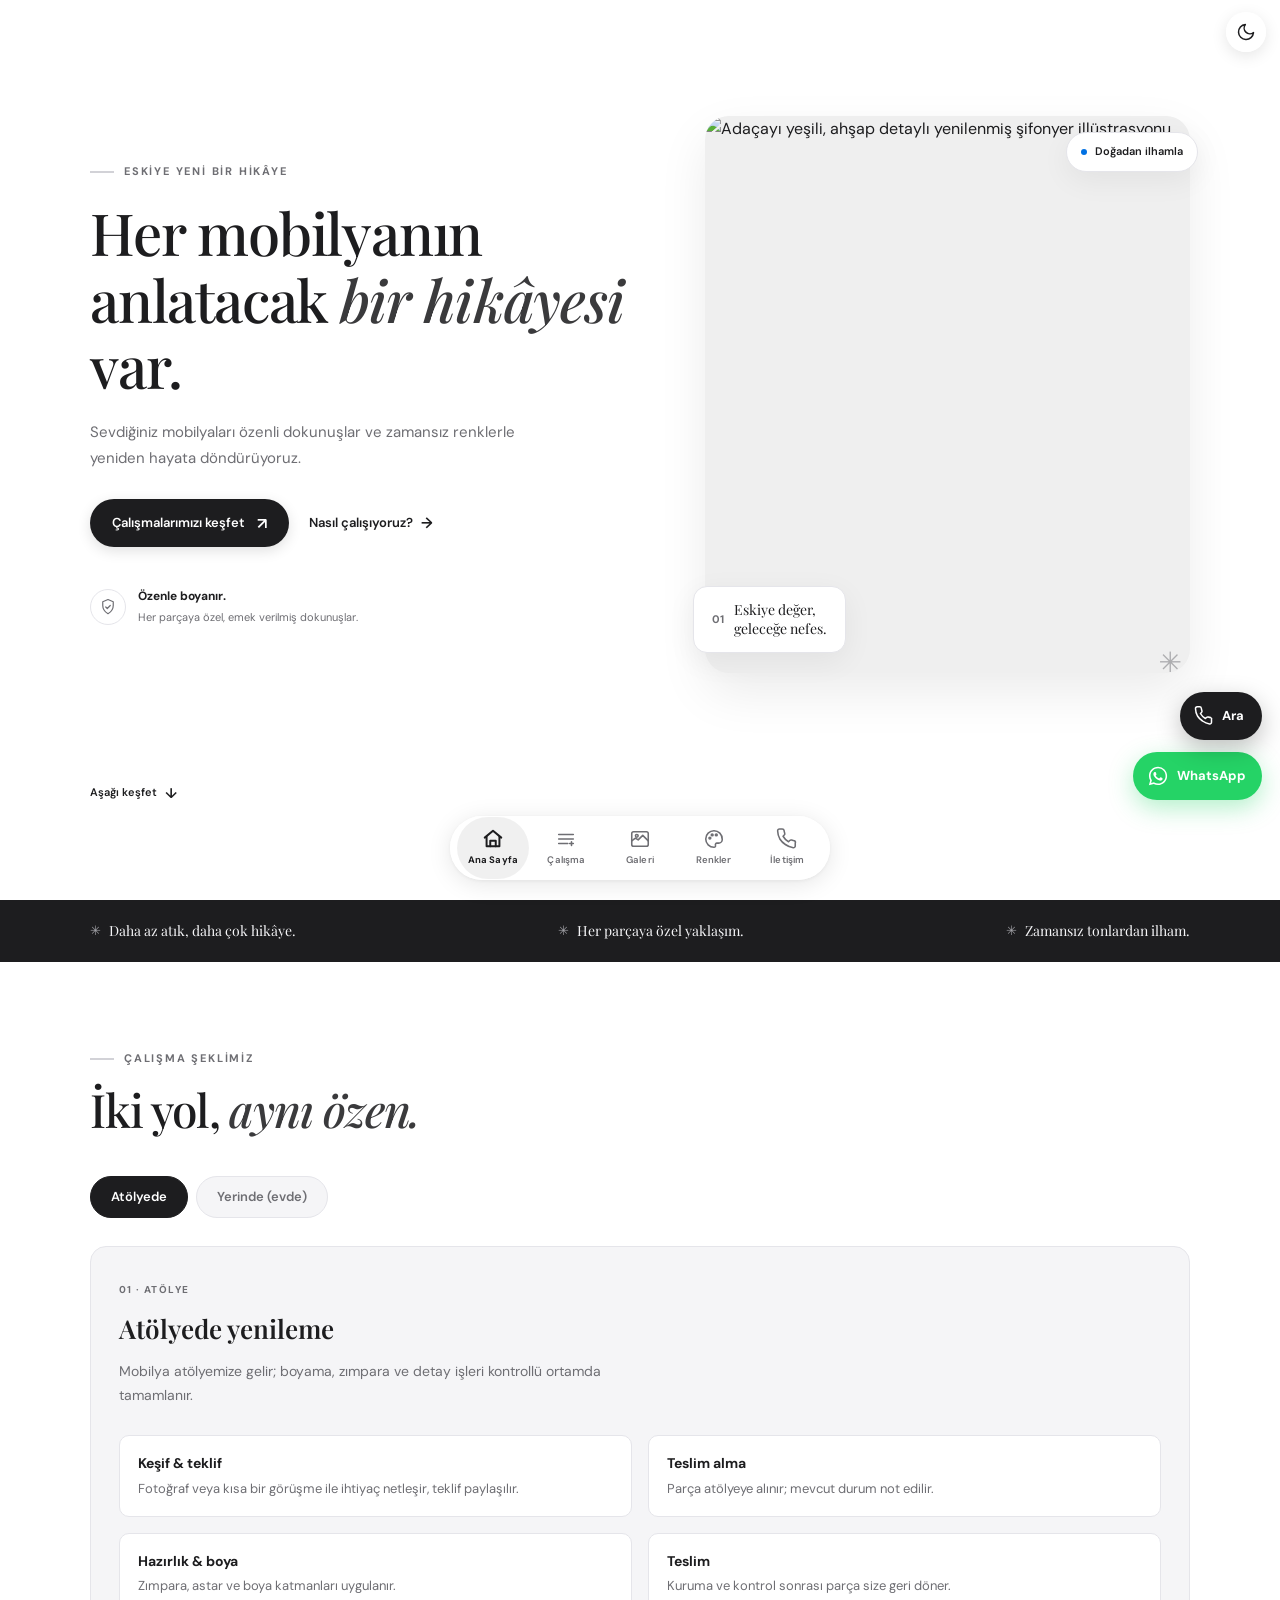
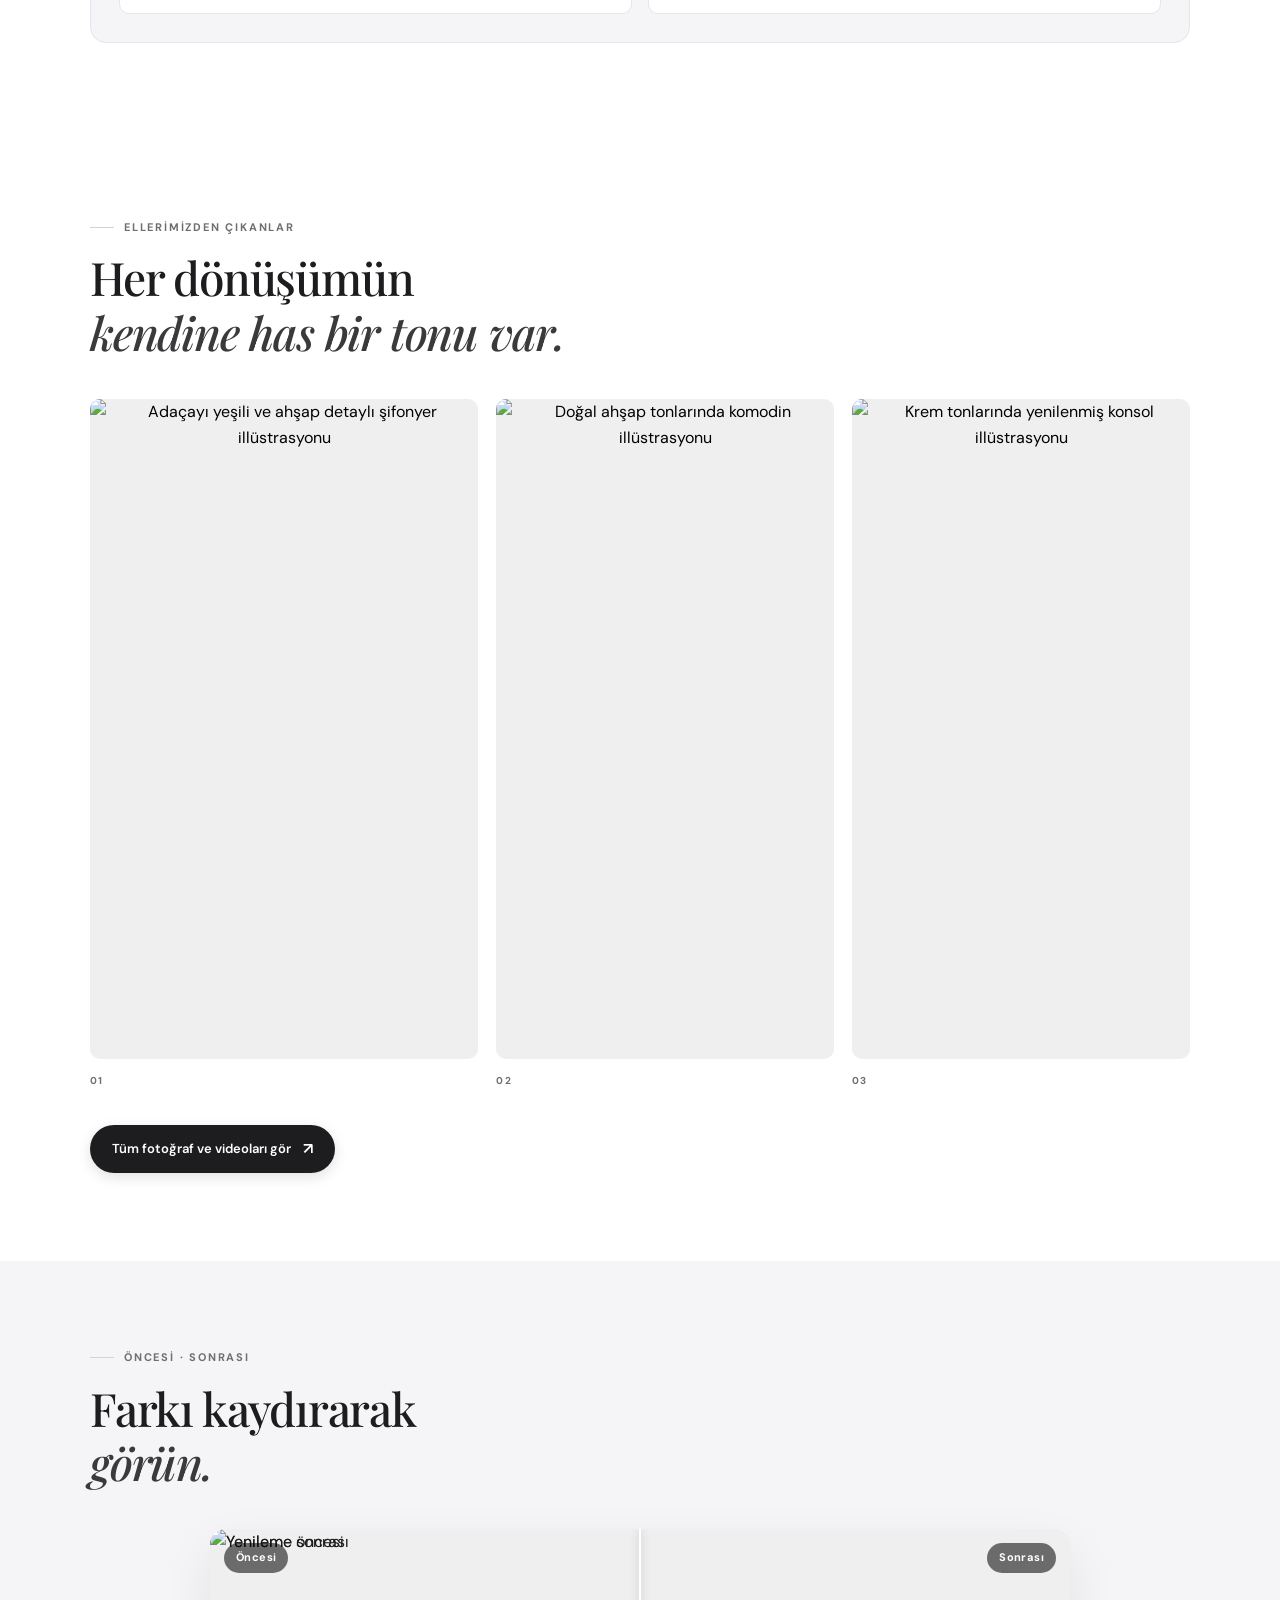
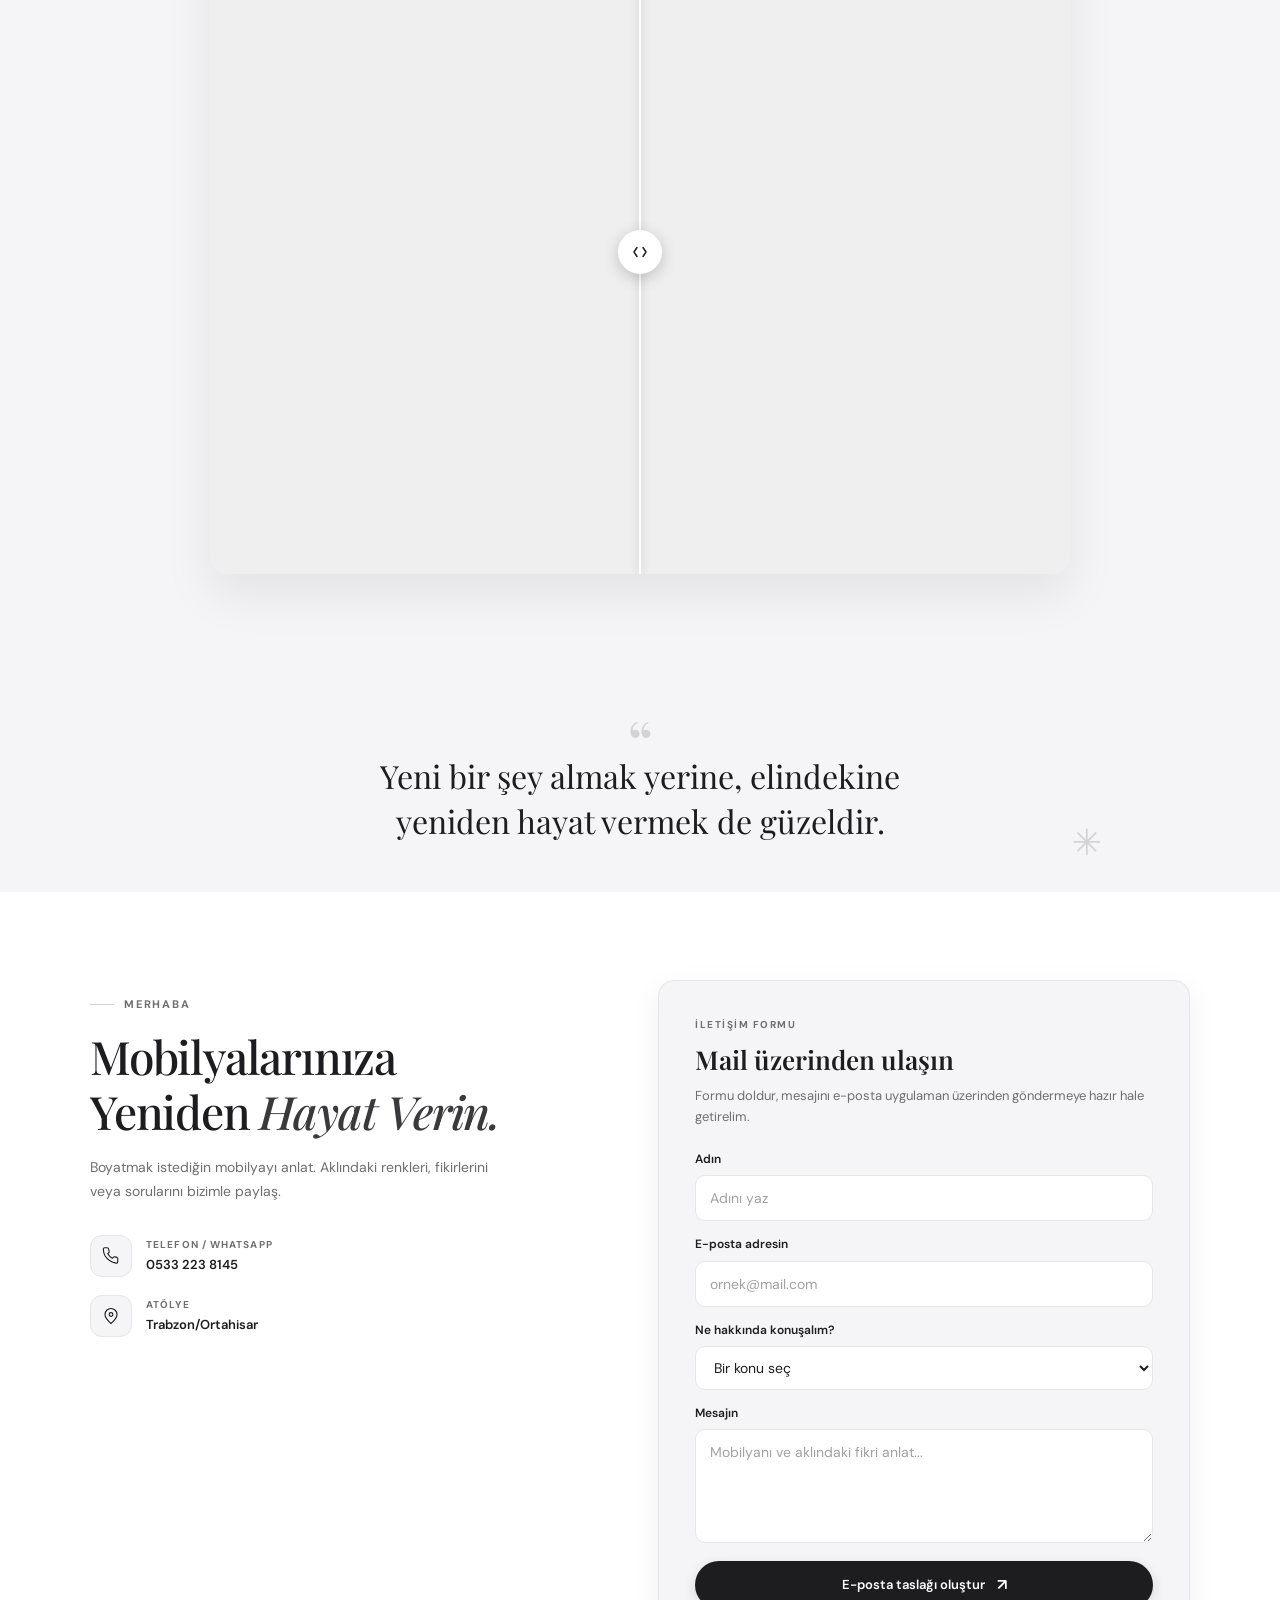
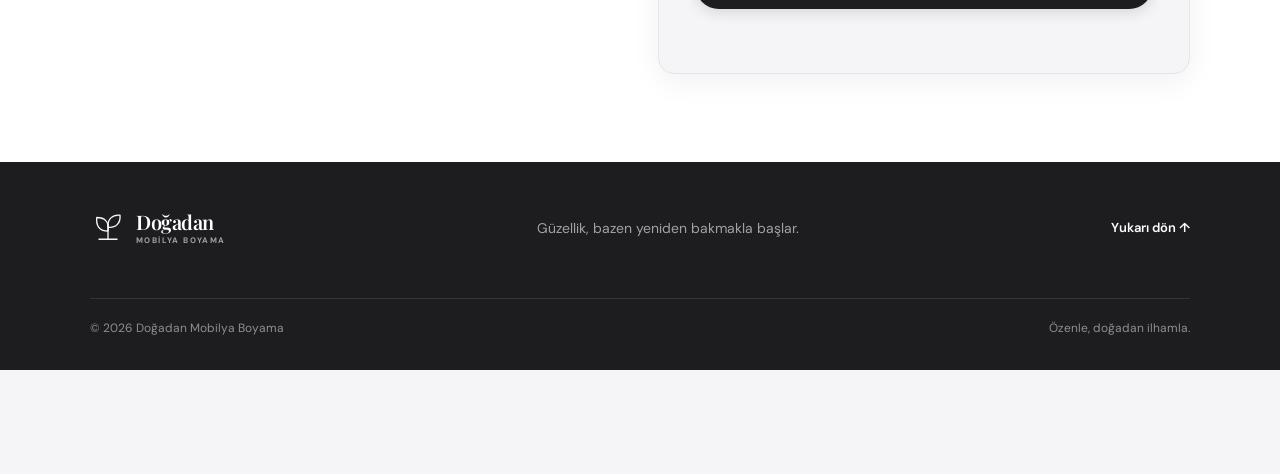
==== index.html @ f1137f94 "Add files via upload" ====
<!doctype html>
<html lang="tr">
<head>
  <meta charset="utf-8">
  <meta name="viewport" content="width=device-width, initial-scale=1, viewport-fit=cover">
  <meta name="theme-color" content="#1d1d1f">
  <script>try{if(localStorage.getItem("theme")==="dark")document.documentElement.dataset.theme="dark"}catch(e){}</script>
  <meta name="description" content="Mobilyalarınıza yeni bir hayat veriyoruz. Özenli mobilya boyama, yenileme ve renk dönüşümü çalışmaları.">
  <title>Doğadan Mobilya Boyama</title>
  <!-- PWA -->
  <link rel="manifest" href="manifest.webmanifest">
  <link rel="icon" href="assets/icons/icon.svg" type="image/svg+xml">
  <link rel="apple-touch-icon" href="assets/icons/icon-180.png">
  <meta name="apple-mobile-web-app-capable" content="yes">
  <meta name="mobile-web-app-capable" content="yes">
  <meta name="apple-mobile-web-app-title" content="Doğadan">
  <meta name="apple-mobile-web-app-status-bar-style" content="default">
  <link rel="preconnect" href="https://fonts.googleapis.com">
  <link rel="preconnect" href="https://fonts.gstatic.com" crossorigin>
  <link href="https://fonts.googleapis.com/css2?family=DM+Sans:wght@400;500;600;700&family=Playfair+Display:wght@500;600;700&display=swap" rel="stylesheet">
  <link rel="stylesheet" href="style.css">
  <link rel="stylesheet" href="pwa-renkler.css">
  <script src="main.js" defer></script>
</head>
<body>
  <a class="skip-link" href="#ana-sayfa">İçeriğe geç</a>
  <button class="theme-toggle" id="theme-toggle" type="button" aria-label="Koyu moda geç" aria-pressed="false">
    <svg class="icon-moon" viewBox="0 0 24 24" aria-hidden="true"><path d="M21 12.8A9 9 0 1 1 11.2 3a7 7 0 0 0 9.8 9.8Z"/></svg>
    <svg class="icon-sun" viewBox="0 0 24 24" aria-hidden="true"><circle cx="12" cy="12" r="4"/><path d="M12 2v2M12 20v2M4.9 4.9l1.4 1.4M17.7 17.7l1.4 1.4M2 12h2M20 12h2M4.9 19.1l1.4-1.4M17.7 6.3l1.4-1.4"/></svg>
  </button>

  <main>
    <section class="hero section" id="ana-sayfa">
      <div class="hero-grain" aria-hidden="true"></div>
      <div class="container hero-grid">
        <div class="hero-copy">
          <p class="eyebrow"><span class="eyebrow-line"></span> ESKİYE YENİ BİR HİKÂYE</p>
          <h1>Her mobilyanın<br>anlatacak <em>bir hikâyesi</em> var.</h1>
          <p class="hero-description">Sevdiğiniz mobilyaları özenli dokunuşlar ve zamansız renklerle yeniden hayata döndürüyoruz.</p>
          <div class="hero-actions">
            <a class="button button-primary" href="#galeri">Çalışmalarımızı keşfet <span aria-hidden="true">↗</span></a>
            <a class="text-link" href="#calisma-sekli">Nasıl çalışıyoruz? <span aria-hidden="true">→</span></a>
          </div>
          <div class="hero-note">
            <span class="note-icon" aria-hidden="true">
              <svg viewBox="0 0 24 24"><path d="M12 21s7-4.2 7-11V5l-7-3-7 3v5c0 6.8 7 11 7 11Z"/><path d="m9 12 2 2 4-4"/></svg>
            </span>
            <span><strong>Özenle boyanır.</strong><small>Her parçaya özel, emek verilmiş dokunuşlar.</small></span>
          </div>
        </div>

        <div class="hero-art" aria-label="Yenilenmiş ahşap şifonyer görsel alanı">
          <div class="hero-photo-frame">
            <img src="assets/hero-mobilya.jpg" alt="Adaçayı yeşili, ahşap detaylı yenilenmiş şifonyer illüstrasyonu" width="640" height="736" decoding="async" fetchpriority="high">
          </div>
          <div class="floating-label label-top"><span class="label-dot"></span> Doğadan ilhamla</div>
          <div class="floating-label label-bottom"><span class="label-number">01</span><span>Eskiye değer,<br>geleceğe nefes.</span></div>
          <span class="hero-scribble" aria-hidden="true">✳</span>
        </div>
      </div>
      <div class="hero-bottom container">
        <a href="#calisma-sekli" id="scroll-hint" aria-label="Çalışma şekline kaydır">Aşağı keşfet <span aria-hidden="true">↓</span></a>
      </div>
    </section>

    <section class="intro-strip" aria-label="Atölye yaklaşımı">
      <div class="container intro-strip-inner">
        <p><span>✳</span> Daha az atık, daha çok hikâye.</p>
        <p><span>✳</span> Her parçaya özel yaklaşım.</p>
        <p><span>✳</span> Zamansız tonlardan ilham.</p>
      </div>
    </section>

    <!-- Çalışma şeklimiz — 2 model (metinleri siz düzenleyin) -->
    <section class="section process-section" id="calisma-sekli">
      <div class="container">
        <div class="section-heading">
          <div>
            <p class="eyebrow"><span class="eyebrow-line"></span> ÇALIŞMA ŞEKLİMİZ</p>
            <h2>İki yol, <em>aynı özen.</em></h2>
          </div>
        </div>

        <div class="process-tabs" role="tablist" aria-label="Çalışma modelleri">
          <button class="process-tab is-active" type="button" role="tab" aria-selected="true" data-process="atolye">Atölyede</button>
          <button class="process-tab" type="button" role="tab" aria-selected="false" data-process="yerinde">Yerinde (evde)</button>
        </div>

        <div class="process-panels">
          <article class="process-panel is-active" id="panel-atolye" data-process="atolye" role="tabpanel">
            <div class="process-panel-head">
              <span class="process-badge">01 · ATÖLYE</span>
              <h3>Atölyede yenileme</h3>
              <p class="process-lead"><!-- DÜZENLEYİN --> Mobilya atölyemize gelir; boyama, zımpara ve detay işleri kontrollü ortamda tamamlanır.</p>
            </div>
            <ol class="process-steps">
              <li>
                <strong>Keşif &amp; teklif</strong>
                <span><!-- DÜZENLEYİN --> Fotoğraf veya kısa bir görüşme ile ihtiyaç netleşir, teklif paylaşılır.</span>
              </li>
              <li>
                <strong>Teslim alma</strong>
                <span><!-- DÜZENLEYİN --> Parça atölyeye alınır; mevcut durum not edilir.</span>
              </li>
              <li>
                <strong>Hazırlık &amp; boya</strong>
                <span><!-- DÜZENLEYİN --> Zımpara, astar ve boya katmanları uygulanır.</span>
              </li>
              <li>
                <strong>Teslim</strong>
                <span><!-- DÜZENLEYİN --> Kuruma ve kontrol sonrası parça size geri döner.</span>
              </li>
            </ol>
          </article>

          <article class="process-panel" id="panel-yerinde" data-process="yerinde" role="tabpanel" hidden>
            <div class="process-panel-head">
              <span class="process-badge">02 · YERİNDE</span>
              <h3>Evde / yerinde boyama</h3>
              <p class="process-lead"><!-- DÜZENLEYİN --> Kapı kasası, sabit mobilya veya taşınması zor parçalar için yerinde uygulama.</p>
            </div>
            <ol class="process-steps">
              <li>
                <strong>Yerinde keşif</strong>
                <span><!-- DÜZENLEYİN --> Adreste yüzey ve alan incelenir; uygun yöntem belirlenir.</span>
              </li>
              <li>
                <strong>Koruma &amp; hazırlık</strong>
                <span><!-- DÜZENLEYİN --> Çevre korunur; yüzey temizlenir ve hazırlanır.</span>
              </li>
              <li>
                <strong>Uygulama</strong>
                <span><!-- DÜZENLEYİN --> Boya ve rötuş adreste tamamlanır.</span>
              </li>
              <li>
                <strong>Kontrol</strong>
                <span><!-- DÜZENLEYİN --> Sonuç birlikte kontrol edilir; kullanım notları paylaşılır.</span>
              </li>
            </ol>
          </article>
        </div>
      </div>
    </section>

    <section class="section gallery-section" id="galeri">
      <div class="container">
        <div class="section-heading gallery-heading">
          <div>
            <p class="eyebrow"><span class="eyebrow-line"></span> ELLERİMİZDEN ÇIKANLAR</p>
            <h2>Her dönüşümün<br><em>kendine has bir tonu var.</em></h2>
          </div>
        </div>

        <div class="gallery-grid" id="gallery-grid" aria-label="Mobilya çalışmalarımız">
          <article class="gallery-card gallery-card-large">
            <button class="gallery-open" type="button" data-type="image" data-image="assets/galeri-01.jpg" data-title="Adaçayı dokunuşu" aria-label="Adaçayı dokunuşu görselini büyüt">
              <img src="assets/galeri-01.jpg" alt="Adaçayı yeşili ve ahşap detaylı şifonyer illüstrasyonu" width="600" height="660" loading="lazy" decoding="async">
              <span class="gallery-zoom" aria-hidden="true">↗</span>
            </button>
            <div class="gallery-caption"><div><span class="gallery-count">01</span></div>
          </article>
          <article class="gallery-card">
            <button class="gallery-open" type="button" data-type="image" data-image="assets/galeri-02.jpg" data-title="Doğal ahşabın sıcaklığı" aria-label="Doğal ahşabın sıcaklığı görselini büyüt">
              <img src="assets/galeri-02.jpg" alt="Doğal ahşap tonlarında komodin illüstrasyonu" width="600" height="660" loading="lazy" decoding="async">
              <span class="gallery-zoom" aria-hidden="true">↗</span>
            </button>
            <div class="gallery-caption"><div><span class="gallery-count">02</span></div>
          </article>
          <article class="gallery-card">
            <button class="gallery-open" type="button" data-type="image" data-image="assets/galeri-03.jpg" data-title="Krem bir yenilik" aria-label="Krem bir yenilik görselini büyüt">
              <img src="assets/galeri-03.jpg" alt="Krem tonlarında yenilenmiş konsol illüstrasyonu" width="600" height="660" loading="lazy" decoding="async">
              <span class="gallery-zoom" aria-hidden="true">↗</span>
            </button>
            <div class="gallery-caption"><div><span class="gallery-count">03</span></div>
          </article>
        </div>
        <div class="gallery-footer-actions">
          <a href="gallery.html" class="button button-primary">Tüm fotoğraf ve videoları gör <span aria-hidden="true">↗</span></a>        </div>
      </div>
    </section>

    <!-- Öncesi / sonrası — yalnızca 1 adet (fotoğrafları assets ile değiştirin) -->
    <section class="section compare-section" id="oncesi-sonrasi">
      <div class="container">
        <div class="section-heading">
          <div>
            <p class="eyebrow"><span class="eyebrow-line"></span> ÖNCESİ · SONRASI</p>
            <h2>Farkı kaydırarak<br><em>görün.</em></h2>
          </div>        
        </div>

        <div class="ba-compare" id="ba-compare" style="--pos: 50%">
          <div class="ba-after">
            <!-- SONRASI fotoğrafı -->
            <img src="assets/galeri-01.svg" alt="Yenileme sonrası" width="960" height="720" loading="lazy" decoding="async">
            <span class="ba-label ba-label-after">Sonrası</span>
          </div>
          <div class="ba-before">
            <!-- ÖNCESİ fotoğrafı -->
            <img src="assets/galeri-02.svg" alt="Yenileme öncesi" width="960" height="720" loading="lazy" decoding="async">
            <span class="ba-label ba-label-before">Öncesi</span>
          </div>
          <div class="ba-handle" aria-hidden="true">
            <span class="ba-handle-line"></span>
            <span class="ba-handle-knob">
              <svg viewBox="0 0 24 24" width="18" height="18"><path d="M8 6 4 12l4 6M16 6l4 6-4 6" fill="none" stroke="currentColor" stroke-width="2" stroke-linecap="round" stroke-linejoin="round"/></svg>
            </span>
          </div>
          <input class="ba-range" type="range" min="0" max="100" value="50" aria-label="Öncesi ve sonrası karşılaştırma kaydırıcısı">
        </div>
      </div>
    </section>

    <section class="quote-section">
      <div class="container quote-inner">
        <span class="quote-mark" aria-hidden="true">“</span>
        <p>Yeni bir şey almak yerine, elindekine yeniden hayat vermek de güzeldir.</p>
        <span class="quote-leaf" aria-hidden="true">✳</span>
      </div>
    </section>

    <section class="section contact-section" id="iletisim">
      <div class="container contact-grid">
        <div class="contact-copy">
          <p class="eyebrow"><span class="eyebrow-line"></span> MERHABA</p>
          <h2>Mobilyalarınıza<br>Yeniden <em>Hayat Verin.</em></h2>
          <p>Boyatmak istediğin mobilyayı anlat. Aklındaki renkleri, fikirlerini veya sorularını bizimle paylaş.</p>
          <div class="contact-details">
            <div class="contact-detail">
              <span class="detail-icon" aria-hidden="true"><svg viewBox="0 0 24 24"><path d="M21 16.5v3a2 2 0 0 1-2.2 2A19.8 19.8 0 0 1 10.2 18a19.4 19.4 0 0 1-6-6A19.8 19.8 0 0 1 1.8 3.2 2 2 0 0 1 3.8 1h3a2 2 0 0 1 2 1.7c.1 1 .4 2 .7 2.9a2 2 0 0 1-.5 2.1L7.7 9a16 16 0 0 0 6 6l1.3-1.3a2 2 0 0 1 2.1-.5c.9.3 1.9.6 2.9.7a2 2 0 0 1 1 2.6Z"/></svg></span>
              <span><small>TELEFON / WHATSAPP</small><strong data-contact-phone>0533 223 8145</strong></span>
            </div>
            <div class="contact-detail">
              <span class="detail-icon" aria-hidden="true"><svg viewBox="0 0 24 24"><path d="M20 10c0 5-8 12-8 12S4 15 4 10a8 8 0 1 1 16 0Z"/><circle cx="12" cy="10" r="2.5"/></svg></span>
              <span><small>ATÖLYE</small><strong data-contact-location>Trabzon/Ortahisar</strong></span>
            </div>
          </div>
        </div>

        <form class="contact-form" id="contact-form">
          <p class="form-kicker">İLETİŞİM FORMU</p>
          <h3>Mail üzerinden ulaşın</h3>
          <p class="form-description">Formu doldur, mesajını e-posta uygulaman üzerinden göndermeye hazır hale getirelim.</p>
          <div class="form-row">
            <label for="name">Adın</label>
            <input id="name" name="name" type="text" placeholder="Adını yaz" autocomplete="name" required>
          </div>
          <div class="form-row">
            <label for="email">E-posta adresin</label>
            <input id="email" name="email" type="email" placeholder="ornek@mail.com" autocomplete="email" required>
          </div>
          <div class="form-row">
            <label for="subject">Ne hakkında konuşalım?</label>
            <select id="subject" name="subject" required>
              <option value="" selected disabled>Bir konu seç</option>
              <option>Mobilya boyama</option>
              <option>Renk ve stil danışmanlığı</option>
              <option>Diğer</option>
            </select>
          </div>
          <div class="form-row">
            <label for="message">Mesajın</label>
            <textarea id="message" name="message" rows="4" placeholder="Mobilyanı ve aklındaki fikri anlat..." required></textarea>
          </div>
          <button class="button button-primary form-submit" type="submit">E-posta taslağı oluştur <span aria-hidden="true">↗</span></button>
          <p class="form-status" id="form-status" role="status" aria-live="polite"></p>
        </form>
      </div>
    </section>
  </main>

  <footer class="site-footer">
    <div class="container footer-main">
      <a class="brand footer-brand" href="#ana-sayfa">
        <span class="brand-mark" aria-hidden="true"><svg viewBox="0 0 48 48"><path d="M24 39V19"/><path d="M24 28C11 28 8 19 9 10c10 0 17 5 15 18Z"/><path d="M24 23C23 12 30 6 40 7c1 10-5 17-16 16Z"/><path d="M12 39h24"/></svg></span>
        <span class="brand-copy"><strong>Doğadan</strong><small>MOBİLYA BOYAMA</small></span>
      </a>
      <p>Güzellik, bazen yeniden bakmakla başlar.</p>
      <a class="back-top" href="#ana-sayfa">Yukarı dön ↑</a>
    </div>
    <div class="container footer-install">
      <button type="button" class="install-btn" id="install-btn" hidden>
        <svg viewBox="0 0 24 24" aria-hidden="true"><path d="M12 3v12"/><path d="m7 10 5 5 5-5"/><path d="M5 21h14"/></svg>
        Uygulamayı yükle
      </button>
      <p class="install-ios" id="install-ios" hidden>iPhone: Safari’de <strong>Paylaş</strong> simgesine, ardından <strong>Ana Ekrana Ekle</strong>’ye dokunun.</p>
    </div>
    <div class="container footer-bottom"><span>© <span id="current-year"></span> Doğadan Mobilya Boyama</span><span>Özenle, doğadan ilhamla.</span></div>
  </footer>

  <!-- WhatsApp hızlı iletişim — numarayı main.js içinde güncelleyin -->
  <a class="whatsapp-fab" id="whatsapp-fab" href="#" target="_blank" rel="noopener noreferrer" aria-label="WhatsApp ile yazın">
    <svg viewBox="0 0 24 24" aria-hidden="true"><path fill="currentColor" d="M12.04 2c-5.46 0-9.91 4.45-9.91 9.91 0 1.75.46 3.45 1.32 4.95L2.05 22l5.25-1.38c1.45.79 3.08 1.21 4.74 1.21 5.46 0 9.91-4.45 9.91-9.91 0-2.65-1.03-5.14-2.9-7.01A9.82 9.82 0 0 0 12.04 2zm0 1.67c4.52 0 8.24 3.72 8.24 8.24 0 4.52-3.72 8.24-8.24 8.24-1.46 0-2.88-.38-4.12-1.1l-.3-.17-3.12.82.83-3.04-.2-.32a8.2 8.2 0 0 1-1.26-4.43c0-4.52 3.72-8.24 8.17-8.24zm4.52 10.6c-.25-.12-1.47-.72-1.7-.8-.23-.09-.39-.12-.56.12-.17.23-.64.8-.79.96-.15.17-.29.19-.54.06-.25-.12-1.05-.39-2-1.23-.74-.66-1.23-1.47-1.38-1.72-.14-.25-.02-.38.11-.51.11-.11.25-.29.37-.43.12-.15.17-.25.25-.41.09-.17.04-.31-.02-.43-.06-.12-.56-1.34-.76-1.84-.2-.48-.4-.42-.56-.43h-.48c-.17 0-.43.06-.66.31-.23.25-.87.85-.87 2.07 0 1.22.89 2.4 1.01 2.56.12.17 1.75 2.67 4.23 3.74 2.49 1.08 2.49.72 2.94.67.45-.05 1.47-.6 1.67-1.18.21-.58.21-1.07.15-1.18-.07-.1-.23-.17-.48-.29z"/></svg>
    <span>WhatsApp</span>
  </a>

  <!-- Hızlı arama — numarayı main.js içinde güncelleyin -->
  <a class="call-fab" id="call-fab" href="#" aria-label="Hemen ara">
    <svg viewBox="0 0 24 24" aria-hidden="true"><path d="M21 16.5v3a2 2 0 0 1-2.2 2A19.8 19.8 0 0 1 10.2 18a19.4 19.4 0 0 1-6-6A19.8 19.8 0 0 1 1.8 3.2 2 2 0 0 1 3.8 1h3a2 2 0 0 1 2 1.7c.1 1 .4 2 .7 2.9a2 2 0 0 1-.5 2.1L7.7 9a16 16 0 0 0 6 6l1.3-1.3a2 2 0 0 1 2.1-.5c.9.3 1.9.6 2.9.7a2 2 0 0 1 1 2.6Z"/></svg>
    <span>Ara</span>
  </a>

  <!-- Alt navbar — yüzen mobil stil -->
  <header class="site-header" id="ust">
    <nav class="navbar" aria-label="Ana gezinme">
      <div class="nav-links" id="nav-links">
        <a class="nav-link active" href="#ana-sayfa" data-section="ana-sayfa">
          <svg viewBox="0 0 24 24" aria-hidden="true"><path d="M3 10.5 12 3l9 7.5"/><path d="M5 9.5V20h14V9.5"/><path d="M9 20v-6h6v6"/></svg>
          Ana Sayfa
        </a>
        <a class="nav-link" href="#calisma-sekli" data-section="calisma-sekli">
          <svg viewBox="0 0 24 24" aria-hidden="true"><path d="M4 7h16M4 12h16M4 17h10"/><path d="M18 15v4M16 17h4"/></svg>
          Çalışma
        </a>
        <a class="nav-link" href="gallery.html">
          <svg viewBox="0 0 24 24" aria-hidden="true"><rect x="3" y="4" width="18" height="16" rx="2"/><path d="m3 14 4-3 3 2 5-5 6 6"/><circle cx="8.5" cy="8.5" r="1.5"/></svg>
          Galeri
        </a>
        <a class="nav-link" href="renkler.html">
          <svg viewBox="0 0 24 24" aria-hidden="true"><path d="M12 3a9 9 0 1 0 0 18c1.4 0 2-1 1.6-2.1-.4-1.2.3-2.4 1.6-2.4H17a4 4 0 0 0 4-4C21 6.7 17 3 12 3Z"/><circle cx="7.5" cy="11" r="1"/><circle cx="10" cy="7.5" r="1"/><circle cx="14.5" cy="7.5" r="1"/></svg>
          Renkler
        </a>
        <a class="nav-link" href="#iletisim" data-section="iletisim">
          <svg viewBox="0 0 24 24" aria-hidden="true"><path d="M21 16.5v3a2 2 0 0 1-2.2 2A19.8 19.8 0 0 1 10.2 18a19.4 19.4 0 0 1-6-6A19.8 19.8 0 0 1 1.8 3.2 2 2 0 0 1 3.8 1h3a2 2 0 0 1 2 1.7c.1 1 .4 2 .7 2.9a2 2 0 0 1-.5 2.1L7.7 9a16 16 0 0 0 6 6l1.3-1.3a2 2 0 0 1 2.1-.5c.9.3 1.9.6 2.9.7a2 2 0 0 1 1 2.6Z"/></svg>
          İletişim
        </a>
      </div>
    </nav>
  </header>

  <div class="lightbox" id="lightbox" aria-hidden="true" role="dialog" aria-modal="true" aria-label="Galeri görseli">
    <button class="lightbox-backdrop" type="button" aria-label="Görseli kapat"></button>
    <button class="lightbox-close" type="button" aria-label="Kapat">×</button>
    <button class="lightbox-share" id="lightbox-share" type="button" aria-label="Paylaş">
      <svg viewBox="0 0 24 24" aria-hidden="true"><path d="M12 15V3"/><path d="m7 8 5-5 5 5"/><path d="M5 12v7a2 2 0 0 0 2 2h10a2 2 0 0 0 2-2v-7"/></svg>
      <span>Paylaş</span>
    </button>
    <div class="lightbox-toast" id="lightbox-toast" role="status" aria-live="polite"></div>

    <div class="lightbox-stage">
      <div class="lightbox-media">
        <img src="" alt="" id="lightbox-image" hidden>
        <video id="lightbox-video" controls playsinline hidden></video>
      </div>
    </div>

    <div class="lightbox-bar">
      <button class="lightbox-prev" type="button" aria-label="Önceki">‹</button>
      <button class="lightbox-zoom-out" type="button" aria-label="Küçült">−</button>
      <button class="lightbox-zoom-reset" type="button" aria-label="Sıfırla">1:1</button>
      <button class="lightbox-zoom-in" type="button" aria-label="Büyüt">+</button>
      <button class="lightbox-next" type="button" aria-label="Sonraki">›</button>
    </div>

    <div class="lightbox-meta">
      <p id="lightbox-caption"></p>
      <span id="lightbox-counter"></span>
    </div>
  </div>
</body>
</html>
---- style.css ----
/* Doğadan Atölye — modern beyaz / gri, alt navbar (mobil app stili) */
:root {
  --bg: #f5f5f7;
  --surface: #ffffff;
  --surface-2: #efefef;
  --ink: #1d1d1f;
  --muted: #6e6e73;
  --line: #e5e5ea;
  --line-strong: #d2d2d7;
  --accent: #1d1d1f;
  --accent-soft: #3a3a3c;
  --highlight: #0071e3;
  --radius: 16px;
  --radius-sm: 10px;
  --shadow: 0 8px 30px rgba(0, 0, 0, .06);
  --shadow-lg: 0 20px 50px rgba(0, 0, 0, .08);
  --serif: "Playfair Display", Georgia, serif;
  --sans: "DM Sans", system-ui, -apple-system, sans-serif;
  --nav-h: 64px;
  --nav-float: 20px;
}

* { box-sizing: border-box; }
html { scroll-behavior: smooth; scroll-padding-bottom: calc(var(--nav-h) + var(--nav-float) * 2 + 16px); }
body {
  margin: 0;
  color: var(--ink);
  background: var(--bg);
  font-family: var(--sans);
  line-height: 1.6;
  -webkit-font-smoothing: antialiased;
  padding-bottom: calc(var(--nav-h) + var(--nav-float) * 2);
}
body.lightbox-open { overflow: hidden; }
img { display: block; max-width: 100%; }
a { color: inherit; text-decoration: none; }
button, input, textarea, select { font: inherit; }
button, a, input, textarea, select { -webkit-tap-highlight-color: transparent; }
button:focus-visible, a:focus-visible, input:focus-visible, textarea:focus-visible, select:focus-visible {
  outline: 2px solid var(--highlight);
  outline-offset: 3px;
}
.container { width: min(1100px, calc(100% - 40px)); margin-inline: auto; }
.section { padding: 88px 0; }
.skip-link {
  position: fixed; z-index: 9999; left: 12px; top: 12px;
  padding: 10px 16px; background: white; border-radius: 8px;
  transform: translateY(-150%);
}
.skip-link:focus { transform: translateY(0); }

/* ─── Floating bottom navbar (iPhone tarzı) ─── */
.site-header {
  position: fixed;
  z-index: 1000;
  left: 50%;
  bottom: max(var(--nav-float), env(safe-area-inset-bottom, 0px));
  transform: translateX(-50%);
  width: min(380px, calc(100% - 28px));
  height: var(--nav-h);
  background: rgba(255, 255, 255, .78);
  border: 1px solid rgba(255, 255, 255, .55);
  border-radius: 980px;
  box-shadow:
    0 4px 24px rgba(0, 0, 0, .10),
    0 1px 4px rgba(0, 0, 0, .06),
    inset 0 1px 0 rgba(255, 255, 255, .8);
  backdrop-filter: blur(24px) saturate(180%);
  -webkit-backdrop-filter: blur(24px) saturate(180%);
}
.navbar {
  height: 100%;
  display: flex;
  align-items: stretch;
  justify-content: space-around;
  padding: 0 6px;
}
.brand { display: none; }
.menu-toggle { display: none; }
.nav-links {
  display: flex;
  width: 100%;
  align-items: stretch;
  justify-content: space-around;
  gap: 2px;
}
.nav-link {
  flex: 1;
  display: flex;
  flex-direction: column;
  align-items: center;
  justify-content: center;
  gap: 3px;
  padding: 6px 4px;
  color: var(--muted);
  font-size: 9.5px;
  font-weight: 600;
  letter-spacing: .15px;
  transition: color .2s ease, background .2s ease, transform .15s ease;
  border-radius: 980px;
}
.nav-link svg {
  width: 22px;
  height: 22px;
  fill: none;
  stroke: currentColor;
  stroke-width: 1.7;
  stroke-linecap: round;
  stroke-linejoin: round;
  transition: stroke-width .15s;
}
.nav-link:hover {
  color: var(--ink);
}
.nav-link.active {
  color: var(--ink);
  font-weight: 700;
  background: rgba(0, 0, 0, .06);
}
.nav-link.active svg {
  stroke-width: 2.15;
}
.nav-cta { display: none; }

/* ─── Hero (tam ekran ana sayfa deneyimi) ─── */
.hero {
  position: relative;
  overflow: hidden;
  min-height: 100svh;
  display: flex;
  flex-direction: column;
  justify-content: center;
  padding: 48px 0 96px;
  background: var(--surface);
}
.hero-grain { display: none; }
.hero::before,
.hero::after { display: none; }
.hero-grid {
  position: relative;
  z-index: 1;
  display: grid;
  grid-template-columns: 1fr .9fr;
  align-items: center;
  gap: clamp(32px, 6vw, 80px);
  flex: 1;
}
.hero-copy { padding: 12px 0 20px; }
.eyebrow {
  display: flex;
  align-items: center;
  gap: 10px;
  margin: 0 0 18px;
  color: var(--muted);
  font-size: 11px;
  font-weight: 700;
  letter-spacing: 1.8px;
  text-transform: uppercase;
}
.eyebrow-line {
  width: 24px;
  height: 1.5px;
  background: var(--line-strong);
}
h1, h2, h3, p { margin-top: 0; }
h1, h2 {
  font-family: var(--serif);
  font-weight: 500;
  letter-spacing: -1.2px;
}
h1 {
  margin-bottom: 20px;
  color: var(--ink);
  font-size: clamp(36px, 5vw, 58px);
  line-height: 1.15;
}
h1 em, h2 em {
  color: var(--accent-soft);
  font-style: italic;
  font-weight: 500;
}
.hero-description {
  max-width: 440px;
  margin-bottom: 28px;
  color: var(--muted);
  font-size: 15px;
  line-height: 1.75;
}
.hero-actions {
  display: flex;
  align-items: center;
  flex-wrap: wrap;
  gap: 20px;
}
.button {
  min-height: 48px;
  padding: 0 22px;
  display: inline-flex;
  justify-content: center;
  align-items: center;
  gap: 12px;
  border: 0;
  border-radius: 980px;
  cursor: pointer;
  font-size: 13px;
  font-weight: 600;
  transition: transform .2s ease, background .2s ease, box-shadow .2s ease;
}
.button-primary {
  color: #fff;
  background: var(--accent);
  box-shadow: 0 4px 14px rgba(0, 0, 0, .12);
}
.button-primary:hover {
  background: var(--accent-soft);
  transform: translateY(-1px);
  box-shadow: 0 8px 20px rgba(0, 0, 0, .14);
}
.button span { font-size: 16px; }
.text-link {
  display: inline-flex;
  align-items: center;
  gap: 8px;
  color: var(--ink);
  font-size: 13px;
  font-weight: 600;
}
.text-link span {
  font-size: 15px;
  transition: transform .2s ease;
}
.text-link:hover span { transform: translateX(3px); }
.hero-note {
  display: flex;
  align-items: center;
  gap: 12px;
  margin-top: 40px;
}
.note-icon {
  width: 36px;
  height: 36px;
  display: grid;
  place-items: center;
  border: 1px solid var(--line);
  border-radius: 50%;
  color: var(--muted);
  background: var(--surface);
}
.note-icon svg {
  width: 18px;
  height: 18px;
  fill: none;
  stroke: currentColor;
  stroke-width: 1.6;
  stroke-linecap: round;
  stroke-linejoin: round;
}
.hero-note span:last-child {
  display: flex;
  flex-direction: column;
  gap: 2px;
}
.hero-note strong { color: var(--ink); font-size: 12px; }
.hero-note small { color: var(--muted); font-size: 11px; }
.hero-art {
  position: relative;
  min-width: 0;
  padding: 12px 0 20px;
}
.hero-photo-frame {
  position: relative;
  overflow: hidden;
  aspect-ratio: 4 / 4.6;
  border-radius: 24px;
  background: var(--surface-2);
  box-shadow: var(--shadow-lg);
}
.hero-photo-frame img {
  width: 100%;
  height: 100%;
  object-fit: cover;
}
.floating-label {
  position: absolute;
  z-index: 2;
  display: flex;
  align-items: center;
  background: var(--surface);
  box-shadow: var(--shadow);
  border: 1px solid var(--line);
}
.label-top {
  top: 28px;
  right: -8px;
  gap: 8px;
  padding: 10px 14px;
  border-radius: 980px;
  color: var(--ink);
  font-size: 11px;
  font-weight: 600;
}
.label-dot {
  width: 6px;
  height: 6px;
  border-radius: 50%;
  background: var(--highlight);
}
.label-bottom {
  left: -12px;
  bottom: 40px;
  gap: 10px;
  padding: 14px 18px;
  border-radius: 14px;
  color: var(--ink);
  font-family: var(--serif);
  font-size: 14px;
  line-height: 1.35;
}
.label-number {
  color: var(--muted);
  font-family: var(--sans);
  font-size: 11px;
  font-weight: 700;
}
.hero-scribble {
  position: absolute;
  right: 8px;
  bottom: 8px;
  color: var(--muted);
  font-size: 28px;
  opacity: .5;
}
.hero-bottom {
  display: flex;
  justify-content: space-between;
  align-items: center;
  margin-top: auto;
  padding-top: 32px;
  color: var(--muted);
  font-size: 10px;
  font-weight: 600;
  letter-spacing: 1.4px;
}
.hero-bottom a {
  display: inline-flex;
  gap: 8px;
  align-items: center;
  color: var(--ink);
  font-size: 11px;
  letter-spacing: 0;
}
.hero-bottom a span { font-size: 14px; }

/* ─── Intro strip (ana sayfa ile hizmetler arası ayırıcı) ─── */
.intro-strip {
  background: var(--ink);
  color: #f5f5f7;
  position: relative;
  z-index: 1;
}
.intro-strip-inner {
  display: flex;
  justify-content: space-between;
  align-items: center;
  gap: 16px;
  padding-block: 20px;
  flex-wrap: wrap;
}
.intro-strip p {
  margin: 0;
  display: flex;
  align-items: center;
  gap: 8px;
  font-family: var(--serif);
  font-size: 14px;
}
.intro-strip p span {
  color: #a1a1a6;
  font-family: var(--sans);
  font-size: 13px;
}

/* ─── Services ─── */
.services-section {
  background: var(--bg);
  scroll-margin-top: 16px;
}
.section-heading {
  display: flex;
  justify-content: space-between;
  align-items: end;
  gap: 32px;
  margin-bottom: 40px;
}
.section-heading .eyebrow { margin-bottom: 14px; }
h2 {
  margin-bottom: 0;
  color: var(--ink);
  font-size: clamp(30px, 4vw, 46px);
  line-height: 1.18;
}
.section-intro {
  max-width: 340px;
  margin-bottom: 4px;
  color: var(--muted);
  font-size: 14px;
  line-height: 1.7;
}
.service-grid {
  display: grid;
  grid-template-columns: repeat(3, 1fr);
  gap: 16px;
}
.service-card {
  min-height: 300px;
  padding: 28px 24px 22px;
  display: flex;
  flex-direction: column;
  align-items: flex-start;
  border: 1px solid var(--line);
  border-radius: var(--radius);
  background: var(--surface);
  transition: transform .25s ease, box-shadow .25s ease, border-color .25s ease;
}
.service-card:hover {
  transform: translateY(-4px);
  border-color: var(--line-strong);
  box-shadow: var(--shadow);
}
.service-card-featured {
  background: var(--surface-2);
  border-color: transparent;
}
.service-icon {
  width: 48px;
  height: 48px;
  display: grid;
  place-items: center;
  margin-bottom: 22px;
  border-radius: 14px;
  background: var(--bg);
  color: var(--ink);
  border: 1px solid var(--line);
}
.service-icon svg {
  width: 24px;
  height: 24px;
  fill: none;
  stroke: currentColor;
  stroke-width: 1.5;
  stroke-linecap: round;
  stroke-linejoin: round;
}
.service-index {
  margin-bottom: 8px;
  color: var(--muted);
  font-size: 10px;
  font-weight: 700;
  letter-spacing: 1.4px;
}
.service-card h3 {
  margin-bottom: 10px;
  color: var(--ink);
  font-family: var(--serif);
  font-size: 22px;
  font-weight: 600;
}
.service-card p {
  margin-bottom: 20px;
  color: var(--muted);
  font-size: 13px;
  line-height: 1.7;
}
.card-link {
  display: inline-flex;
  gap: 8px;
  align-items: center;
  margin-top: auto;
  color: var(--ink);
  font-size: 12px;
  font-weight: 600;
}
.card-link span {
  font-size: 15px;
  transition: transform .2s;
}
.card-link:hover span { transform: translateX(3px); }
.fine-print {
  margin: 18px 0 0;
  color: var(--muted);
  font-size: 11px;
}

/* ─── Gallery ─── */
.gallery-section { background: var(--surface); }
.gallery-heading { align-items: end; }
.gallery-heading .text-link { margin-bottom: 4px; }
.gallery-grid {
  display: grid;
  grid-template-columns: 1.15fr 1fr 1fr;
  gap: 18px;
  align-items: start;
}
.gallery-card { min-width: 0; }
.gallery-open {
  position: relative;
  display: block;
  width: 100%;
  padding: 0;
  overflow: hidden;
  border: 0;
  border-radius: var(--radius-sm);
  background: var(--surface-2);
  cursor: zoom-in;
}
.gallery-open img {
  width: 100%;
  aspect-ratio: 4 / 4.4;
  object-fit: cover;
  transition: transform .5s cubic-bezier(.2, .65, .3, 1);
}
.gallery-card-large .gallery-open img { aspect-ratio: 4 / 4.8; }
.gallery-open:hover img { transform: scale(1.04); }
.gallery-zoom {
  position: absolute;
  right: 12px;
  bottom: 12px;
  width: 36px;
  height: 36px;
  display: grid;
  place-items: center;
  border-radius: 50%;
  background: rgba(255, 255, 255, .95);
  color: var(--ink);
  font-size: 18px;
  opacity: 0;
  transform: translateY(4px);
  transition: opacity .2s, transform .2s;
  border: 1px solid var(--line);
}
.gallery-open:hover .gallery-zoom,
.gallery-open:focus-visible .gallery-zoom {
  opacity: 1;
  transform: translateY(0);
}
.gallery-caption {
  display: flex;
  justify-content: space-between;
  align-items: start;
  gap: 12px;
  padding-top: 14px;
}
.gallery-caption div > span {
  display: block;
  margin-bottom: 4px;
  color: var(--muted);
  font-size: 10px;
  font-weight: 700;
  letter-spacing: 1.2px;
}
.gallery-caption h3 {
  margin: 0;
  color: var(--ink);
  font-family: var(--serif);
  font-size: 17px;
  font-weight: 600;
}
.gallery-count {
  color: var(--muted);
  font-size: 11px;
}
.gallery-note {
  display: flex;
  align-items: start;
  gap: 8px;
  margin: 0;
  color: var(--muted);
  font-size: 12px;
  line-height: 1.6;
}
.gallery-note > span { color: var(--ink); }
.gallery-note code {
  padding: 1px 5px;
  border-radius: 4px;
  background: var(--bg);
  font-size: 11px;
}
.gallery-footer-actions {
  display: flex;
  flex-direction: column;
  align-items: flex-start;
  gap: 18px;
  margin-top: 32px;
}
.gallery-card-video .gallery-open { cursor: pointer; }
.gallery-play {
  position: absolute;
  inset: 0;
  margin: auto;
  width: 52px;
  height: 52px;
  display: grid;
  place-items: center;
  border-radius: 50%;
  background: rgba(29, 29, 31, .72);
  color: #fff;
  font-size: 18px;
  pointer-events: none;
}
.gallery-badge {
  position: absolute;
  top: 12px;
  left: 12px;
  padding: 4px 10px;
  border-radius: 980px;
  background: rgba(29, 29, 31, .8);
  color: #fff;
  font-size: 9px;
  font-weight: 700;
  letter-spacing: 1px;
  pointer-events: none;
}

/* ─── Gallery full page ─── */
.gallery-page-hero {
  padding: 48px 0 24px;
  background: var(--surface);
}
.gallery-page-hero h1 {
  margin: 0 0 12px;
  color: var(--ink);
  font-family: var(--serif);
  font-size: clamp(32px, 5vw, 48px);
  font-weight: 500;
  letter-spacing: -1px;
  line-height: 1.15;
}
.gallery-page-lead {
  max-width: 480px;
  margin: 0;
  color: var(--muted);
  font-size: 15px;
  line-height: 1.7;
}
.gallery-page-section { padding-top: 24px; }
.gallery-filters {
  display: flex;
  flex-wrap: wrap;
  gap: 8px;
  margin-bottom: 28px;
}
.gallery-filter {
  min-height: 36px;
  padding: 0 16px;
  border: 1px solid var(--line);
  border-radius: 980px;
  background: var(--surface);
  color: var(--muted);
  font-size: 12px;
  font-weight: 600;
  cursor: pointer;
  transition: background .2s, color .2s, border-color .2s;
}
.gallery-filter.is-active,
.gallery-filter:hover {
  background: var(--ink);
  border-color: var(--ink);
  color: #fff;
}
.gallery-grid-full {
  grid-template-columns: repeat(3, 1fr);
}
.gallery-grid-full .gallery-card-large { margin-top: 0; }
.gallery-page-note { margin-top: 36px; max-width: 640px; }
.nav-back svg {
  width: 22px;
  height: 22px;
}

/* ─── Quote ─── */
.quote-section {
  overflow: hidden;
  background: var(--bg);
}
.quote-inner {
  position: relative;
  min-height: 200px;
  display: flex;
  flex-direction: column;
  justify-content: center;
  align-items: center;
  padding-block: 48px;
  text-align: center;
}
.quote-mark {
  height: 40px;
  color: var(--line-strong);
  font-family: var(--serif);
  font-size: 64px;
  line-height: 1;
}
.quote-inner p {
  max-width: 640px;
  margin: 4px 0 0;
  color: var(--ink);
  font-family: var(--serif);
  font-size: clamp(22px, 3vw, 32px);
  line-height: 1.4;
}
.quote-leaf {
  position: absolute;
  right: 8%;
  bottom: 20px;
  color: var(--line-strong);
  font-size: 36px;
}

/* ─── Contact ─── */
.contact-section { background: var(--surface); }
.contact-grid {
  display: grid;
  grid-template-columns: .9fr 1fr;
  gap: clamp(36px, 7vw, 90px);
  align-items: start;
}
.contact-copy { padding-top: 16px; }
.contact-copy .eyebrow { margin-bottom: 16px; }
.contact-copy h2 { margin-bottom: 18px; }
.contact-copy > p:not(.eyebrow) {
  max-width: 420px;
  color: var(--muted);
  font-size: 14px;
  line-height: 1.7;
}
.contact-details {
  display: grid;
  gap: 18px;
  margin-top: 32px;
}
.contact-detail {
  display: flex;
  align-items: center;
  gap: 14px;
}
.detail-icon {
  width: 42px;
  height: 42px;
  flex-shrink: 0;
  display: grid;
  place-items: center;
  border: 1px solid var(--line);
  border-radius: 12px;
  color: var(--ink);
  background: var(--bg);
}
.detail-icon svg {
  width: 18px;
  height: 18px;
  fill: none;
  stroke: currentColor;
  stroke-width: 1.5;
  stroke-linecap: round;
  stroke-linejoin: round;
}
.contact-detail > span:last-child {
  display: flex;
  flex-direction: column;
  gap: 2px;
}
.contact-detail small {
  color: var(--muted);
  font-size: 10px;
  font-weight: 700;
  letter-spacing: 1.1px;
}
.contact-detail strong {
  color: var(--ink);
  font-size: 13px;
  font-weight: 600;
}
.contact-form {
  padding: clamp(22px, 3.5vw, 36px);
  border: 1px solid var(--line);
  border-radius: var(--radius);
  background: var(--bg);
  box-shadow: var(--shadow);
}
.form-kicker {
  margin-bottom: 6px;
  color: var(--muted);
  font-size: 10px;
  font-weight: 700;
  letter-spacing: 1.5px;
}
.contact-form h3 {
  margin-bottom: 6px;
  color: var(--ink);
  font-family: var(--serif);
  font-size: 26px;
  font-weight: 600;
}
.form-description {
  margin-bottom: 22px;
  color: var(--muted);
  font-size: 13px;
  line-height: 1.6;
}
.form-row {
  display: grid;
  gap: 6px;
  margin-bottom: 14px;
}
.form-row label {
  color: var(--ink);
  font-size: 12px;
  font-weight: 600;
}
.form-row input,
.form-row textarea,
.form-row select {
  width: 100%;
  min-height: 44px;
  padding: 11px 14px;
  border: 1px solid var(--line);
  border-radius: 10px;
  background: var(--surface);
  color: var(--ink);
  font-size: 14px;
  transition: border-color .2s, box-shadow .2s;
}
.form-row textarea { min-height: 100px; resize: vertical; }
.form-row input::placeholder,
.form-row textarea::placeholder { color: #a1a1a6; }
.form-row input:focus,
.form-row textarea:focus,
.form-row select:focus {
  border-color: var(--ink);
  box-shadow: 0 0 0 3px rgba(29, 29, 31, .08);
  outline: 0;
}
.form-submit { width: 100%; margin-top: 4px; }
.form-status {
  min-height: 18px;
  margin: 10px 0 0;
  color: var(--ink);
  font-size: 12px;
  line-height: 1.5;
}

/* ─── Footer ─── */
.site-footer {
  background: var(--ink);
  color: #f5f5f7;
  padding: 48px 0 32px;
}
.footer-main {
  display: flex;
  flex-wrap: wrap;
  align-items: center;
  justify-content: space-between;
  gap: 24px;
  margin-bottom: 28px;
}
.footer-brand .brand-mark { color: #f5f5f7; }
.footer-brand .brand-copy strong { color: #fff; }
.footer-brand .brand-copy small { color: #a1a1a6; }
.site-footer p {
  margin: 0;
  color: #a1a1a6;
  font-size: 14px;
  max-width: 280px;
}
.back-top {
  color: #fff;
  font-size: 13px;
  font-weight: 600;
}
.back-top:hover { opacity: .8; }
.footer-bottom {
  display: flex;
  justify-content: space-between;
  gap: 16px;
  padding-top: 20px;
  border-top: 1px solid rgba(255, 255, 255, .1);
  color: #8e8e93;
  font-size: 12px;
}

/* Brand (footer) */
.brand {
  display: inline-flex;
  align-items: center;
  gap: 10px;
  flex-shrink: 0;
}
.brand-mark {
  width: 36px;
  height: 36px;
  display: grid;
  place-items: center;
  color: var(--ink);
}
.brand-mark svg {
  width: 100%;
  height: 100%;
  fill: none;
  stroke: currentColor;
  stroke-width: 1.8;
  stroke-linecap: round;
  stroke-linejoin: round;
}
.brand-copy {
  display: flex;
  flex-direction: column;
  line-height: 1.15;
}
.brand-copy strong {
  font-family: var(--serif);
  font-size: 20px;
  font-weight: 600;
  letter-spacing: -.5px;
}
.brand-copy small {
  margin-top: 3px;
  font-size: 8px;
  letter-spacing: 1.4px;
  font-weight: 700;
  color: var(--muted);
}

/* ─── Lightbox (zoom + swipe + video) ─── */
.lightbox {
  position: fixed;
  inset: 0;
  z-index: 2000;
  display: flex;
  flex-direction: column;
  align-items: center;
  justify-content: center;
  padding: 0;
  background: rgba(0, 0, 0, .92);
  opacity: 0;
  visibility: hidden;
  transition: opacity .25s, visibility .25s;
  touch-action: none;
  user-select: none;
  -webkit-user-select: none;
}
.lightbox.is-open {
  opacity: 1;
  visibility: visible;
}
.lightbox-backdrop {
  position: absolute;
  inset: 0;
  border: 0;
  background: transparent;
  cursor: pointer;
  z-index: 0;
}
.lightbox-close {
  position: absolute;
  top: max(12px, env(safe-area-inset-top, 0px));
  right: 12px;
  z-index: 5;
  width: 44px;
  height: 44px;
  border: 0;
  border-radius: 50%;
  background: rgba(255, 255, 255, .14);
  color: #fff;
  font-size: 26px;
  line-height: 1;
  cursor: pointer;
}
.lightbox-stage {
  position: relative;
  z-index: 1;
  flex: 1;
  width: 100%;
  display: flex;
  align-items: center;
  justify-content: center;
  overflow: hidden;
  touch-action: none;
  cursor: grab;
}
.lightbox.is-zoomed .lightbox-stage { cursor: move; }
.lightbox-media {
  display: flex;
  align-items: center;
  justify-content: center;
  max-width: 100%;
  max-height: 100%;
  transform-origin: center center;
  transition: transform .08s ease-out;
  will-change: transform;
}
.lightbox-media img,
.lightbox-media video {
  display: block;
  max-width: min(94vw, 900px);
  max-height: min(68vh, 80dvh);
  width: auto;
  height: auto;
  object-fit: contain;
  border-radius: 8px;
  pointer-events: auto;
  background: #111;
}
.lightbox-media video {
  width: min(94vw, 900px);
  max-height: min(62vh, 75dvh);
}
.lightbox-bar {
  position: relative;
  z-index: 4;
  display: flex;
  align-items: center;
  justify-content: center;
  gap: 8px;
  padding: 10px 16px 6px;
}
.lightbox-bar button {
  min-width: 44px;
  height: 44px;
  padding: 0 12px;
  border: 0;
  border-radius: 980px;
  background: rgba(255, 255, 255, .14);
  color: #fff;
  font-size: 20px;
  font-weight: 600;
  cursor: pointer;
  transition: background .15s;
}
.lightbox-bar button:hover { background: rgba(255, 255, 255, .24); }
.lightbox-zoom-reset { font-size: 12px !important; letter-spacing: .5px; }
.lightbox-meta {
  position: relative;
  z-index: 4;
  display: flex;
  flex-direction: column;
  align-items: center;
  gap: 4px;
  padding: 6px 20px calc(12px + env(safe-area-inset-bottom, 0px));
  text-align: center;
  color: #fff;
}
.lightbox-meta p {
  margin: 0;
  font-size: 14px;
  font-weight: 500;
}
.lightbox-meta span {
  font-size: 12px;
  opacity: .65;
}

@media (max-width: 600px) {
  .lightbox-media img,
  .lightbox-media video {
    max-width: 100vw;
    max-height: 58vh;
    border-radius: 0;
  }
  .lightbox-bar { gap: 6px; }
  .lightbox-bar button {
    min-width: 40px;
    height: 40px;
    font-size: 18px;
  }
}

/* ─── Before / After compare ─── */
.compare-section { background: var(--bg); }
.ba-compare {
  position: relative;
  overflow: hidden;
  border-radius: var(--radius);
  aspect-ratio: 4 / 3;
  max-width: 860px;
  margin: 0 auto;
  background: var(--surface-2);
  box-shadow: var(--shadow-lg);
  user-select: none;
  touch-action: none;
}
.ba-after,
.ba-before {
  position: absolute;
  inset: 0;
}
.ba-after img,
.ba-before img {
  width: 100%;
  height: 100%;
  object-fit: cover;
  pointer-events: none;
}
.ba-before {
  clip-path: inset(0 calc(100% - var(--pos, 50%)) 0 0);
}
.ba-label {
  position: absolute;
  top: 14px;
  padding: 6px 12px;
  border-radius: 980px;
  background: rgba(0, 0, 0, .55);
  color: #fff;
  font-size: 11px;
  font-weight: 700;
  letter-spacing: .4px;
  pointer-events: none;
}
.ba-label-before { left: 14px; }
.ba-label-after { right: 14px; }
.ba-handle {
  position: absolute;
  top: 0;
  bottom: 0;
  left: var(--pos, 50%);
  width: 0;
  z-index: 2;
  pointer-events: none;
}
.ba-handle-line {
  position: absolute;
  top: 0;
  bottom: 0;
  left: -1px;
  width: 2px;
  background: #fff;
  box-shadow: 0 0 8px rgba(0, 0, 0, .25);
}
.ba-handle-knob {
  position: absolute;
  top: 50%;
  left: 50%;
  transform: translate(-50%, -50%);
  width: 44px;
  height: 44px;
  display: grid;
  place-items: center;
  border-radius: 50%;
  background: #fff;
  color: var(--ink);
  box-shadow: 0 4px 16px rgba(0, 0, 0, .2);
}
.ba-range {
  position: absolute;
  inset: 0;
  z-index: 3;
  width: 100%;
  height: 100%;
  margin: 0;
  opacity: 0;
  cursor: ew-resize;
  appearance: none;
  -webkit-appearance: none;
}
.ba-hint { text-align: center; margin-top: 16px; }
.ba-hint code,
.section-intro code {
  padding: 1px 5px;
  border-radius: 4px;
  background: var(--surface);
  font-size: 11px;
}

/* ─── Process / çalışma şekli ─── */
.process-section { background: var(--surface); }
.process-tabs {
  display: flex;
  gap: 8px;
  margin-bottom: 28px;
  flex-wrap: wrap;
}
.process-tab {
  min-height: 42px;
  padding: 0 20px;
  border: 1px solid var(--line);
  border-radius: 980px;
  background: var(--bg);
  color: var(--muted);
  font-size: 13px;
  font-weight: 600;
  cursor: pointer;
  transition: background .2s, color .2s, border-color .2s;
}
.process-tab.is-active,
.process-tab:hover {
  background: var(--ink);
  border-color: var(--ink);
  color: #fff;
}
.process-panel {
  padding: 28px;
  border: 1px solid var(--line);
  border-radius: var(--radius);
  background: var(--bg);
}
.process-panel[hidden] { display: none; }
.process-badge {
  display: inline-block;
  margin-bottom: 10px;
  color: var(--muted);
  font-size: 10px;
  font-weight: 700;
  letter-spacing: 1.4px;
}
.process-panel h3 {
  margin: 0 0 10px;
  color: var(--ink);
  font-family: var(--serif);
  font-size: 26px;
  font-weight: 600;
}
.process-lead {
  margin: 0 0 28px;
  max-width: 520px;
  color: var(--muted);
  font-size: 14px;
  line-height: 1.7;
}
.process-steps {
  margin: 0;
  padding: 0;
  list-style: none;
  display: grid;
  gap: 16px;
}
.process-steps li {
  display: grid;
  gap: 4px;
  padding: 16px 18px;
  border-radius: var(--radius-sm);
  background: var(--surface);
  border: 1px solid var(--line);
}
.process-steps strong {
  color: var(--ink);
  font-size: 14px;
}
.process-steps span {
  color: var(--muted);
  font-size: 13px;
  line-height: 1.6;
}
@media (min-width: 720px) {
  .process-steps {
    grid-template-columns: 1fr 1fr;
  }
}

/* ─── Renk kataloğu ─── */
.colors-section { background: var(--bg); }
.color-toolbar {
  display: flex;
  flex-direction: column;
  gap: 14px;
  margin-bottom: 24px;
}
.color-search {
  width: 100%;
  max-width: 360px;
  min-height: 44px;
  padding: 0 16px;
  border: 1px solid var(--line);
  border-radius: 980px;
  background: var(--surface);
  color: var(--ink);
  font-size: 14px;
}
.color-search:focus {
  outline: 0;
  border-color: var(--ink);
  box-shadow: 0 0 0 3px rgba(29, 29, 31, .08);
}
.color-cats {
  display: flex;
  flex-wrap: wrap;
  gap: 8px;
}
.color-cat {
  min-height: 34px;
  padding: 0 14px;
  border: 1px solid var(--line);
  border-radius: 980px;
  background: var(--surface);
  color: var(--muted);
  font-size: 12px;
  font-weight: 600;
  cursor: pointer;
}
.color-cat.is-active,
.color-cat:hover {
  background: var(--ink);
  border-color: var(--ink);
  color: #fff;
}
.color-grid {
  display: grid;
  grid-template-columns: repeat(auto-fill, minmax(140px, 1fr));
  gap: 12px;
}
.color-swatch {
  display: flex;
  flex-direction: column;
  align-items: stretch;
  gap: 10px;
  padding: 10px;
  border: 1px solid var(--line);
  border-radius: 14px;
  background: var(--surface);
  cursor: pointer;
  text-align: left;
  transition: transform .2s, box-shadow .2s, border-color .2s;
}
.color-swatch:hover,
.color-swatch.is-selected {
  transform: translateY(-2px);
  border-color: var(--line-strong);
  box-shadow: var(--shadow);
}
.swatch-chip {
  display: block;
  width: 100%;
  aspect-ratio: 1.2 / 1;
  border-radius: 10px;
  background: var(--swatch);
  border: 1px solid rgba(0, 0, 0, .06);
}
.swatch-meta {
  display: flex;
  flex-direction: column;
  gap: 2px;
  padding: 0 2px 2px;
}
.swatch-meta strong {
  color: var(--ink);
  font-size: 13px;
  font-weight: 600;
}
.swatch-meta small {
  color: var(--muted);
  font-size: 11px;
}
.color-preview {
  display: flex;
  flex-wrap: wrap;
  align-items: center;
  gap: 16px;
  margin-top: 24px;
  padding: 16px 20px;
  border-radius: var(--radius);
  background: var(--surface);
  border: 1px solid var(--line);
}
.color-preview-chip {
  width: 56px;
  height: 56px;
  border-radius: 12px;
  border: 1px solid rgba(0, 0, 0, .08);
  flex-shrink: 0;
}
.color-preview-info {
  display: flex;
  flex-direction: column;
  gap: 2px;
  min-width: 120px;
}
.color-preview-info strong { font-size: 15px; }
.color-preview-info span {
  color: var(--muted);
  font-size: 12px;
}
.color-preview-toast {
  margin: 0 0 0 auto;
  color: var(--ink);
  font-size: 12px;
  font-weight: 600;
}

/* ─── WhatsApp FAB ─── */
.whatsapp-fab {
  position: fixed;
  z-index: 1100;
  right: 18px;
  bottom: calc(var(--nav-h) + var(--nav-float) + 16px);
  display: inline-flex;
  align-items: center;
  gap: 8px;
  min-height: 48px;
  padding: 0 16px 0 14px;
  border-radius: 980px;
  background: #25d366;
  color: #fff;
  font-size: 13px;
  font-weight: 700;
  box-shadow: 0 8px 24px rgba(37, 211, 102, .35);
  transition: transform .2s, box-shadow .2s;
}
.whatsapp-fab:hover {
  transform: translateY(-2px);
  box-shadow: 0 12px 28px rgba(37, 211, 102, .42);
}
.whatsapp-fab svg {
  width: 22px;
  height: 22px;
  flex-shrink: 0;
}
@media (max-width: 600px) {
  .whatsapp-fab span { display: none; }
  .whatsapp-fab {
    width: 52px;
    height: 52px;
    padding: 0;
    justify-content: center;
    right: 14px;
  }
}

/* ─── Responsive ─── */
@media (max-width: 900px) {
  .hero-grid {
    grid-template-columns: 1fr;
    gap: 28px;
  }
  .hero-art { order: -1; max-width: 360px; margin: 0 auto; }
  .section-heading {
    flex-direction: column;
    align-items: start;
    gap: 16px;
  }
  .service-grid {
    grid-template-columns: 1fr;
  }
  .gallery-grid,
  .gallery-grid-full {
    grid-template-columns: 1fr;
  }
  .gallery-card-large { margin-top: 0; }
  .contact-grid {
    grid-template-columns: 1fr;
    gap: 36px;
  }
  .intro-strip-inner {
    flex-direction: column;
    align-items: flex-start;
    gap: 10px;
  }
}

@media (max-width: 600px) {
  .container { width: calc(100% - 28px); }
  .section { padding: 64px 0; }
  h1 { font-size: 32px; }
  h2 { font-size: 28px; }
  .hero {
    min-height: 100svh;
    padding: 36px 0 100px;
  }
  .hero-art { max-width: 300px; }
  .label-top { right: 8px; }
  .label-bottom { left: 8px; }
  .footer-main { flex-direction: column; align-items: flex-start; }
  .footer-bottom { flex-direction: column; gap: 6px; }
  .site-header {
    width: calc(100% - 24px);
    bottom: max(14px, env(safe-area-inset-bottom, 0px));
  }
}

/* Safe area — floating nav already uses env() in bottom */
@supports (padding-bottom: env(safe-area-inset-bottom)) {
  body {
    padding-bottom: calc(var(--nav-h) + var(--nav-float) * 2 + env(safe-area-inset-bottom));
  }
}
---- pwa-renkler.css ----
/* Doğadan Atölye — ek stiller: "Aşağı keşfet" gizleme, renkler sayfası, PWA yükleme düğmesi */

/* "Aşağı keşfet" kaydırınca gizlenir */
#scroll-hint {
  transition: opacity .3s ease, transform .3s ease, visibility .3s;
}
#scroll-hint.is-hidden {
  opacity: 0;
  visibility: hidden;
  pointer-events: none;
  transform: translateY(8px);
}

/* Renkler sayfası */
.colors-page-section { padding-top: 24px; background: var(--bg); }
.page-colors .gallery-page-hero { background: var(--surface); }
.color-empty {
  margin: 24px 0 0;
  color: var(--muted);
  font-size: 14px;
  text-align: center;
}
.color-swatch[hidden] { display: none; }

/* PWA yükleme alanı (footer) */
.footer-install {
  display: flex;
  flex-direction: column;
  align-items: flex-start;
  gap: 10px;
  margin-bottom: 24px;
}
.footer-install[hidden],
.install-btn[hidden],
.install-ios[hidden] { display: none; }
.install-btn {
  display: inline-flex;
  align-items: center;
  gap: 10px;
  min-height: 44px;
  padding: 0 20px;
  border: 1px solid rgba(255, 255, 255, .25);
  border-radius: 980px;
  background: rgba(255, 255, 255, .08);
  color: #fff;
  font-size: 13px;
  font-weight: 600;
  cursor: pointer;
  transition: background .2s, transform .2s;
}
.install-btn:hover { background: rgba(255, 255, 255, .16); transform: translateY(-1px); }
.install-btn svg {
  width: 18px;
  height: 18px;
  fill: none;
  stroke: currentColor;
  stroke-width: 1.8;
  stroke-linecap: round;
  stroke-linejoin: round;
}
.install-ios {
  margin: 0;
  max-width: 360px;
  color: #a1a1a6;
  font-size: 12px;
  line-height: 1.6;
}
.install-ios strong { color: #fff; }

/* Uygulama (standalone) modunda: iPhone çentik güvenli alanı */
@media (display-mode: standalone) {
  body { padding-top: env(safe-area-inset-top, 0px); }
  .footer-install { display: none; }
}

/* ─── Lightbox: Paylaş düğmesi + bildirim ─── */
.lightbox-share {
  position: absolute;
  top: max(12px, env(safe-area-inset-top, 0px));
  left: 12px;
  z-index: 5;
  display: inline-flex;
  align-items: center;
  gap: 8px;
  height: 44px;
  padding: 0 18px 0 14px;
  border: 0;
  border-radius: 980px;
  background: rgba(255, 255, 255, .14);
  color: #fff;
  font-size: 13px;
  font-weight: 600;
  cursor: pointer;
  backdrop-filter: blur(12px);
  -webkit-backdrop-filter: blur(12px);
  transition: background .15s, transform .15s;
}
.lightbox-share:hover { background: rgba(255, 255, 255, .26); }
.lightbox-share:active { transform: scale(.96); }
.lightbox-share svg {
  width: 18px;
  height: 18px;
  fill: none;
  stroke: currentColor;
  stroke-width: 1.9;
  stroke-linecap: round;
  stroke-linejoin: round;
}
.lightbox-toast {
  position: absolute;
  top: calc(max(12px, env(safe-area-inset-top, 0px)) + 56px);
  left: 50%;
  z-index: 6;
  padding: 10px 18px;
  border-radius: 980px;
  background: rgba(255, 255, 255, .95);
  color: #1d1d1f;
  font-size: 13px;
  font-weight: 600;
  opacity: 0;
  pointer-events: none;
  transform: translate(-50%, -6px);
  transition: opacity .2s, transform .2s;
}
.lightbox-toast.is-visible {
  opacity: 1;
  transform: translate(-50%, 0);
}

/* ─── Hızlı arama düğmesi (WhatsApp'ın üstünde) ─── */
.call-fab {
  position: fixed;
  z-index: 1100;
  right: 18px;
  bottom: calc(var(--nav-h) + var(--nav-float) + 16px + 60px);
  display: inline-flex;
  align-items: center;
  gap: 8px;
  min-height: 48px;
  padding: 0 18px 0 14px;
  border-radius: 980px;
  background: #1d1d1f;
  color: #fff;
  font-size: 13px;
  font-weight: 700;
  box-shadow: 0 8px 24px rgba(0, 0, 0, .25);
  transition: transform .2s, box-shadow .2s;
}
.call-fab:hover {
  transform: translateY(-2px);
  box-shadow: 0 12px 28px rgba(0, 0, 0, .3);
}
.call-fab svg {
  width: 20px;
  height: 20px;
  flex-shrink: 0;
  fill: none;
  stroke: currentColor;
  stroke-width: 1.8;
  stroke-linecap: round;
  stroke-linejoin: round;
}
@media (max-width: 600px) {
  .call-fab span { display: none; }
  .call-fab {
    width: 52px;
    height: 52px;
    padding: 0;
    justify-content: center;
    right: 14px;
    bottom: calc(var(--nav-h) + var(--nav-float) + 16px + 52px + 12px);
  }
}

/* ─── Tema düğmesi ─── */
.theme-toggle {
  position: fixed;
  top: calc(env(safe-area-inset-top, 0px) + 12px);
  right: 14px;
  z-index: 1000;
  width: 40px;
  height: 40px;
  display: grid;
  place-items: center;
  border: 1px solid rgba(255, 255, 255, .55);
  border-radius: 50%;
  background: rgba(255, 255, 255, .78);
  color: #1d1d1f;
  box-shadow: 0 4px 16px rgba(0, 0, 0, .1);
  backdrop-filter: blur(16px) saturate(180%);
  -webkit-backdrop-filter: blur(16px) saturate(180%);
  cursor: pointer;
  transition: transform .15s, background .2s;
}
.theme-toggle:active { transform: scale(.92); }
.theme-toggle svg {
  width: 20px;
  height: 20px;
  fill: none;
  stroke: currentColor;
  stroke-width: 1.8;
  stroke-linecap: round;
  stroke-linejoin: round;
}
.theme-toggle .icon-sun { display: none; }

/* ─── Koyu mod (yalnızca elle açılır; varsayılan beyaz) ─── */
:root[data-theme="dark"] {
  color-scheme: dark;
  --bg: #111113;
  --surface: #1c1c1e;
  --surface-2: #2c2c2e;
  --ink: #f5f5f7;
  --muted: #a1a1a6;
  --line: #38383a;
  --line-strong: #48484a;
  --accent: #f5f5f7;
  --accent-soft: #d1d1d6;
  --highlight: #0a84ff;
  --shadow: 0 8px 30px rgba(0, 0, 0, .45);
  --shadow-lg: 0 20px 50px rgba(0, 0, 0, .55);
}
:root[data-theme="dark"] .theme-toggle {
  background: rgba(44, 44, 46, .78);
  border-color: rgba(255, 255, 255, .12);
  color: #f5f5f7;
}
:root[data-theme="dark"] .theme-toggle .icon-moon { display: none; }
:root[data-theme="dark"] .theme-toggle .icon-sun { display: block; }

:root[data-theme="dark"] .skip-link { color: #1d1d1f; }

/* Alt navbar */
:root[data-theme="dark"] .site-header {
  background: rgba(44, 44, 46, .78);
  border-color: rgba(255, 255, 255, .12);
  box-shadow: 0 4px 24px rgba(0, 0, 0, .5), 0 1px 4px rgba(0, 0, 0, .4), inset 0 1px 0 rgba(255, 255, 255, .08);
}
:root[data-theme="dark"] .nav-link.active { background: rgba(255, 255, 255, .12); }

/* "ink" açık renk olduğu için yazısı koyu olması gereken düğmeler */
:root[data-theme="dark"] .button-primary { color: #1d1d1f; box-shadow: 0 4px 14px rgba(0, 0, 0, .4); }
:root[data-theme="dark"] .gallery-filter.is-active,
:root[data-theme="dark"] .gallery-filter:hover,
:root[data-theme="dark"] .process-tab.is-active,
:root[data-theme="dark"] .process-tab:hover,
:root[data-theme="dark"] .color-cat.is-active,
:root[data-theme="dark"] .color-cat:hover { color: #1d1d1f; }

/* Koyu kalması gereken bantlar */
:root[data-theme="dark"] .intro-strip,
:root[data-theme="dark"] .site-footer { background: #000; }

/* Küçük detaylar (fotoğraflar kısılmaz) */
:root[data-theme="dark"] .gallery-zoom { background: rgba(44, 44, 46, .95); }
:root[data-theme="dark"] .ba-handle-knob { background: #fff; color: #1d1d1f; }
:root[data-theme="dark"] .form-row input:focus,
:root[data-theme="dark"] .form-row textarea:focus,
:root[data-theme="dark"] .form-row select:focus,
:root[data-theme="dark"] .color-search:focus { box-shadow: 0 0 0 3px rgba(245, 245, 247, .14); }
:root[data-theme="dark"] .swatch-chip,
:root[data-theme="dark"] .color-preview-chip { border-color: rgba(255, 255, 255, .12); }
:root[data-theme="dark"] .call-fab { background: #f5f5f7; color: #1d1d1f; }
:root[data-theme="dark"] .lightbox-toast { background: rgba(245, 245, 247, .95); }

/* ─── Renk kataloğu: sayaç + not ─── */
.color-count { margin: 0; color: var(--muted); font-size: 12px; font-weight: 600; }
.color-note { margin-top: 20px; }
.swatch-meta strong { line-height: 1.25; }

/* ─── Galeri: video kartı küçük resmi (ilk kare) ─── */
.gallery-open video {
  display: block;
  width: 100%;
  aspect-ratio: 4 / 4.4;
  object-fit: cover;
  pointer-events: none;
  background: var(--surface-2);
}

/* ─── hidden özniteliği her zaman gizlesin ───
   (display: block/flex veren kurallar hidden'ı eziyordu: lightbox'ta boş video oynatıcı görünüyordu) */
[hidden] { display: none !important; }

/* ─── Lightbox: sürükleme / kaydırma düzeltmeleri ─── */
.lightbox img,
.lightbox video,
.gallery-open img {
  -webkit-user-drag: none;
  user-select: none;
  -webkit-user-select: none;
}
.lightbox-media img { pointer-events: none; }          /* olaylar sahneye gitsin */
.lightbox.is-dragging .lightbox-media { transition: none; }  /* sürüklerken gecikme olmasın */
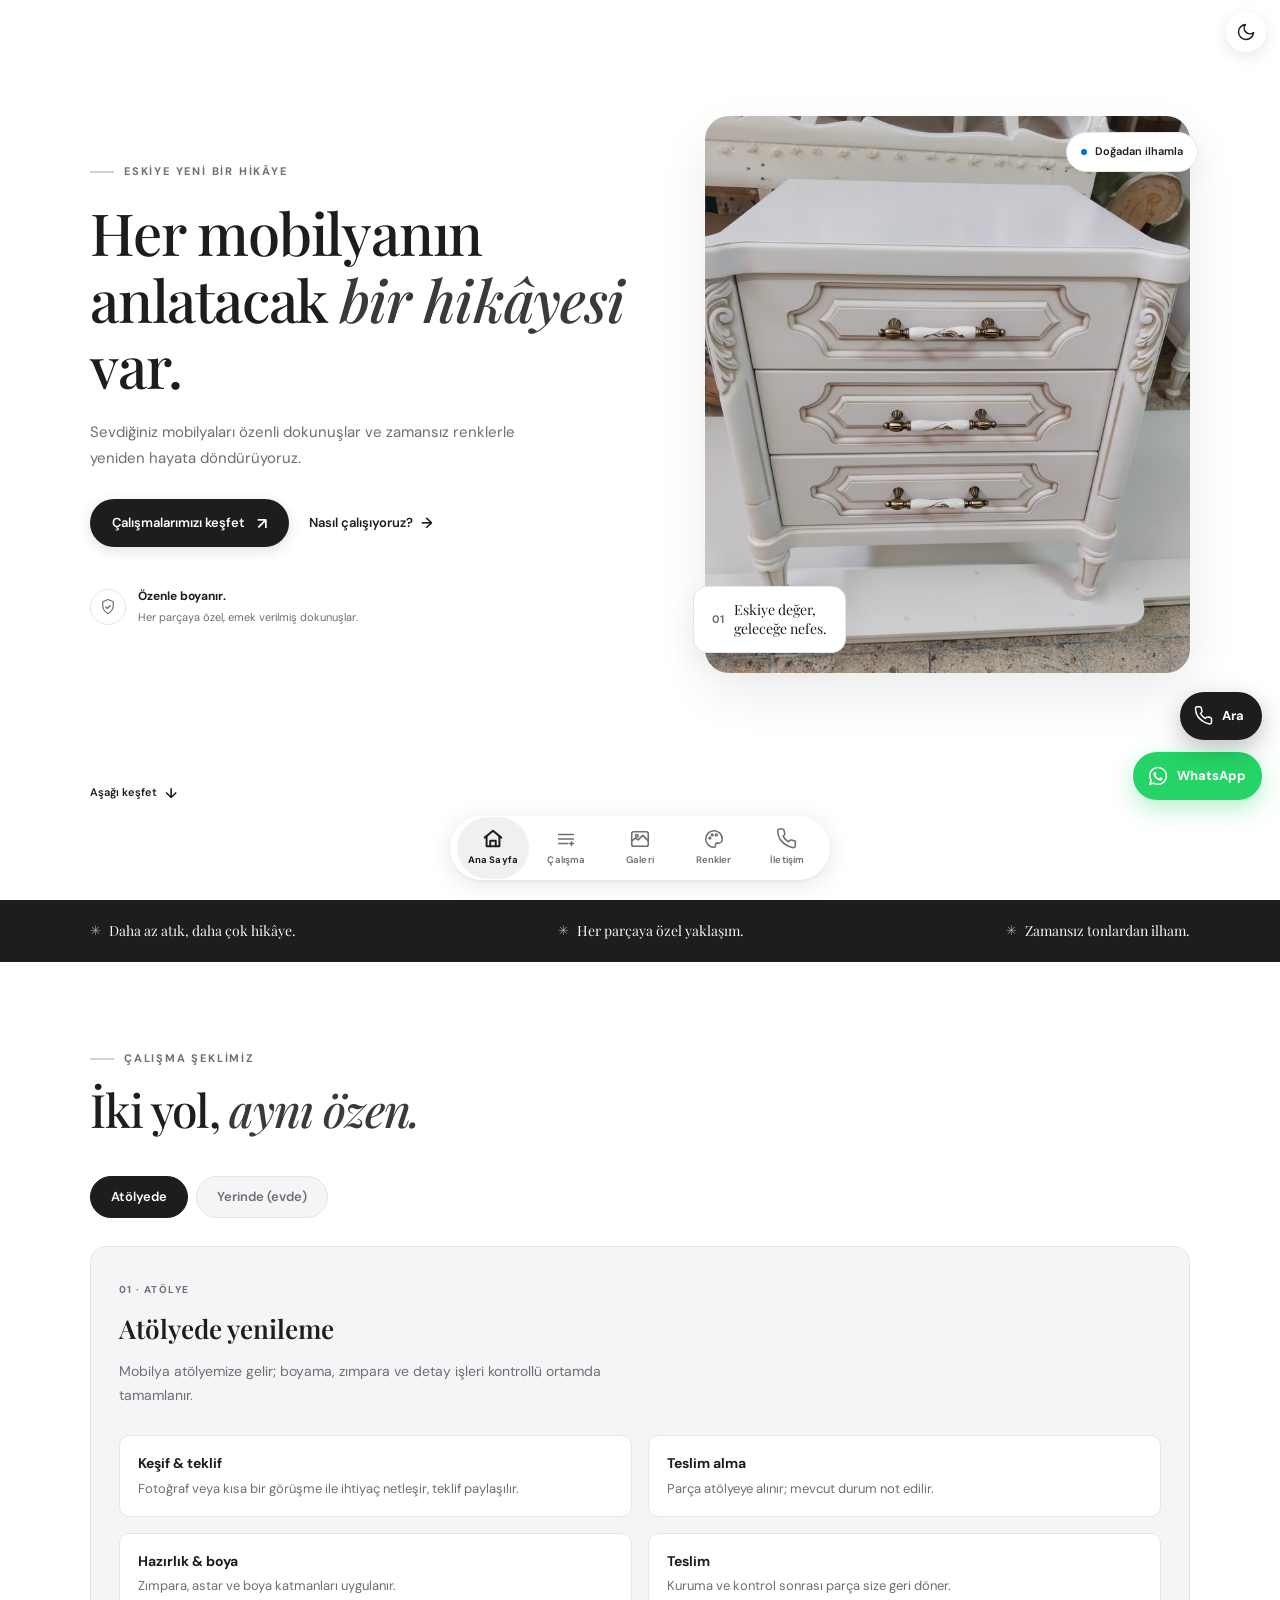
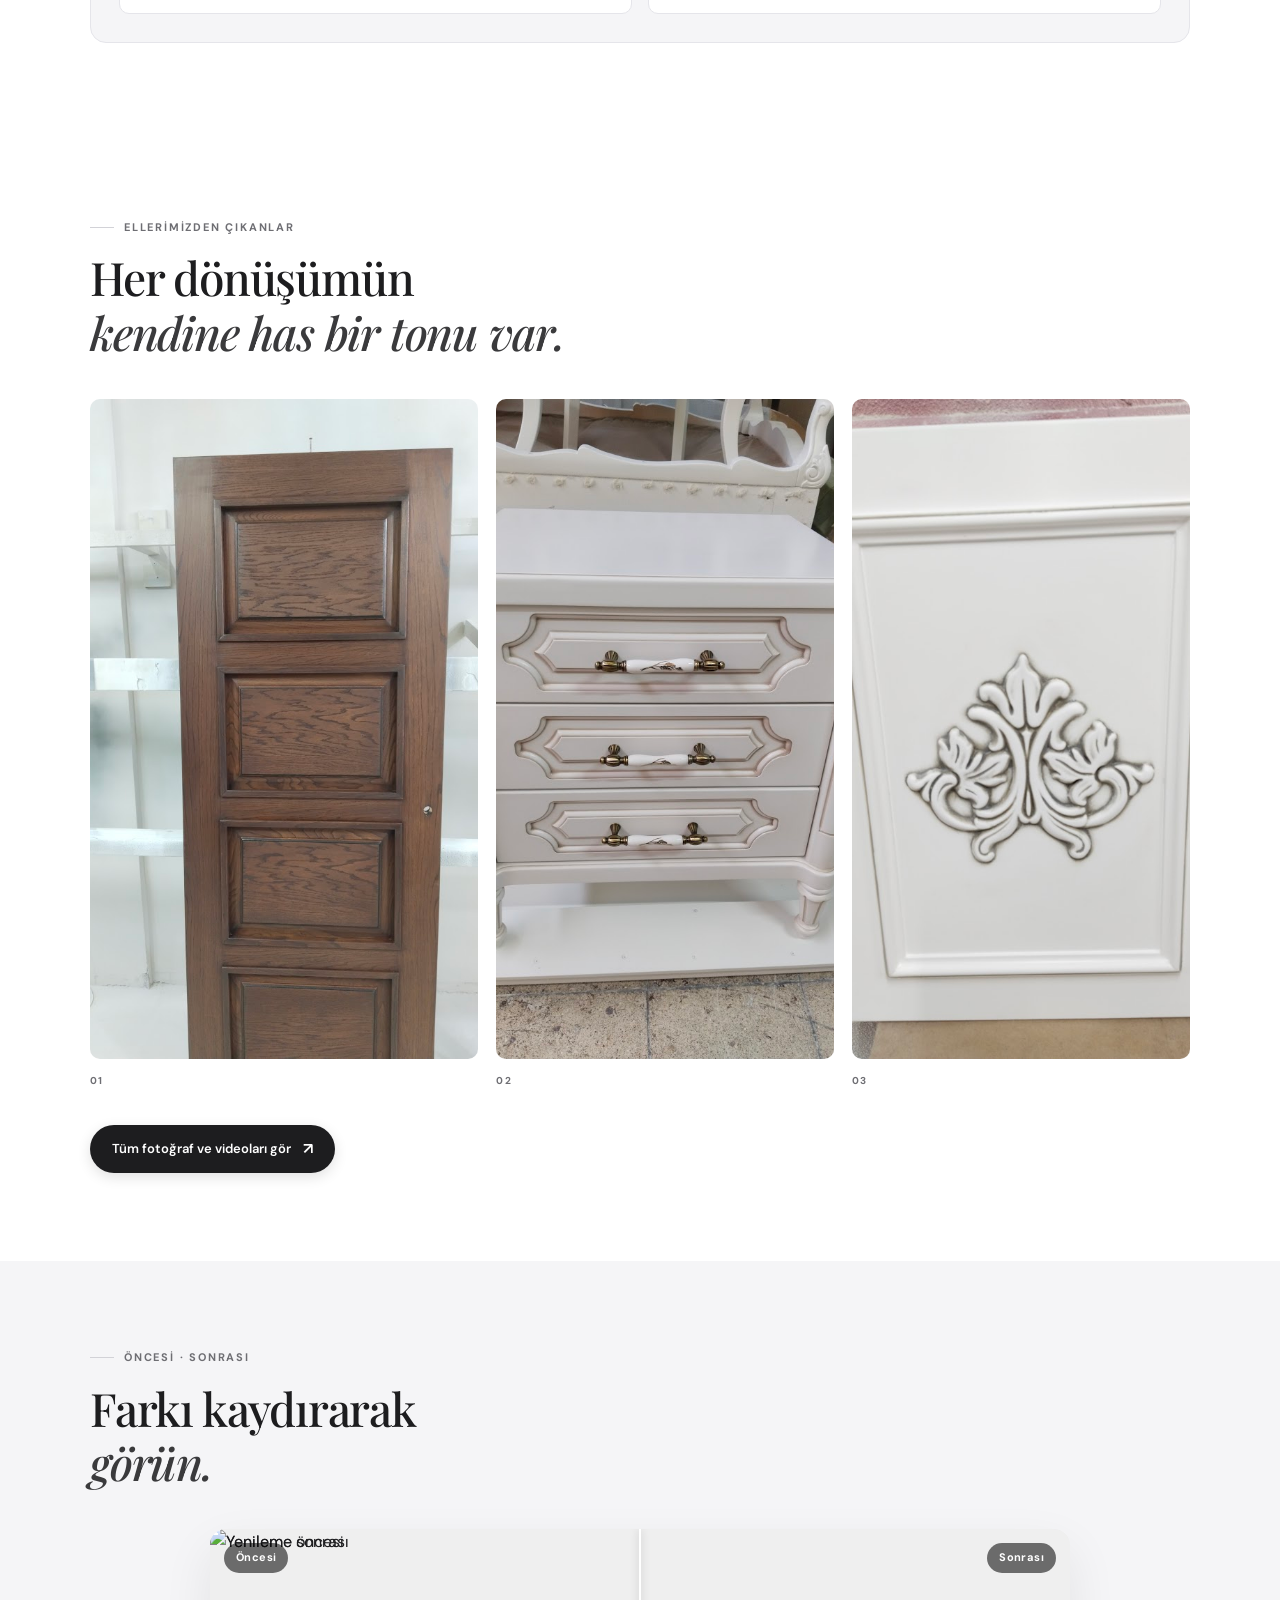
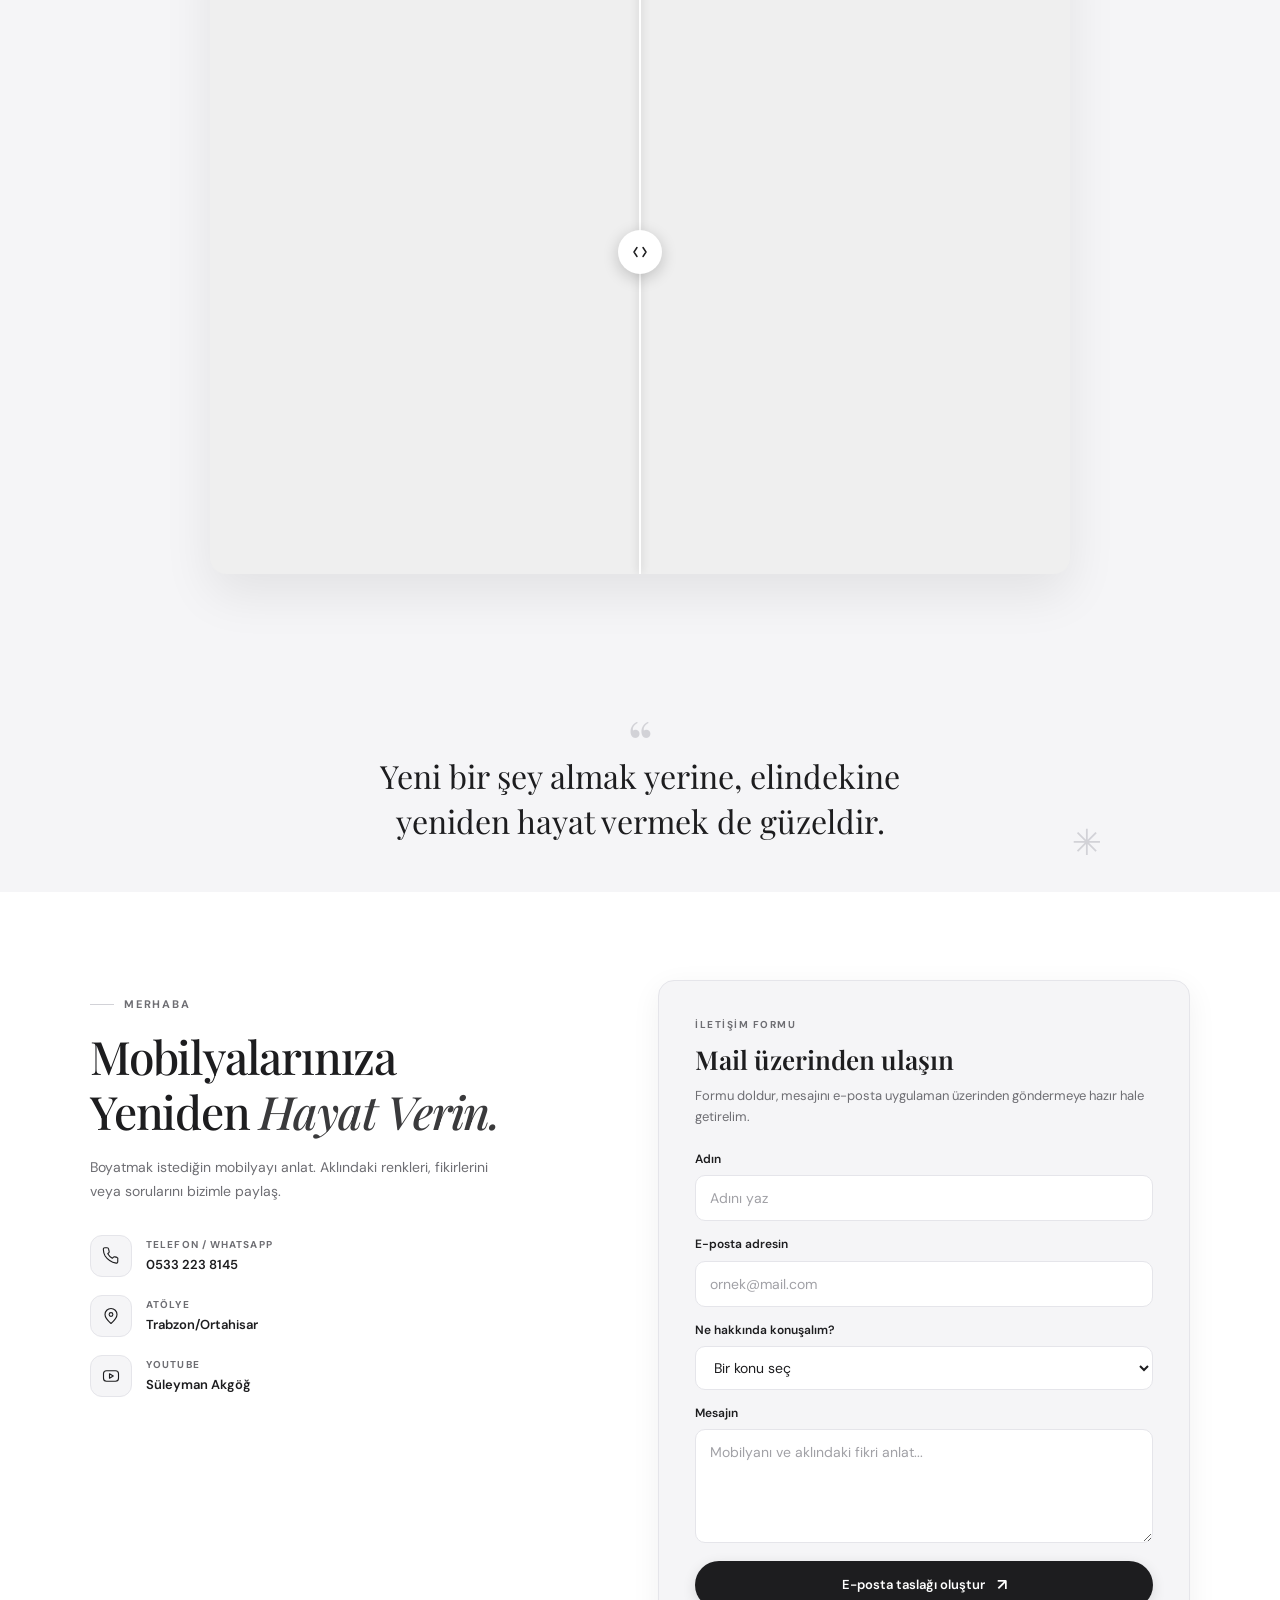
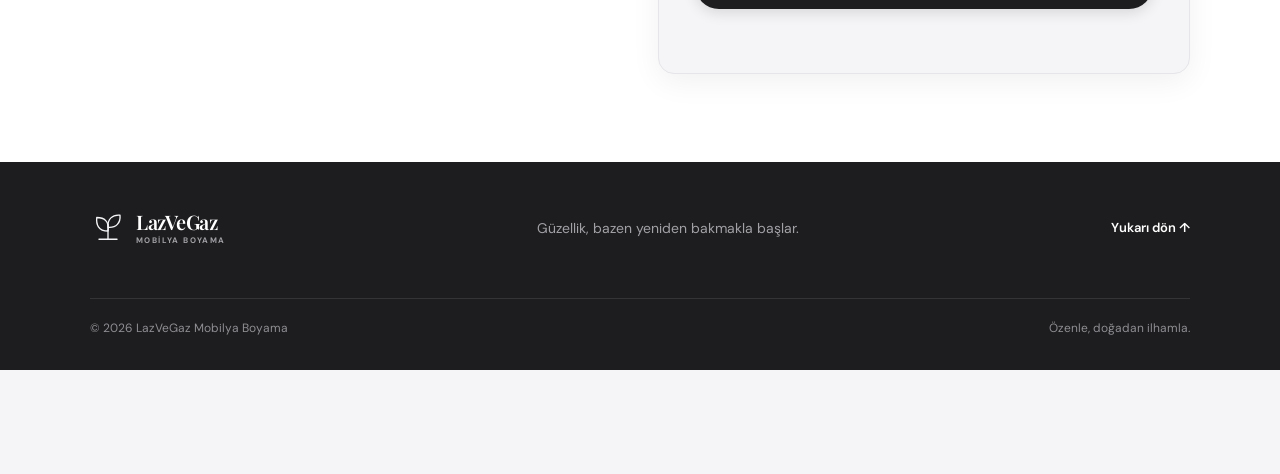
==== commit bf213f2f: "Update index.html" ====
--- a/index.html
+++ b/index.html
@@ -6,14 +6,14 @@
   <meta name="theme-color" content="#1d1d1f">
   <script>try{if(localStorage.getItem("theme")==="dark")document.documentElement.dataset.theme="dark"}catch(e){}</script>
   <meta name="description" content="Mobilyalarınıza yeni bir hayat veriyoruz. Özenli mobilya boyama, yenileme ve renk dönüşümü çalışmaları.">
-  <title>Doğadan Mobilya Boyama</title>
+  <title>LazVeGaz Mobilya Boyama</title>
   <!-- PWA -->
   <link rel="manifest" href="manifest.webmanifest">
   <link rel="icon" href="assets/icons/icon.svg" type="image/svg+xml">
   <link rel="apple-touch-icon" href="assets/icons/icon-180.png">
   <meta name="apple-mobile-web-app-capable" content="yes">
   <meta name="mobile-web-app-capable" content="yes">
-  <meta name="apple-mobile-web-app-title" content="Doğadan">
+  <meta name="apple-mobile-web-app-title" content="LazVeGaz">
   <meta name="apple-mobile-web-app-status-bar-style" content="default">
   <link rel="preconnect" href="https://fonts.googleapis.com">
   <link rel="preconnect" href="https://fonts.gstatic.com" crossorigin>
@@ -234,6 +234,10 @@
               <span class="detail-icon" aria-hidden="true"><svg viewBox="0 0 24 24"><path d="M20 10c0 5-8 12-8 12S4 15 4 10a8 8 0 1 1 16 0Z"/><circle cx="12" cy="10" r="2.5"/></svg></span>
               <span><small>ATÖLYE</small><strong data-contact-location>Trabzon/Ortahisar</strong></span>
             </div>
+            <div class="contact-detail">
+              <span class="detail-icon" aria-hidden="true"><svg viewBox="0 0 24 24"><rect x="2" y="5" width="20" height="14" rx="4"/><path d="m10 9 5 3-5 3V9Z"/></svg></span>
+              <span><small>YOUTUBE</small><strong><a href="https://www.youtube.com/@Sslym6180" target="_blank" rel="noopener noreferrer" style="color:inherit;text-decoration:none">Süleyman Akgöğ</a></strong></span>
+            </div>
           </div>
         </div>
 
@@ -273,7 +277,7 @@
     <div class="container footer-main">
       <a class="brand footer-brand" href="#ana-sayfa">
         <span class="brand-mark" aria-hidden="true"><svg viewBox="0 0 48 48"><path d="M24 39V19"/><path d="M24 28C11 28 8 19 9 10c10 0 17 5 15 18Z"/><path d="M24 23C23 12 30 6 40 7c1 10-5 17-16 16Z"/><path d="M12 39h24"/></svg></span>
-        <span class="brand-copy"><strong>Doğadan</strong><small>MOBİLYA BOYAMA</small></span>
+        <span class="brand-copy"><strong>LazVeGaz</strong><small>MOBİLYA BOYAMA</small></span>
       </a>
       <p>Güzellik, bazen yeniden bakmakla başlar.</p>
       <a class="back-top" href="#ana-sayfa">Yukarı dön ↑</a>
@@ -285,7 +289,7 @@
       </button>
       <p class="install-ios" id="install-ios" hidden>iPhone: Safari’de <strong>Paylaş</strong> simgesine, ardından <strong>Ana Ekrana Ekle</strong>’ye dokunun.</p>
     </div>
-    <div class="container footer-bottom"><span>© <span id="current-year"></span> Doğadan Mobilya Boyama</span><span>Özenle, doğadan ilhamla.</span></div>
+    <div class="container footer-bottom"><span>© <span id="current-year"></span> LazVeGaz Mobilya Boyama</span><span>Özenle, doğadan ilhamla.</span></div>
   </footer>
 
   <!-- WhatsApp hızlı iletişim — numarayı main.js içinde güncelleyin -->
@@ -358,4 +362,4 @@
     </div>
   </div>
 </body>
-</html>+</html>
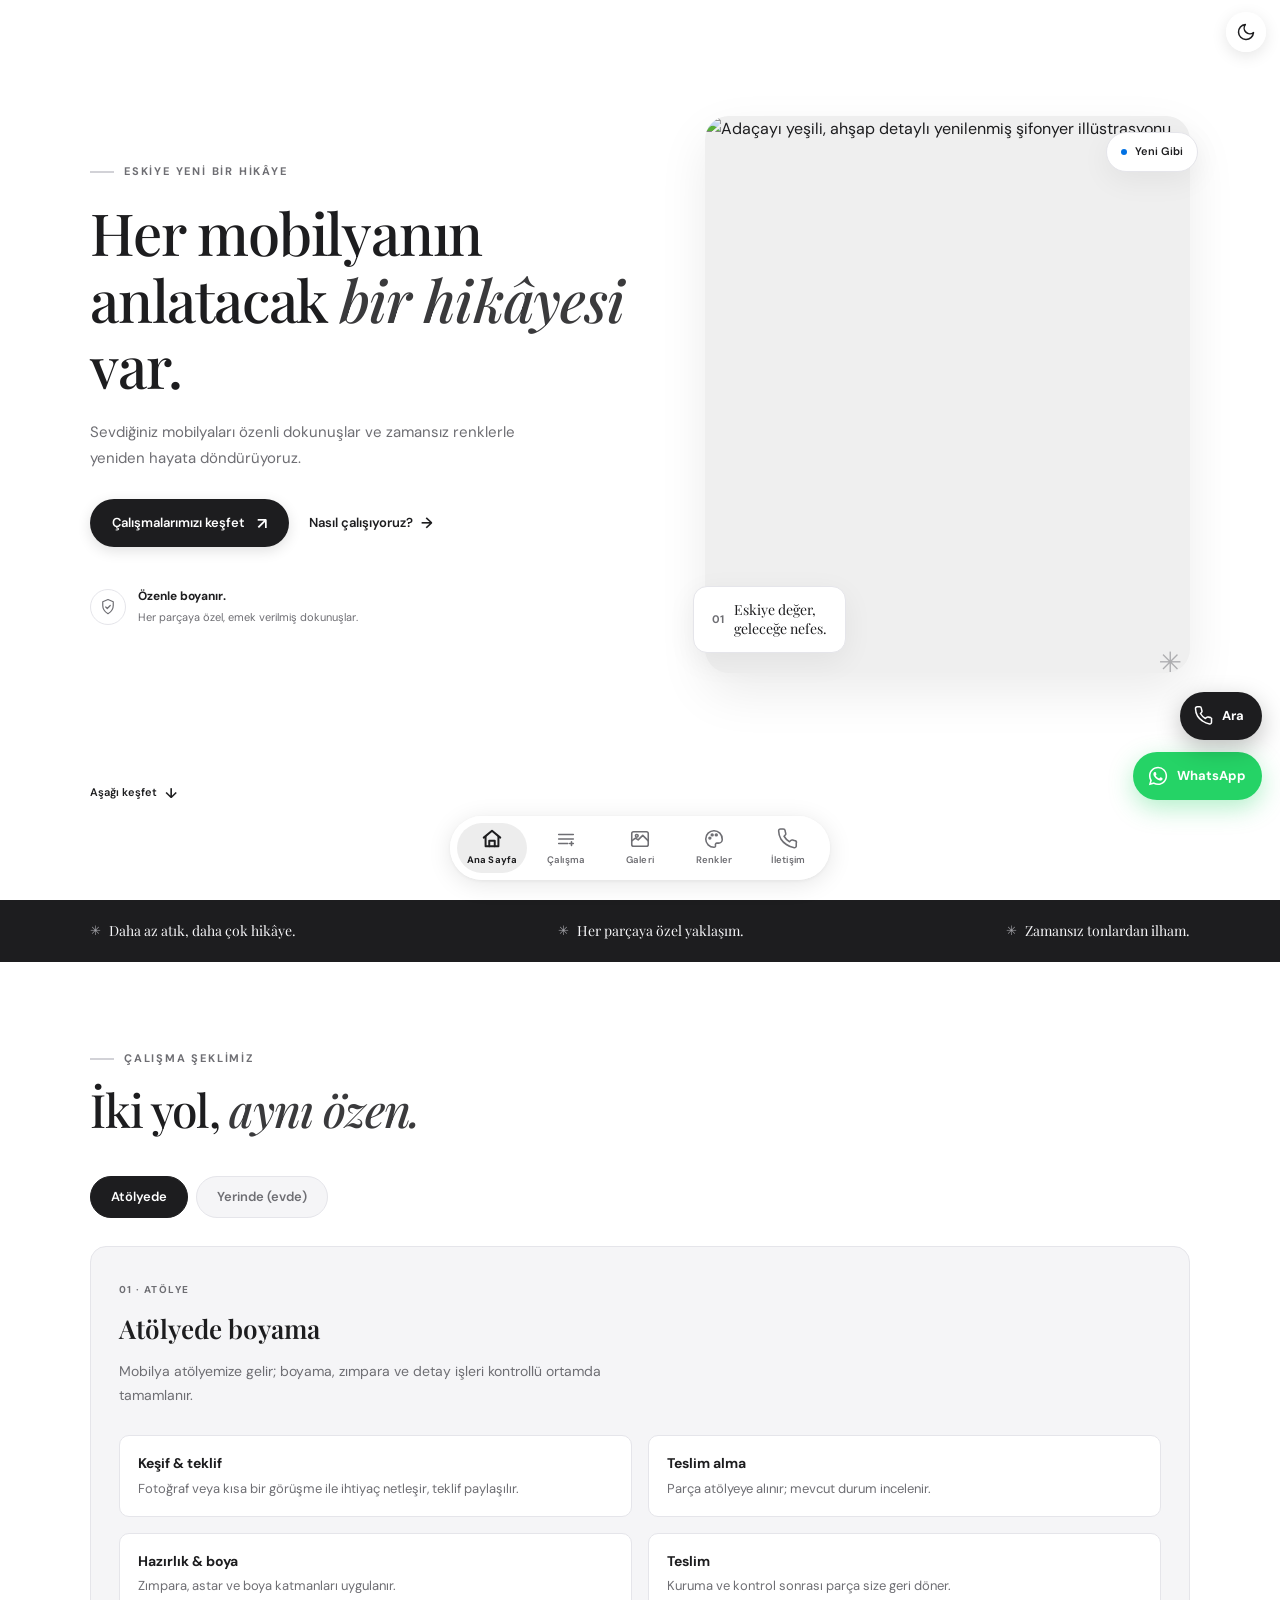
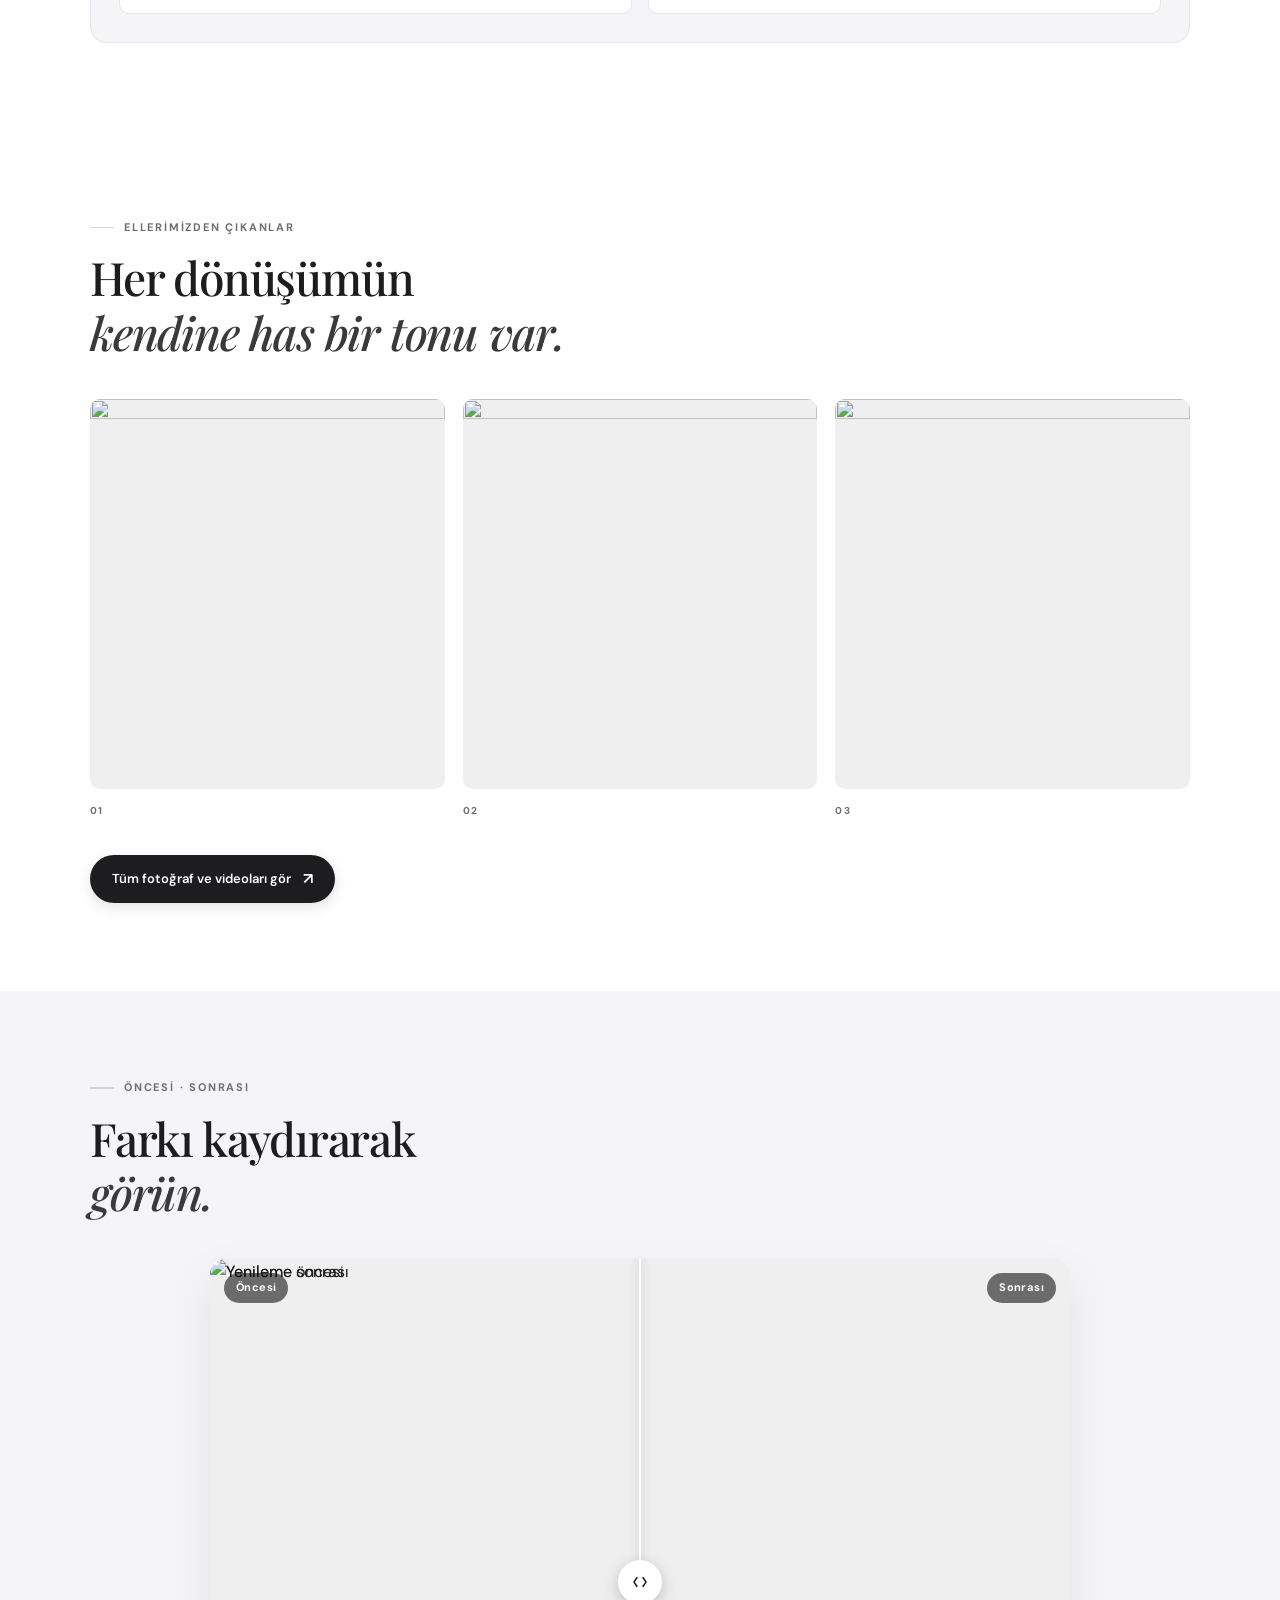
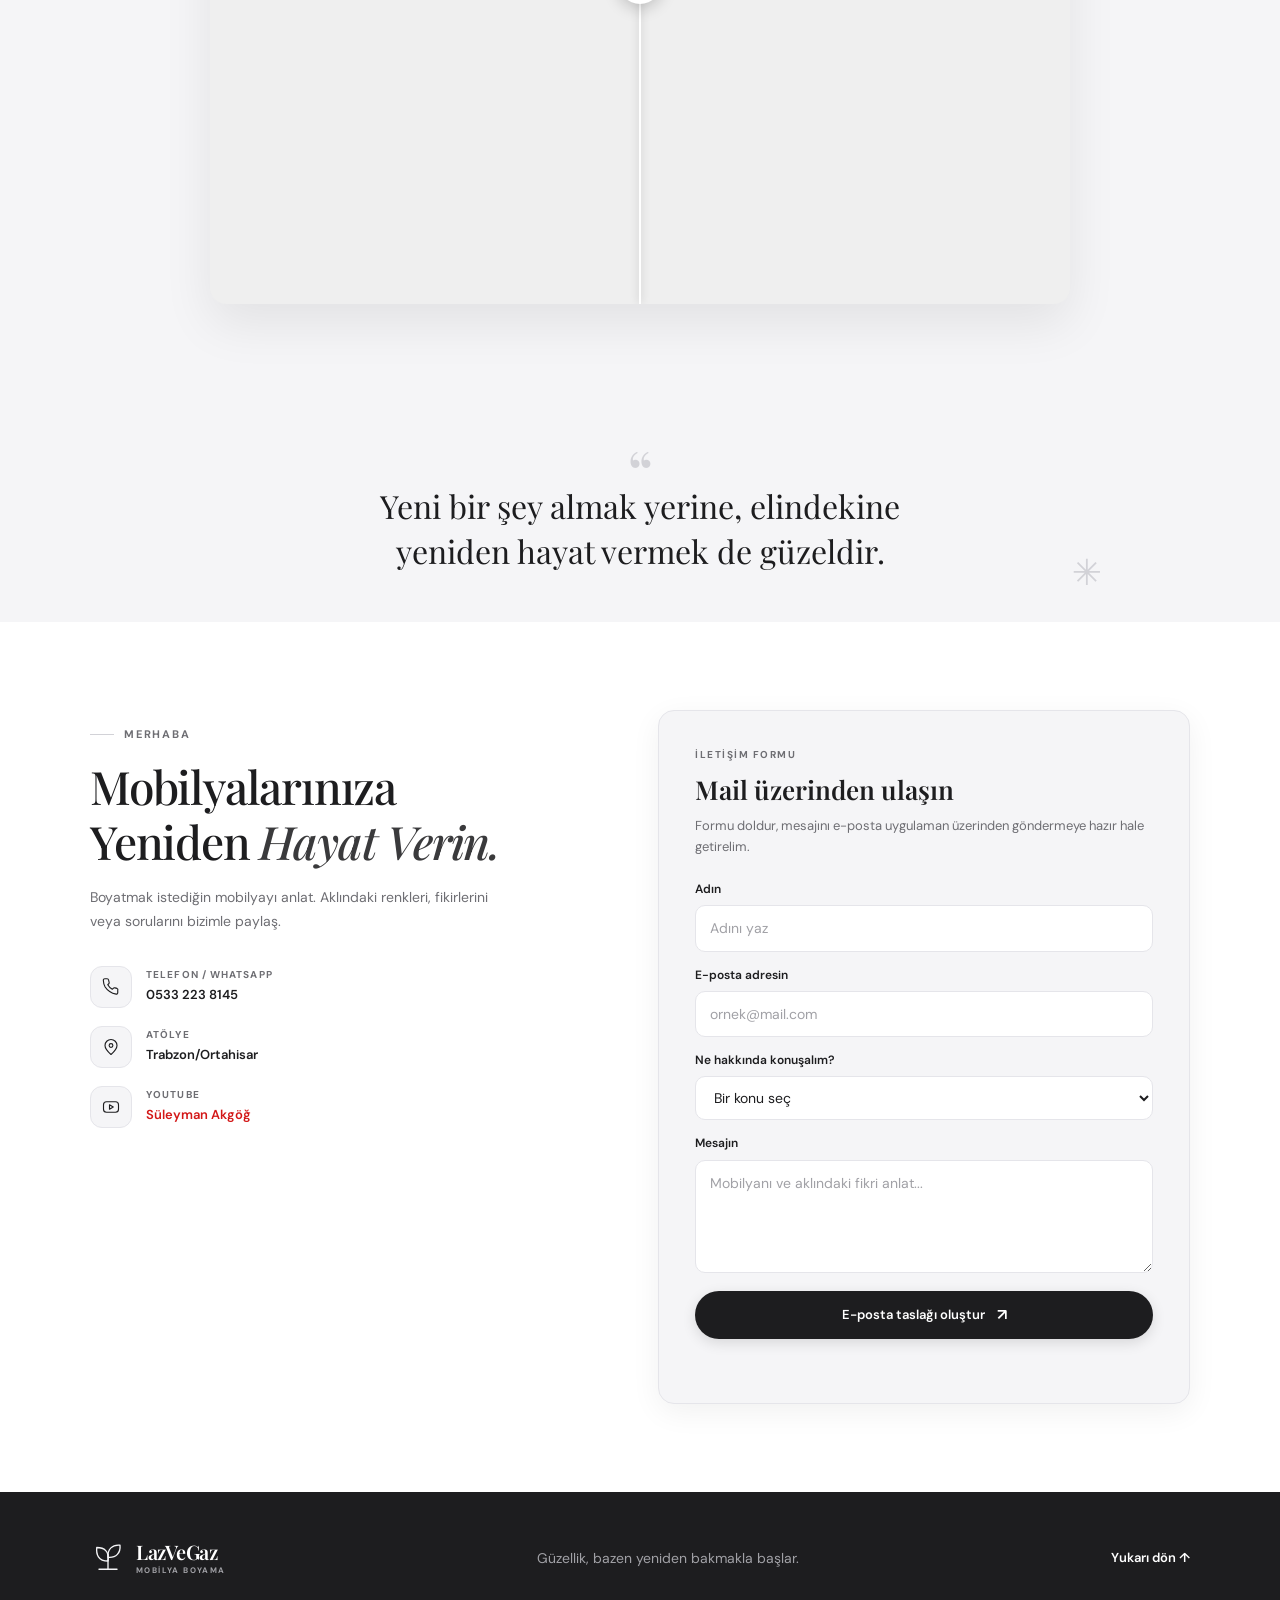
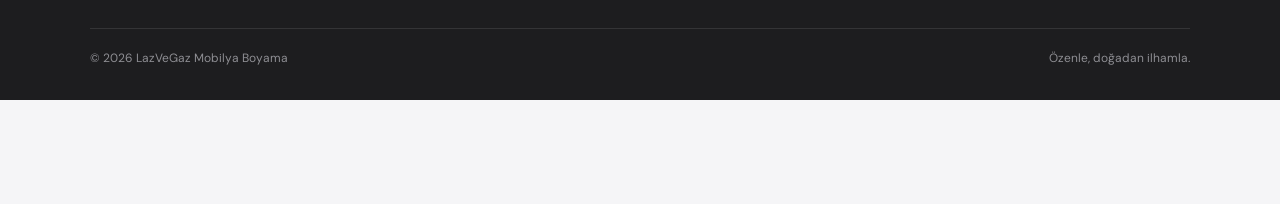
==== commit a042aae1: "Add files via upload" ====
--- a/index.html
+++ b/index.html
@@ -9,7 +9,7 @@
   <title>LazVeGaz Mobilya Boyama</title>
   <!-- PWA -->
   <link rel="manifest" href="manifest.webmanifest">
-  <link rel="icon" href="assets/icons/icon.svg" type="image/svg+xml">
+  <link rel="icon" href="assets/icons/icon-192.png" type="image/png">
   <link rel="apple-touch-icon" href="assets/icons/icon-180.png">
   <meta name="apple-mobile-web-app-capable" content="yes">
   <meta name="mobile-web-app-capable" content="yes">
@@ -53,7 +53,7 @@
           <div class="hero-photo-frame">
             <img src="assets/hero-mobilya.jpg" alt="Adaçayı yeşili, ahşap detaylı yenilenmiş şifonyer illüstrasyonu" width="640" height="736" decoding="async" fetchpriority="high">
           </div>
-          <div class="floating-label label-top"><span class="label-dot"></span> Doğadan ilhamla</div>
+          <div class="floating-label label-top"><span class="label-dot"></span> Yeni Gibi</div>
           <div class="floating-label label-bottom"><span class="label-number">01</span><span>Eskiye değer,<br>geleceğe nefes.</span></div>
           <span class="hero-scribble" aria-hidden="true">✳</span>
         </div>
@@ -90,7 +90,7 @@
           <article class="process-panel is-active" id="panel-atolye" data-process="atolye" role="tabpanel">
             <div class="process-panel-head">
               <span class="process-badge">01 · ATÖLYE</span>
-              <h3>Atölyede yenileme</h3>
+              <h3>Atölyede boyama</h3>
               <p class="process-lead"><!-- DÜZENLEYİN --> Mobilya atölyemize gelir; boyama, zımpara ve detay işleri kontrollü ortamda tamamlanır.</p>
             </div>
             <ol class="process-steps">
@@ -100,7 +100,7 @@
               </li>
               <li>
                 <strong>Teslim alma</strong>
-                <span><!-- DÜZENLEYİN --> Parça atölyeye alınır; mevcut durum not edilir.</span>
+                <span><!-- DÜZENLEYİN --> Parça atölyeye alınır; mevcut durum incelenir.</span>
               </li>
               <li>
                 <strong>Hazırlık &amp; boya</strong>
@@ -152,23 +152,23 @@
         </div>
 
         <div class="gallery-grid" id="gallery-grid" aria-label="Mobilya çalışmalarımız">
-          <article class="gallery-card gallery-card-large">
-            <button class="gallery-open" type="button" data-type="image" data-image="assets/galeri-01.jpg" data-title="Adaçayı dokunuşu" aria-label="Adaçayı dokunuşu görselini büyüt">
-              <img src="assets/galeri-01.jpg" alt="Adaçayı yeşili ve ahşap detaylı şifonyer illüstrasyonu" width="600" height="660" loading="lazy" decoding="async">
+          <article class="gallery-card">
+            <button class="gallery-open" type="button" data-type="image" data-image="assets/galeri-01.jpg">
+              <img src="assets/galeri-01.jpg" width="600" height="660" loading="lazy" decoding="async">
               <span class="gallery-zoom" aria-hidden="true">↗</span>
             </button>
             <div class="gallery-caption"><div><span class="gallery-count">01</span></div>
           </article>
           <article class="gallery-card">
-            <button class="gallery-open" type="button" data-type="image" data-image="assets/galeri-02.jpg" data-title="Doğal ahşabın sıcaklığı" aria-label="Doğal ahşabın sıcaklığı görselini büyüt">
-              <img src="assets/galeri-02.jpg" alt="Doğal ahşap tonlarında komodin illüstrasyonu" width="600" height="660" loading="lazy" decoding="async">
+            <button class="gallery-open" type="button" data-type="image" data-image="assets/galeri-02.jpg">
+              <img src="assets/galeri-02.jpg" width="600" height="660" loading="lazy" decoding="async">
               <span class="gallery-zoom" aria-hidden="true">↗</span>
             </button>
             <div class="gallery-caption"><div><span class="gallery-count">02</span></div>
           </article>
           <article class="gallery-card">
-            <button class="gallery-open" type="button" data-type="image" data-image="assets/galeri-03.jpg" data-title="Krem bir yenilik" aria-label="Krem bir yenilik görselini büyüt">
-              <img src="assets/galeri-03.jpg" alt="Krem tonlarında yenilenmiş konsol illüstrasyonu" width="600" height="660" loading="lazy" decoding="async">
+            <button class="gallery-open" type="button" data-type="image" data-image="assets/galeri-03.jpg">
+              <img src="assets/galeri-03.jpg" width="600" height="660" loading="lazy" decoding="async">
               <span class="gallery-zoom" aria-hidden="true">↗</span>
             </button>
             <div class="gallery-caption"><div><span class="gallery-count">03</span></div>
@@ -192,12 +192,12 @@
         <div class="ba-compare" id="ba-compare" style="--pos: 50%">
           <div class="ba-after">
             <!-- SONRASI fotoğrafı -->
-            <img src="assets/galeri-01.svg" alt="Yenileme sonrası" width="960" height="720" loading="lazy" decoding="async">
+            <img src="assets/galeri-12.jpeg" alt="Yenileme sonrası" width="960" height="720" loading="lazy" decoding="async">
             <span class="ba-label ba-label-after">Sonrası</span>
           </div>
           <div class="ba-before">
             <!-- ÖNCESİ fotoğrafı -->
-            <img src="assets/galeri-02.svg" alt="Yenileme öncesi" width="960" height="720" loading="lazy" decoding="async">
+            <img src="assets/galeri-11.jpeg" alt="Yenileme öncesi" width="960" height="720" loading="lazy" decoding="async">
             <span class="ba-label ba-label-before">Öncesi</span>
           </div>
           <div class="ba-handle" aria-hidden="true">
@@ -236,7 +236,7 @@
             </div>
             <div class="contact-detail">
               <span class="detail-icon" aria-hidden="true"><svg viewBox="0 0 24 24"><rect x="2" y="5" width="20" height="14" rx="4"/><path d="m10 9 5 3-5 3V9Z"/></svg></span>
-              <span><small>YOUTUBE</small><strong><a href="https://www.youtube.com/@Sslym6180" target="_blank" rel="noopener noreferrer" style="color:inherit;text-decoration:none">Süleyman Akgöğ</a></strong></span>
+              <span><small>YOUTUBE</small><strong><a href="https://www.youtube.com/@Sslym6180" target="_blank" rel="noopener noreferrer" style="color:rgb(211, 23, 23);text-decoration:none">Süleyman Akgöğ</a></strong></span>
             </div>
           </div>
         </div>
@@ -362,4 +362,4 @@
     </div>
   </div>
 </body>
-</html>
+</html>
--- a/style.css
+++ b/style.css
@@ -497,7 +497,7 @@
 .gallery-heading .text-link { margin-bottom: 4px; }
 .gallery-grid {
   display: grid;
-  grid-template-columns: 1.15fr 1fr 1fr;
+  grid-template-columns: 1fr 1fr 1fr;
   gap: 18px;
   align-items: start;
 }
@@ -511,7 +511,7 @@
   border: 0;
   border-radius: var(--radius-sm);
   background: var(--surface-2);
-  cursor: zoom-in;
+  cursor: pointer;
 }
 .gallery-open img {
   width: 100%;
@@ -519,7 +519,6 @@
   object-fit: cover;
   transition: transform .5s cubic-bezier(.2, .65, .3, 1);
 }
-.gallery-card-large .gallery-open img { aspect-ratio: 4 / 4.8; }
 .gallery-open:hover img { transform: scale(1.04); }
 .gallery-zoom {
   position: absolute;
@@ -670,7 +669,6 @@
 .gallery-grid-full {
   grid-template-columns: repeat(3, 1fr);
 }
-.gallery-grid-full .gallery-card-large { margin-top: 0; }
 .gallery-page-note { margin-top: 36px; max-width: 640px; }
 .nav-back svg {
   width: 22px;
@@ -1440,7 +1438,6 @@
   .gallery-grid-full {
     grid-template-columns: 1fr;
   }
-  .gallery-card-large { margin-top: 0; }
   .contact-grid {
     grid-template-columns: 1fr;
     gap: 36px;
@@ -1479,3 +1476,552 @@
   }
 }
 
+
+/* ─── LazVeGaz: Mobil uyumluluk iyileştirmeleri ─── */
+
+html {
+  width: 100%;
+  overflow-x: clip;
+}
+
+body {
+  width: 100%;
+  min-width: 0;
+  overflow-x: clip;
+}
+
+img,
+video {
+  max-width: 100%;
+  height: auto;
+}
+
+.container {
+  width: min(1100px, calc(100% - 40px));
+  min-width: 0;
+}
+
+.hero-grid > *,
+.contact-grid > *,
+.section-heading > *,
+.gallery-card {
+  min-width: 0;
+}
+
+/* Tablet */
+@media (max-width: 900px) {
+  .section {
+    padding-block: 64px;
+  }
+
+  .hero {
+    min-height: auto;
+    padding-block: 40px 76px;
+  }
+
+  .hero-art {
+    width: 100%;
+    max-width: 360px;
+  }
+
+  .service-grid {
+    grid-template-columns: repeat(2, minmax(0, 1fr));
+  }
+
+  .gallery-grid,
+  .gallery-grid-full {
+    grid-template-columns: repeat(2, minmax(0, 1fr));
+    gap: 16px;
+  }
+
+  .gallery-open img {
+    width: 100%;
+    aspect-ratio: 4 / 3;
+    height: auto;
+    object-fit: cover;
+  }
+
+  .gallery-caption {
+    gap: 8px;
+  }
+
+  .contact-grid {
+    grid-template-columns: minmax(0, 1fr);
+  }
+}
+
+/* Telefon */
+@media (max-width: 600px) {
+  .container {
+    width: calc(100% - 28px);
+  }
+
+  .section {
+    padding-block: 44px;
+  }
+
+  h1 {
+    font-size: clamp(32px, 8vw, 42px);
+    letter-spacing: -0.8px;
+    overflow-wrap: break-word;
+  }
+
+  h2 {
+    font-size: clamp(27px, 7vw, 34px);
+    letter-spacing: -0.6px;
+    overflow-wrap: break-word;
+  }
+
+  .hero {
+    padding: 28px 0 68px;
+  }
+
+  .hero-grid {
+    grid-template-columns: minmax(0, 1fr);
+    gap: 24px;
+  }
+
+  .hero-copy {
+    padding: 0;
+  }
+
+  .hero-description {
+    font-size: 14px;
+  }
+
+  .hero-art {
+    width: 100%;
+    max-width: 320px;
+    padding: 0 8px 12px;
+  }
+
+  .hero-photo-frame {
+    width: 100%;
+    aspect-ratio: 4 / 4.2;
+    border-radius: 18px;
+  }
+
+  .label-top {
+    right: 0;
+  }
+
+  .label-bottom {
+    left: 0;
+    bottom: 24px;
+  }
+
+  .hero-actions {
+    align-items: stretch;
+    gap: 12px;
+  }
+
+  .hero-actions .button {
+    max-width: 100%;
+  }
+
+  .service-grid {
+    grid-template-columns: minmax(0, 1fr);
+    gap: 12px;
+  }
+
+  .service-card {
+    min-height: 0;
+    padding: 22px 20px;
+  }
+
+  .gallery-grid,
+  .gallery-grid-full {
+    grid-template-columns: repeat(2, minmax(0, 1fr));
+    gap: 12px;
+  }
+
+  .gallery-open {
+    border-radius: 10px;
+  }
+
+  .gallery-open img {
+    width: 100%;
+    aspect-ratio: 3 / 4;
+    height: auto;
+    object-fit: cover;
+  }
+
+  .gallery-caption {
+    padding-top: 9px;
+  }
+
+  .gallery-caption h3 {
+    font-size: 14px;
+    overflow-wrap: anywhere;
+  }
+
+  .gallery-count {
+    font-size: 10px;
+  }
+
+  .gallery-zoom {
+    right: 7px;
+    bottom: 7px;
+    width: 30px;
+    height: 30px;
+    opacity: 1;
+    transform: none;
+  }
+
+  .gallery-footer-actions,
+  .gallery-footer-actions .button {
+    width: 100%;
+  }
+
+  .gallery-filters {
+    gap: 6px;
+  }
+
+  .gallery-filter {
+    padding-inline: 12px;
+  }
+
+  .contact-form {
+    padding: 20px 16px;
+  }
+
+  .form-row input,
+  .form-row textarea,
+  .form-row select {
+    min-width: 0;
+  }
+
+  .ba-compare {
+    width: 100%;
+    aspect-ratio: 4 / 3;
+    border-radius: 12px;
+  }
+
+  .intro-strip-inner {
+    padding-block: 16px;
+  }
+
+  .quote-inner {
+    padding-block: 36px;
+  }
+
+  .site-header {
+    width: calc(100% - 24px);
+  }
+
+  .nav-link {
+    font-size: 9px;
+    padding-inline: 2px;
+  }
+
+  .nav-link svg {
+    width: 20px;
+    height: 20px;
+  }
+
+  .whatsapp-fab {
+    right: 12px;
+  }
+}
+
+/* Çok dar ekranlar */
+@media (max-width: 360px) {
+  .gallery-grid,
+  .gallery-grid-full {
+    grid-template-columns: minmax(0, 1fr);
+  }
+
+  .gallery-open img {
+    aspect-ratio: 4 / 3;
+  }
+
+  .hero-actions {
+    flex-direction: column;
+    align-items: stretch;
+  }
+}
+
+
+/* LazVeGaz - Duyarlı galeri düzeni */
+.page-gallery .gallery-grid-full {
+  display: grid;
+  grid-template-columns: repeat(3, minmax(0, 1fr));
+  gap: clamp(12px, 2vw, 24px);
+  width: 100%;
+  min-width: 0;
+}
+
+.page-gallery .gallery-card {
+  min-width: 0;
+  max-width: 100%;
+  overflow: hidden;
+}
+
+.page-gallery .gallery-open {
+  display: block;
+  position: relative;
+  width: 100%;
+  aspect-ratio: 4 / 3;
+  padding: 0;
+  overflow: hidden;
+}
+
+.page-gallery .gallery-open img {
+  display: block;
+  width: 100%;
+  height: 100%;
+  object-fit: cover;
+  object-position: center;
+}
+
+/* Tabletler */
+@media (max-width: 900px) {
+  .page-gallery .gallery-grid-full {
+    grid-template-columns: repeat(2, minmax(0, 1fr));
+  }
+}
+
+/* Telefonlar */
+@media (max-width: 600px) {
+  .page-gallery .gallery-grid-full {
+    grid-template-columns: repeat(2, minmax(0, 1fr));
+    gap: 10px;
+  }
+
+  .page-gallery .gallery-page-hero,
+  .page-gallery .gallery-page-section {
+    padding-top: 32px;
+    padding-bottom: 32px;
+  }
+
+  .page-gallery .gallery-page-hero h1 {
+    font-size: clamp(28px, 7vw, 38px);
+    line-height: 1.15;
+  }
+
+  .page-gallery .gallery-page-lead {
+    font-size: 15px;
+    line-height: 1.6;
+  }
+
+  .page-gallery .gallery-filters {
+    display: flex;
+    flex-wrap: wrap;
+    gap: 8px;
+  }
+}
+
+/* Çok dar ekranlar */
+@media (max-width: 360px) {
+  .page-gallery .gallery-grid-full {
+    grid-template-columns: minmax(0, 1fr);
+  }
+}
+
+
+/* YouTube oynatıcısı */
+.page-gallery .lightbox-media iframe {
+  display: block;
+  width: min(100%, 1000px);
+  aspect-ratio: 16 / 9;
+  height: auto;
+  max-height: 75vh;
+  border: 0;
+  border-radius: 10px;
+  background: #000;
+}
+
+.page-gallery .lightbox-media iframe[hidden] {
+  display: none;
+}
+
+@media (max-width: 600px) {
+  .page-gallery .lightbox-media iframe {
+    width: 100%;
+    max-height: 60vh;
+    border-radius: 6px;
+  }
+}
+
+
+/* Lightbox: medya alanını genişlet */
+.lightbox-stage {
+  width: 100%;
+  max-width: 1200px;
+  margin-inline: auto;
+}
+
+.lightbox-media {
+  width: min(92vw, 1100px);
+  height: min(78vh, 700px);
+  margin-inline: auto;
+  display: flex;
+  align-items: center;
+  justify-content: center;
+  transform-origin: center center;
+}
+
+/* YouTube ve yerel videolar */
+#lightbox-youtube,
+#lightbox-video {
+  width: 100%;
+  height: 100%;
+  max-width: 100%;
+  max-height: 100%;
+  aspect-ratio: 16 / 9;
+  object-fit: contain;
+  border: 0;
+  border-radius: 12px;
+  background: #000;
+}
+
+/* Gizli medya elemanları görünmesin */
+#lightbox-youtube[hidden],
+#lightbox-video[hidden],
+#lightbox-image[hidden] {
+  display: none !important;
+}
+
+/* Küçük ekranlar */
+@media (max-width: 600px) {
+  .lightbox-media {
+    width: 96vw;
+    height: auto;
+    aspect-ratio: 16 / 9;
+  }
+
+  #lightbox-youtube,
+  #lightbox-video {
+    height: 100%;
+    border-radius: 8px;
+  }
+}
+
+
+/* Lightbox açıkken arka sayfa kaymasın */
+html.lightbox-open,
+body.lightbox-open {
+  overflow: hidden !important;
+  overscroll-behavior: none;
+}
+
+body.lightbox-open {
+  touch-action: none;
+}
+
+/* Lightbox'ın kendi alanı gerektiğinde etkileşime açık kalsın */
+.lightbox.is-open {
+  overscroll-behavior: contain;
+}
+
+/* ═══════════════════════════════════════
+   LIGHTBOX — BÜYÜK VİDEO + ARKA PLAN KİLİDİ
+   ═══════════════════════════════════════ */
+
+/* Lightbox açıldığında sayfanın kaymasını engelle */
+html.lightbox-open,
+body.lightbox-open {
+  overflow: hidden !important;
+  overscroll-behavior: none;
+  height: 100%;
+}
+
+body.lightbox-open {
+  position: fixed;
+  width: 100%;
+  touch-action: none;
+}
+
+/* Video alanını büyüt */
+.lightbox-stage {
+  flex: 1 1 auto;
+  min-height: 0;
+  width: 100%;
+  max-width: none;
+  padding: 64px 24px 12px;
+  overflow: hidden;
+}
+
+.lightbox-media {
+  width: min(92vw, 1100px);
+  height: auto;
+  max-width: 1100px;
+  max-height: 100%;
+  aspect-ratio: 16 / 9;
+  flex: 0 1 auto;
+  margin: auto;
+}
+
+/* YouTube ve yerel video aynı boyutta açılsın */
+#lightbox-youtube,
+#lightbox-video {
+  display: block;
+  width: 100%;
+  height: auto;
+  aspect-ratio: 16 / 9;
+  max-width: 1100px;
+  max-height: 100%;
+  border: 0;
+  border-radius: 12px;
+  background: #000;
+  object-fit: contain;
+}
+
+#lightbox-youtube[hidden],
+#lightbox-video[hidden],
+#lightbox-image[hidden] {
+  display: none !important;
+}
+
+/* Bilgisayarda daha büyük görüntü */
+@media (min-width: 900px) {
+  .lightbox-media {
+    width: min(92vw, 1100px);
+  }
+
+  #lightbox-youtube,
+  #lightbox-video {
+    width: min(92vw, 1100px);
+  }
+}
+
+/* Telefon ve tablet */
+@media (max-width: 600px) {
+  .lightbox-stage {
+    padding: 52px 8px 8px;
+  }
+
+  .lightbox-media {
+    width: 96vw;
+    max-width: 96vw;
+  }
+
+  #lightbox-youtube,
+  #lightbox-video {
+    width: 96vw;
+    border-radius: 8px;
+  }
+}
+
+/* Navbar: aktif hap her yönden eşit boşlukla içeride dursun */
+.site-header .navbar {
+  padding: 6px;
+}
+.site-header .nav-links {
+  gap: 4px;
+}
+.site-header .nav-link {
+  padding: 4px 2px;
+  border-radius: 999px;
+}
+.site-header .nav-link.active,
+.site-header .nav-link[aria-current="page"] {
+  background: rgba(29, 29, 31, .09);
+  box-shadow: none;
+  backdrop-filter: none;
+  -webkit-backdrop-filter: none;
+}
+:root[data-theme="dark"] .site-header .nav-link.active,
+:root[data-theme="dark"] .site-header .nav-link[aria-current="page"] {
+  background: #3a3a3c;
+}
--- a/pwa-renkler.css
+++ b/pwa-renkler.css
@@ -291,4 +291,20 @@
   -webkit-user-select: none;
 }
 .lightbox-media img { pointer-events: none; }          /* olaylar sahneye gitsin */
-.lightbox.is-dragging .lightbox-media { transition: none; }  /* sürüklerken gecikme olmasın */+.lightbox.is-dragging .lightbox-media { transition: none; }  /* sürüklerken gecikme olmasın */
+
+/* Navbar: aktif sayfa vurgusunu her sayfada ve temada tutarlı tut */
+.site-header .nav-link.active,
+.site-header .nav-link[aria-current="page"] {
+  color: var(--ink);
+  background: rgba(29, 29, 31, .08);
+  font-weight: 700;
+}
+.site-header .nav-link.active svg,
+.site-header .nav-link[aria-current="page"] svg { stroke-width: 2.15; }
+:root[data-theme="dark"] .site-header .nav-link.active,
+:root[data-theme="dark"] .site-header .nav-link[aria-current="page"] {
+  color: var(--ink);
+  background: rgba(255, 255, 255, .16);
+}
+
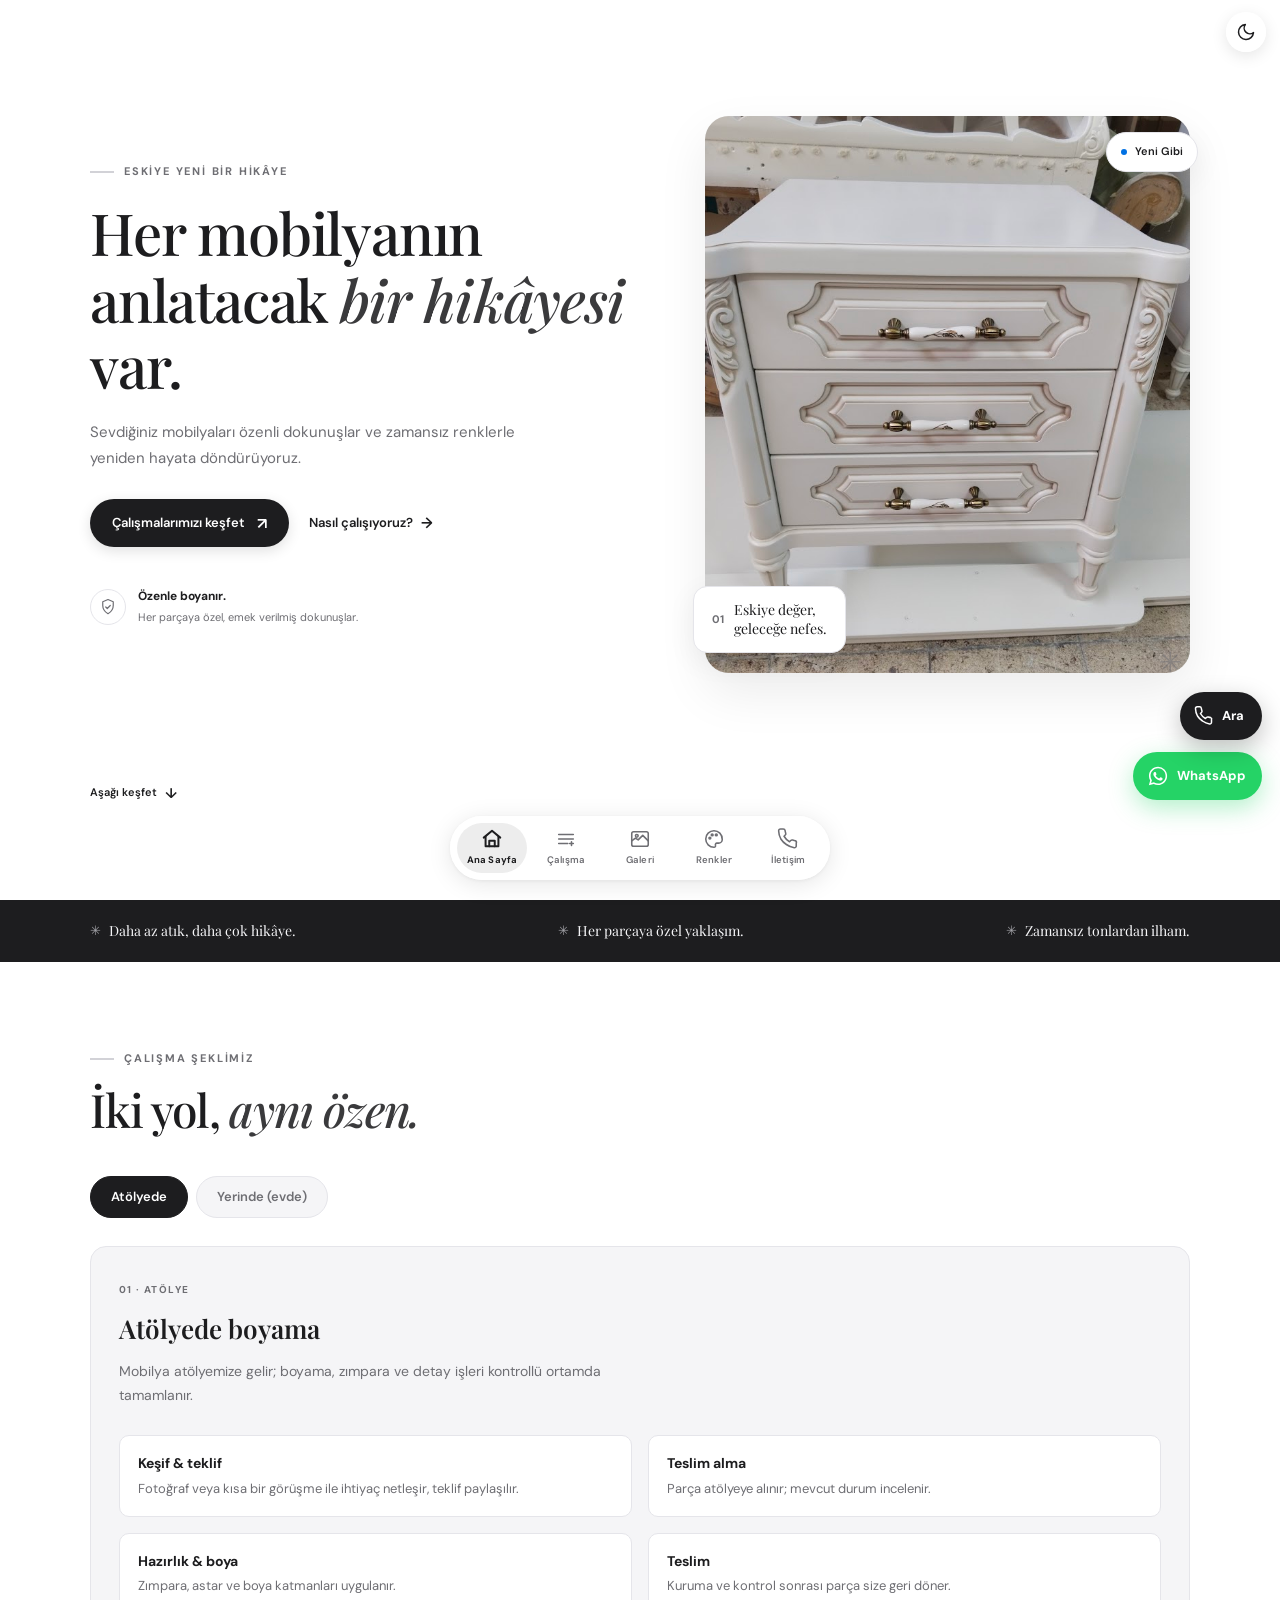
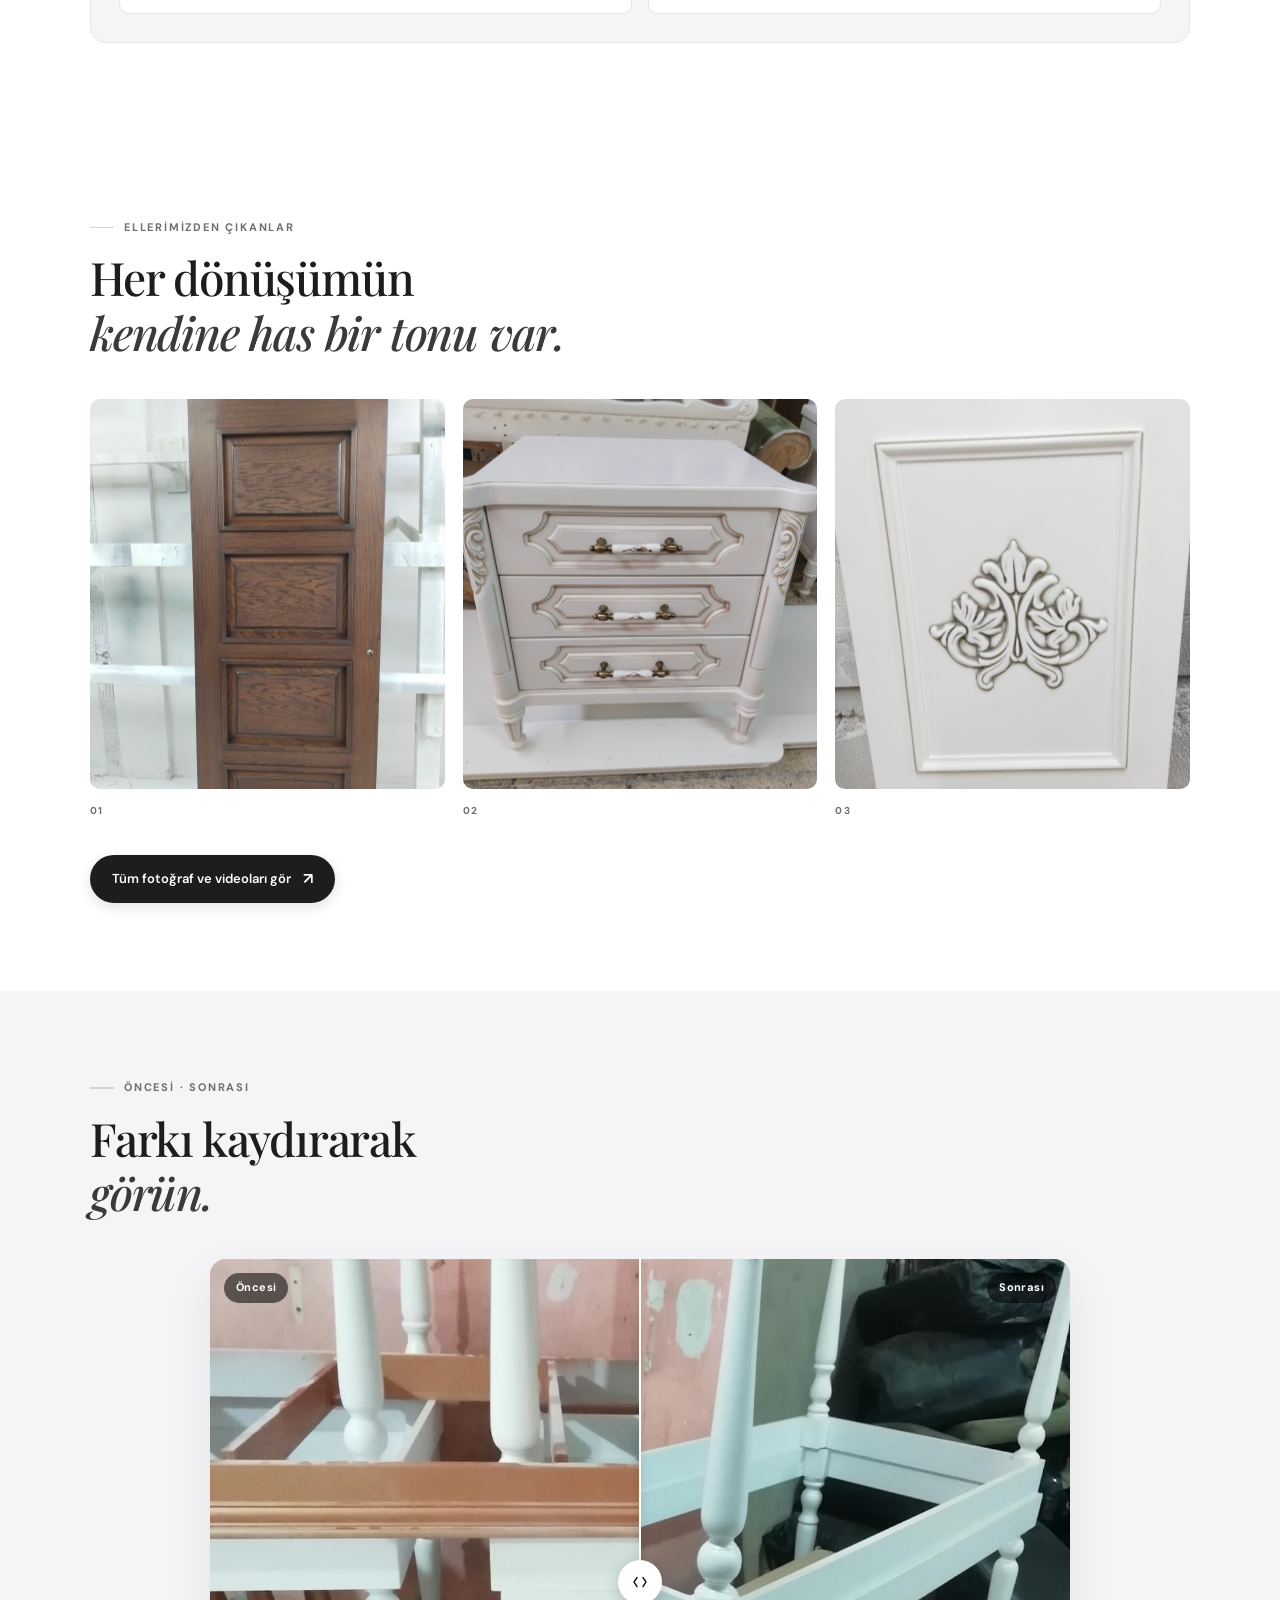
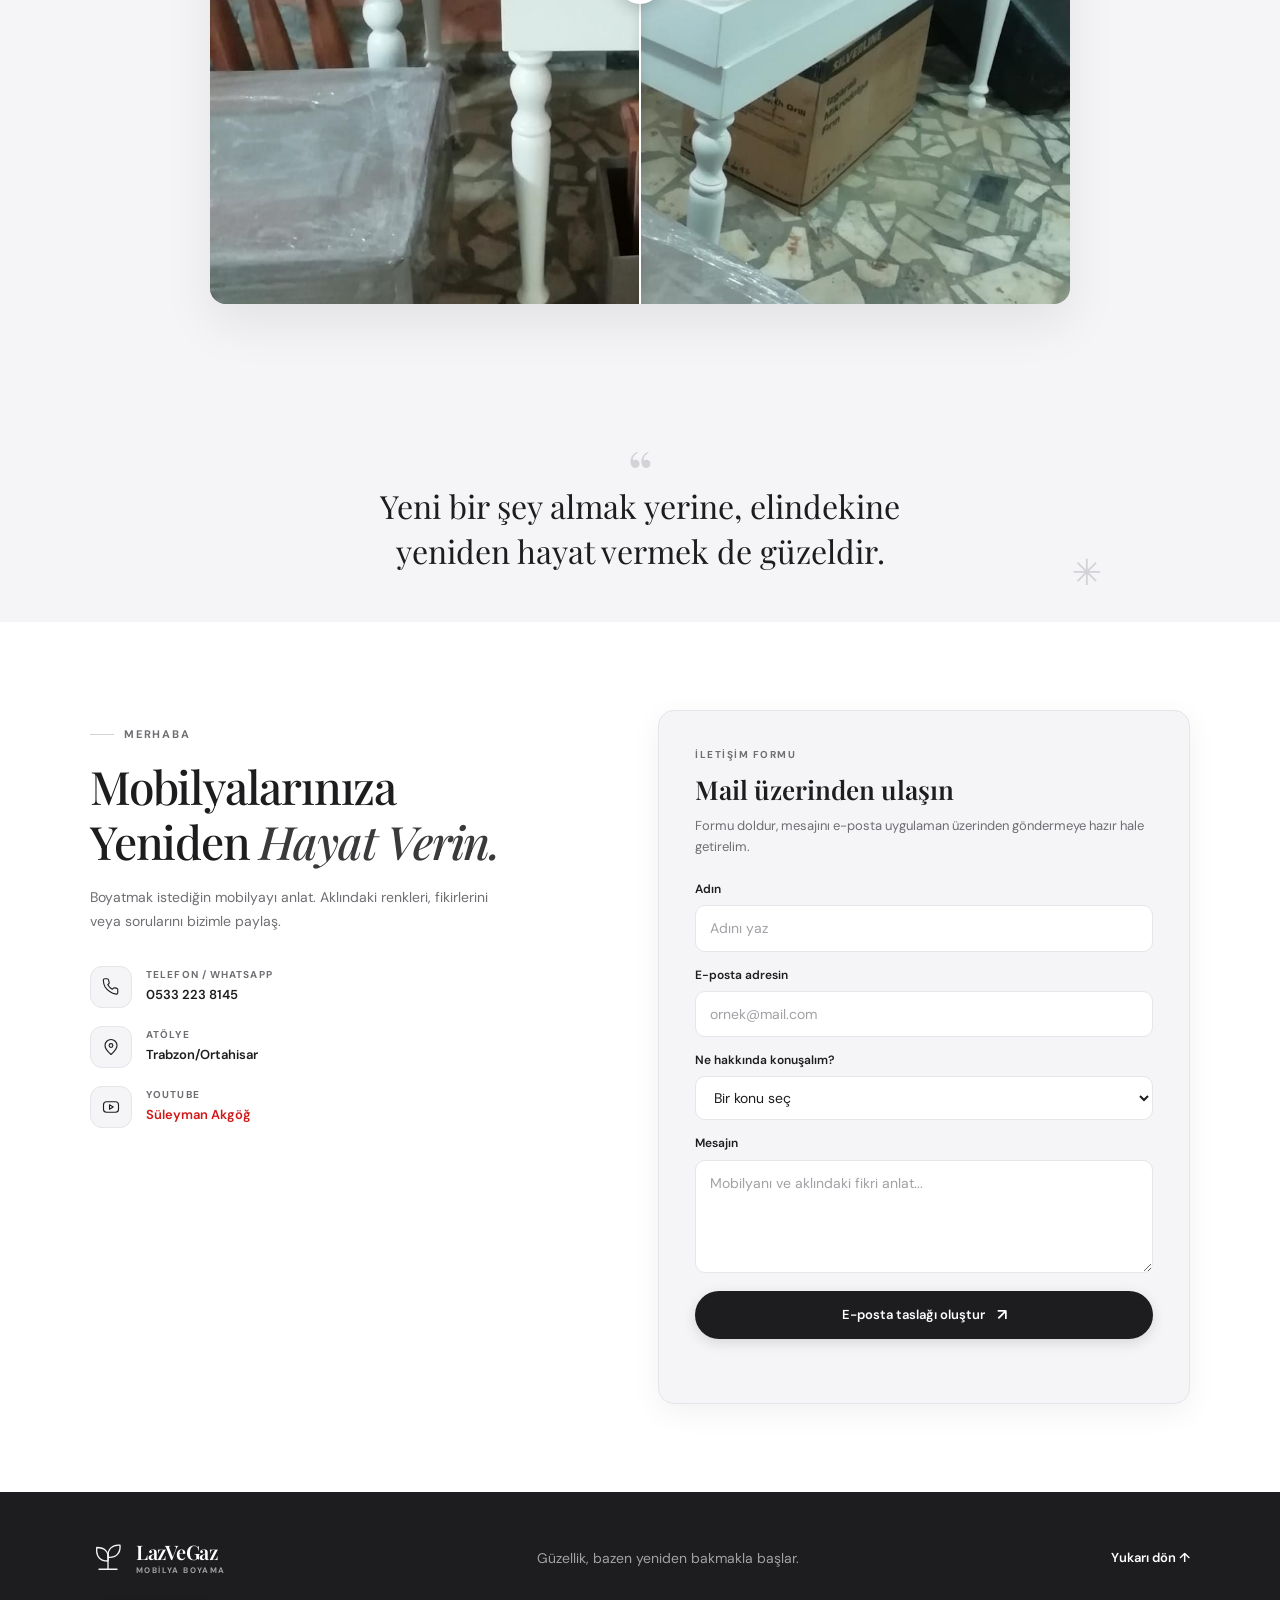
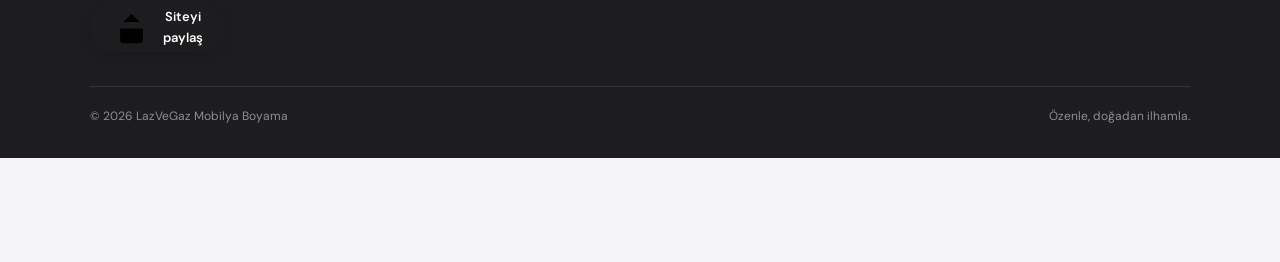
==== commit ab676220: "Update index.html" ====
--- a/index.html
+++ b/index.html
@@ -282,13 +282,20 @@
       <p>Güzellik, bazen yeniden bakmakla başlar.</p>
       <a class="back-top" href="#ana-sayfa">Yukarı dön ↑</a>
     </div>
-    <div class="container footer-install">
-      <button type="button" class="install-btn" id="install-btn" hidden>
-        <svg viewBox="0 0 24 24" aria-hidden="true"><path d="M12 3v12"/><path d="m7 10 5 5 5-5"/><path d="M5 21h14"/></svg>
-        Uygulamayı yükle
-      </button>
-      <p class="install-ios" id="install-ios" hidden>iPhone: Safari’de <strong>Paylaş</strong> simgesine, ardından <strong>Ana Ekrana Ekle</strong>’ye dokunun.</p>
-    </div>
+<div class="container footer-install">
+  <button type="button" class="install-btn" id="install-btn" hidden>
+    <svg viewBox="0 0 24 24" aria-hidden="true"><path d="M12 3v12"/><path d="m7 10 5 5 5-5"/><path d="M5 21h14"/></svg>
+    Uygulamayı yükle
+  </button>
+
+<button type="button" class="button button-primary share-btn" id="share-site-btn">
+  <svg viewBox="0 0 24 24" aria-hidden="true"><path d="M12 15V3"/><path d="m7 8 5-5 5 5"/><path d="M5 12v7a2 2 0 0 0 2 2h10a2 2 0 0 0 2-2v-7"/></svg>
+  Siteyi paylaş
+</button>
+
+  <p class="install-ios" id="install-ios" hidden>iPhone: Safari’de <strong>Paylaş</strong> simgesine, ardından <strong>Ana Ekrana Ekle</strong>’ye dokunun.</p>
+  <p class="share-status" id="share-status" role="status" aria-live="polite"></p>
+</div>
     <div class="container footer-bottom"><span>© <span id="current-year"></span> LazVeGaz Mobilya Boyama</span><span>Özenle, doğadan ilhamla.</span></div>
   </footer>
 
@@ -362,4 +369,4 @@
     </div>
   </div>
 </body>
-</html>+</html>
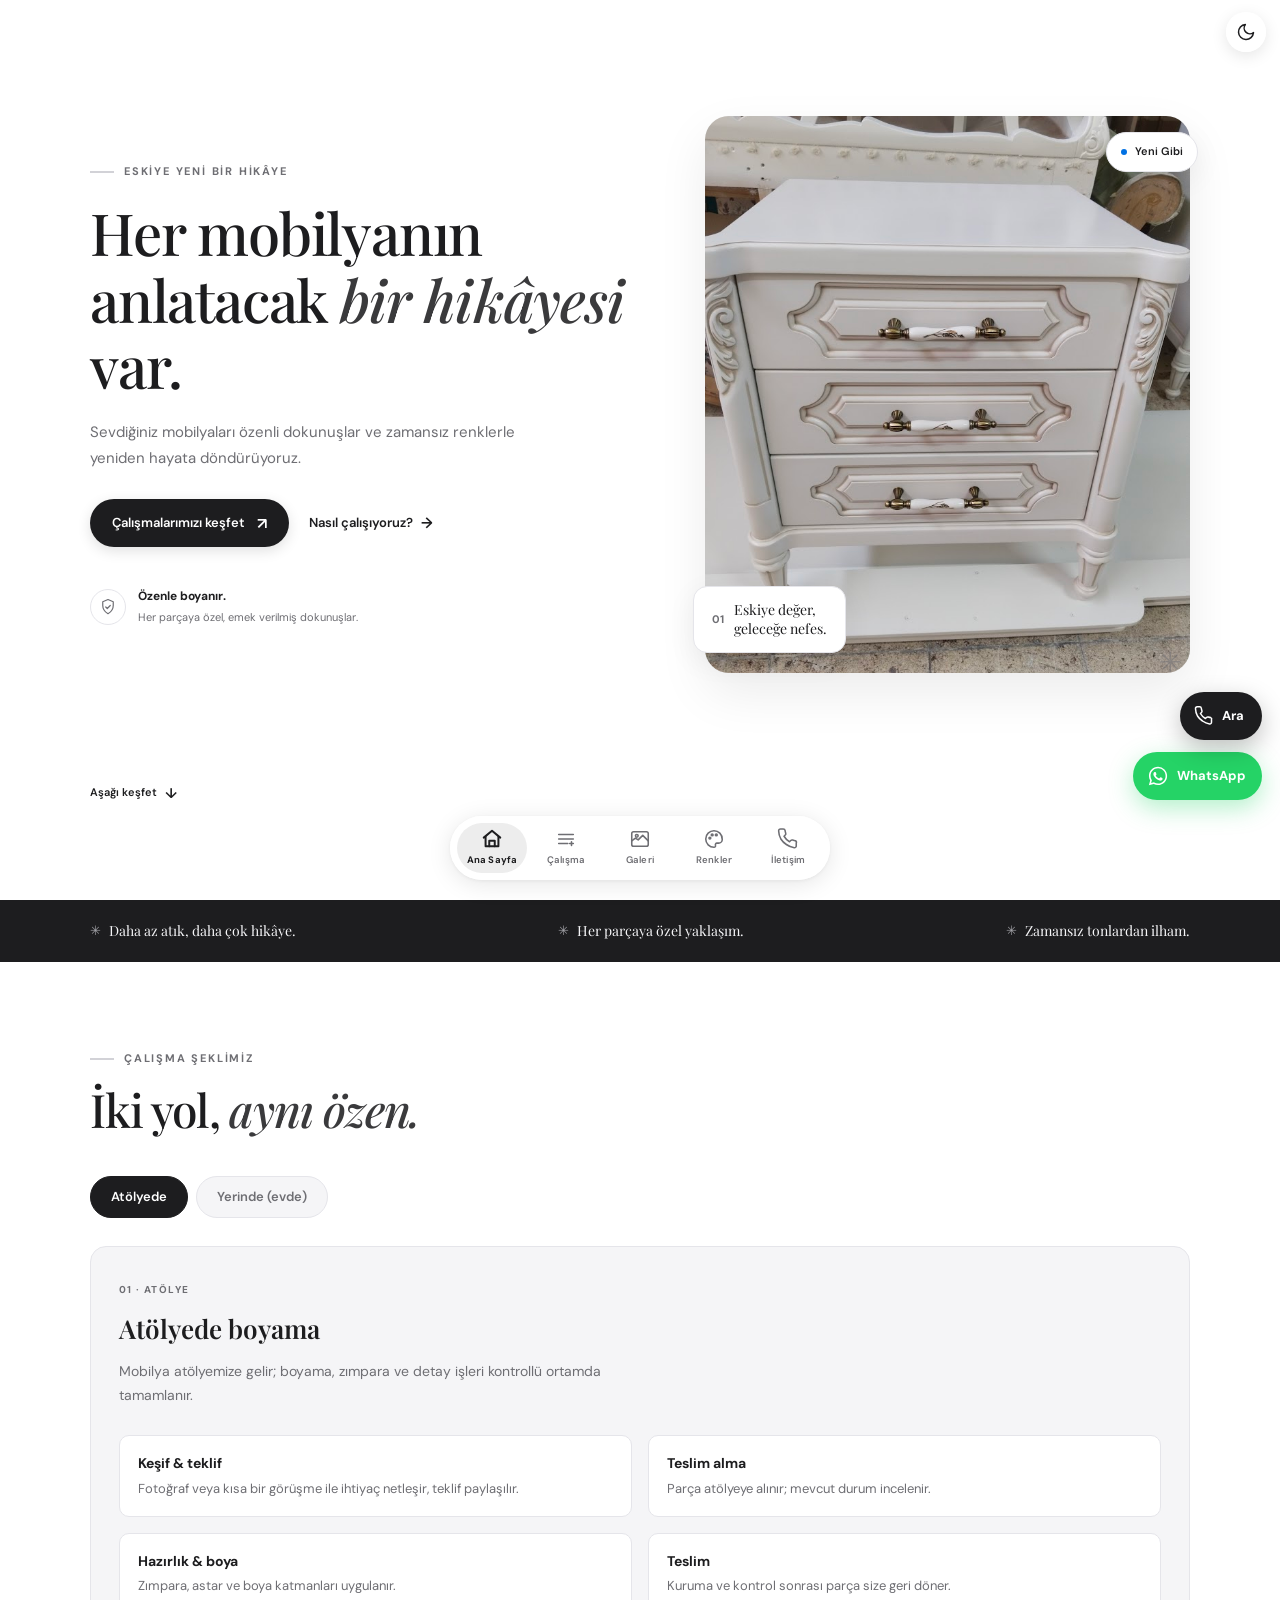
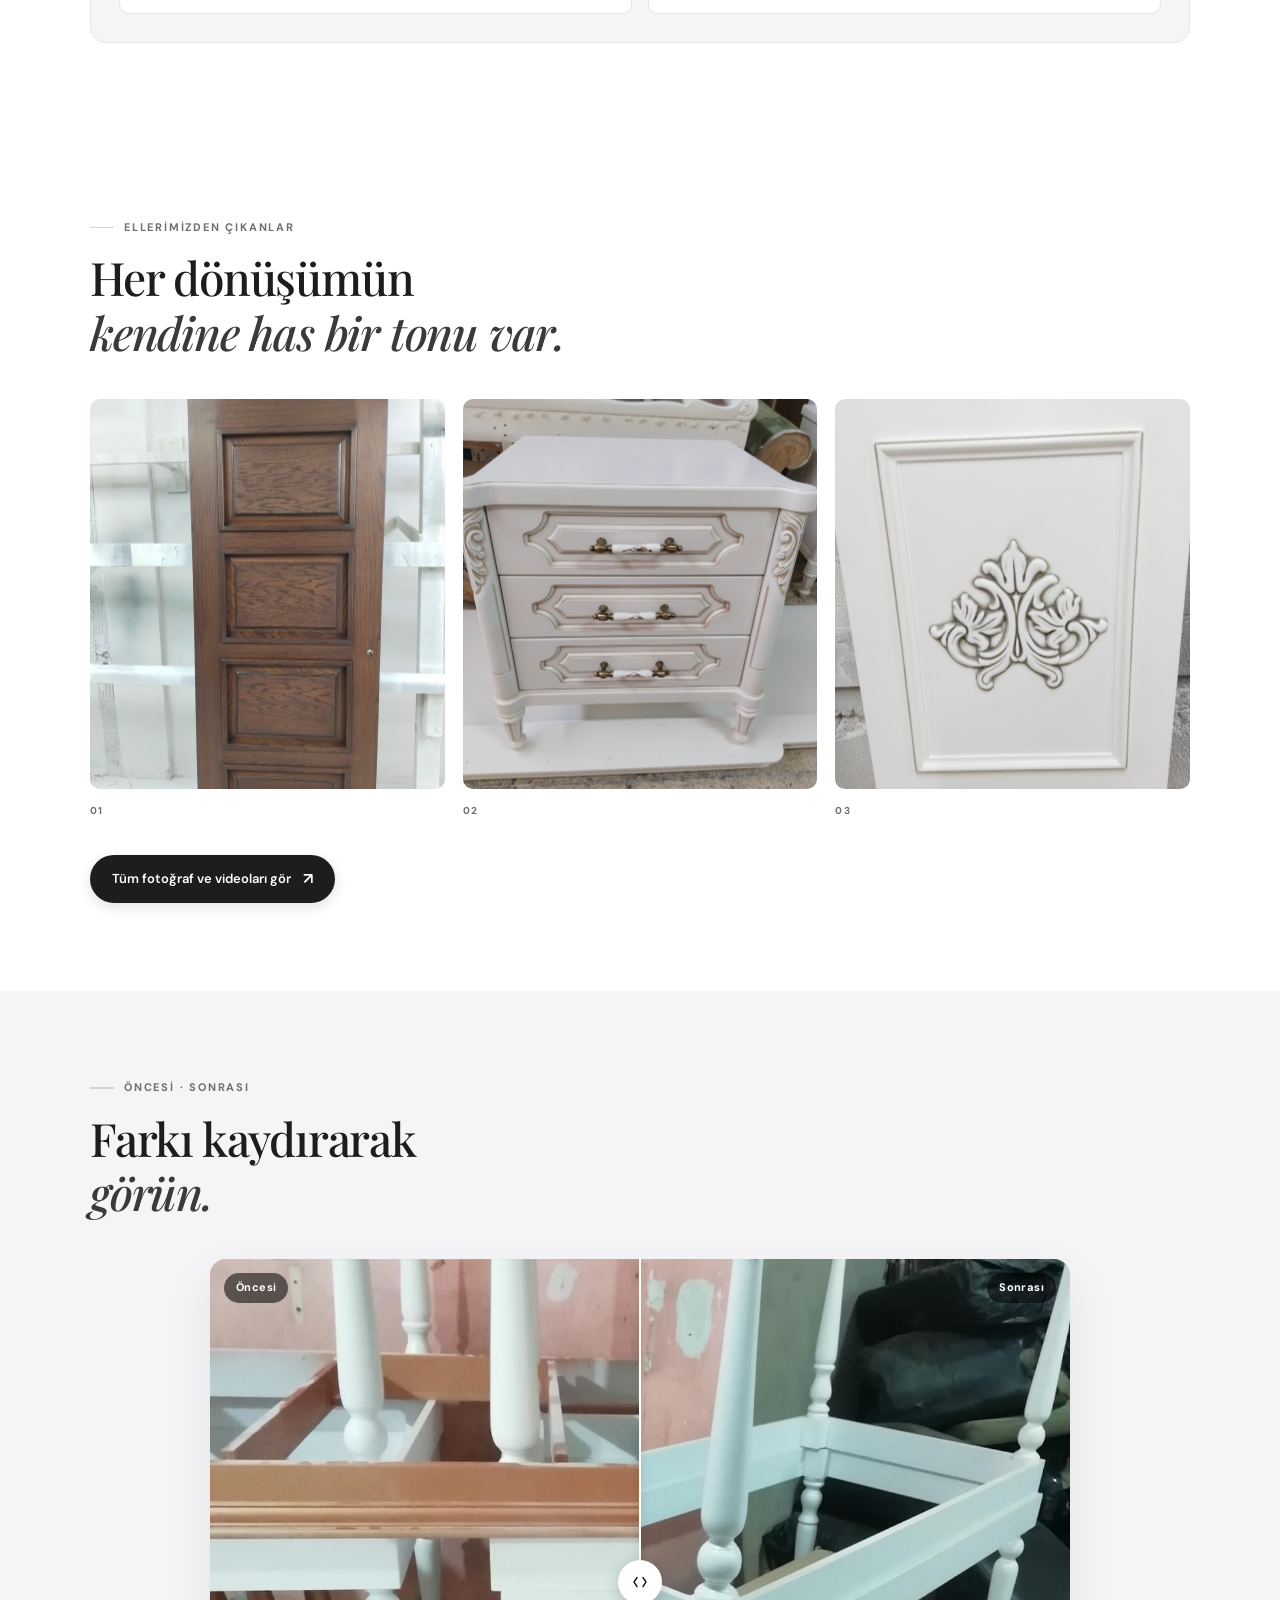
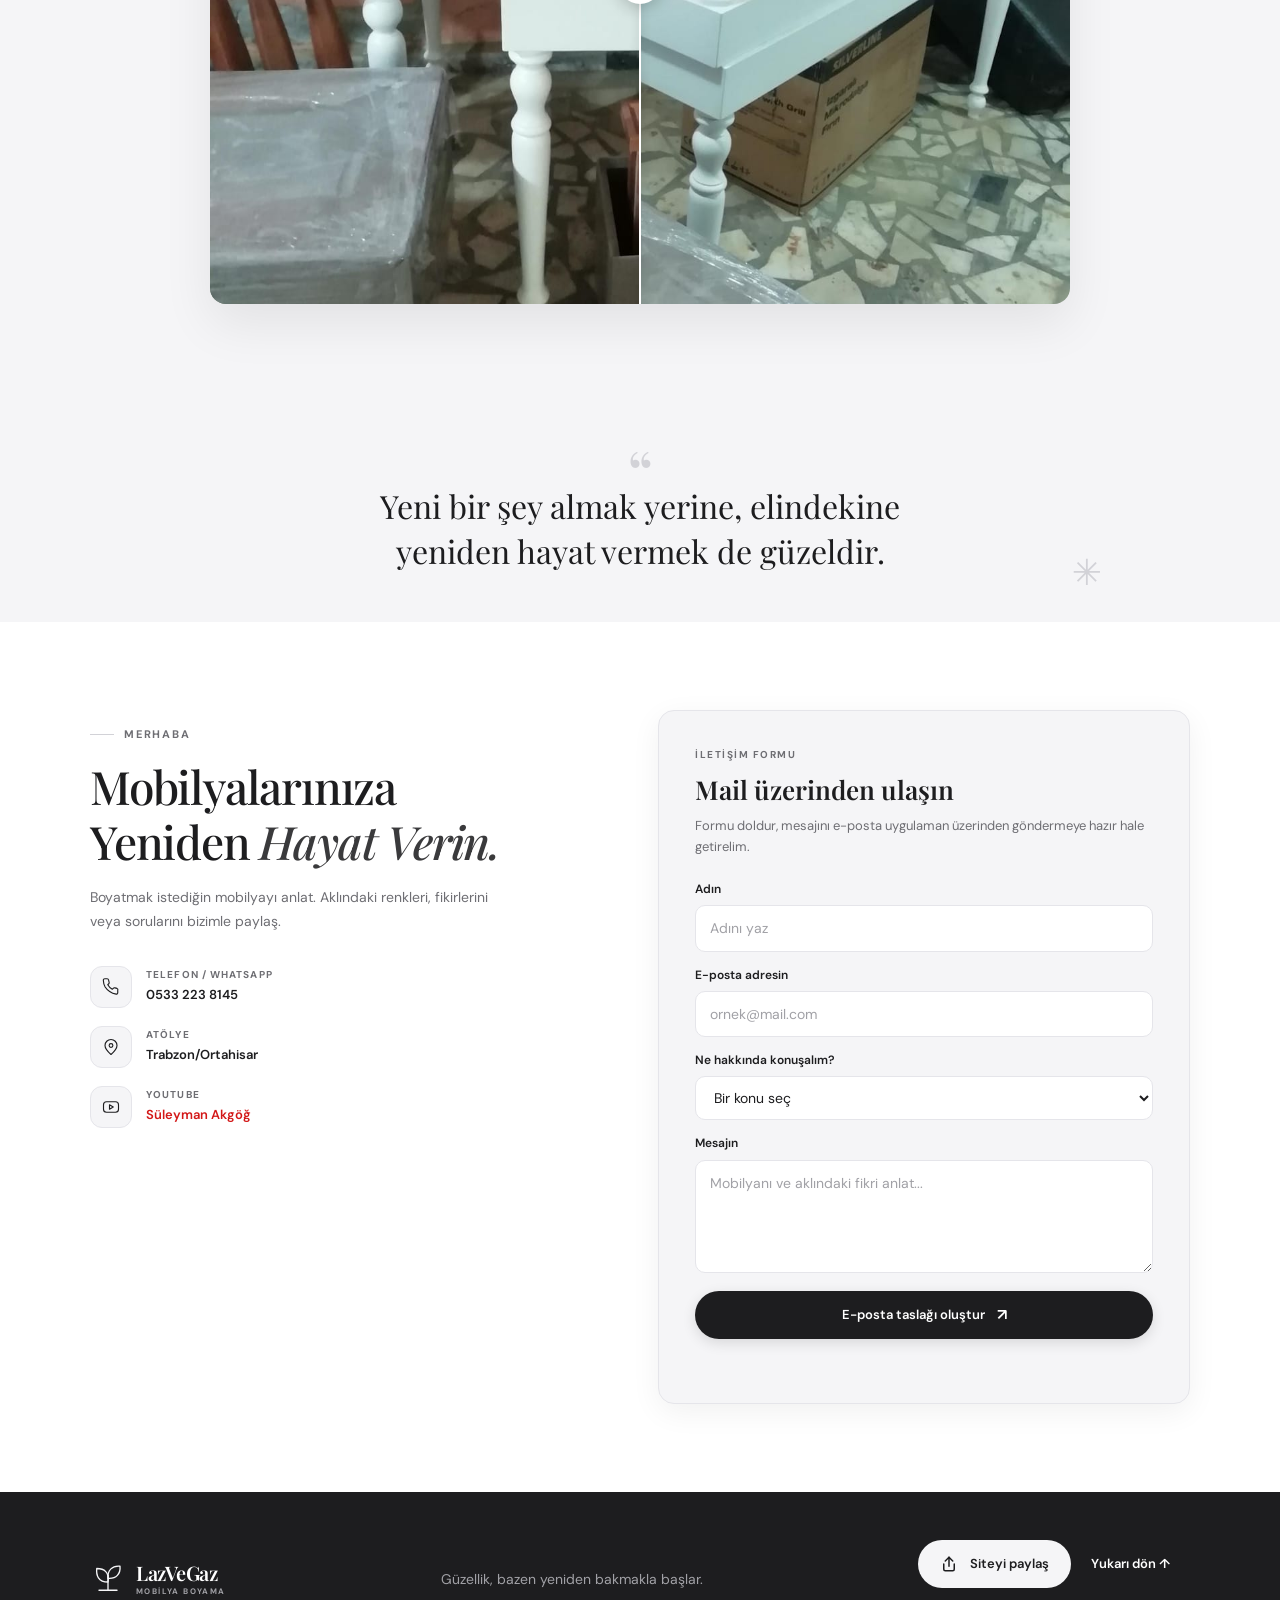
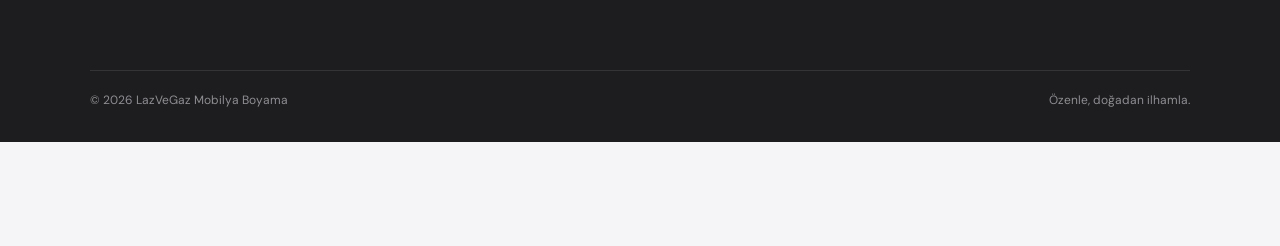
==== commit ea14dcc1: "Update index.html" ====
--- a/index.html
+++ b/index.html
@@ -280,22 +280,23 @@
         <span class="brand-copy"><strong>LazVeGaz</strong><small>MOBİLYA BOYAMA</small></span>
       </a>
       <p>Güzellik, bazen yeniden bakmakla başlar.</p>
-      <a class="back-top" href="#ana-sayfa">Yukarı dön ↑</a>
-    </div>
-<div class="container footer-install">
-  <button type="button" class="install-btn" id="install-btn" hidden>
-    <svg viewBox="0 0 24 24" aria-hidden="true"><path d="M12 3v12"/><path d="m7 10 5 5 5-5"/><path d="M5 21h14"/></svg>
-    Uygulamayı yükle
-  </button>
-
-<button type="button" class="button button-primary share-btn" id="share-site-btn">
-  <svg viewBox="0 0 24 24" aria-hidden="true"><path d="M12 15V3"/><path d="m7 8 5-5 5 5"/><path d="M5 12v7a2 2 0 0 0 2 2h10a2 2 0 0 0 2-2v-7"/></svg>
-  Siteyi paylaş
-</button>
-
-  <p class="install-ios" id="install-ios" hidden>iPhone: Safari’de <strong>Paylaş</strong> simgesine, ardından <strong>Ana Ekrana Ekle</strong>’ye dokunun.</p>
-  <p class="share-status" id="share-status" role="status" aria-live="polite"></p>
-</div>
+
+      <div class="footer-actions">
+        <button type="button" class="button button-primary share-btn" id="share-site-btn">
+          <svg viewBox="0 0 24 24" aria-hidden="true"><path d="M12 15V3"/><path d="m7 8 5-5 5 5"/><path d="M5 12v7a2 2 0 0 0 2 2h10a2 2 0 0 0 2-2v-7"/></svg>
+          Siteyi paylaş
+        </button>
+        <a class="back-top" href="#ana-sayfa">Yukarı dön ↑</a>
+        <p class="share-status" id="share-status" role="status" aria-live="polite"></p>
+      </div>  
+    </div>
+    <div class="container footer-install">
+      <button type="button" class="install-btn" id="install-btn" hidden>
+        <svg viewBox="0 0 24 24" aria-hidden="true"><path d="M12 3v12"/><path d="m7 10 5 5 5-5"/><path d="M5 21h14"/></svg>
+        Uygulamayı yükle
+      </button>
+      <p class="install-ios" id="install-ios" hidden>iPhone: Safari’de <strong>Paylaş</strong> simgesine, ardından <strong>Ana Ekrana Ekle</strong>’ye dokunun.</p>
+    </div>
     <div class="container footer-bottom"><span>© <span id="current-year"></span> LazVeGaz Mobilya Boyama</span><span>Özenle, doğadan ilhamla.</span></div>
   </footer>
 
--- a/style.css
+++ b/style.css
@@ -2024,4 +2024,36 @@
 :root[data-theme="dark"] .site-header .nav-link.active,
 :root[data-theme="dark"] .site-header .nav-link[aria-current="page"] {
   background: #3a3a3c;
-}+}
+
+.footer-actions {
+  display: flex;
+  flex-wrap: wrap;
+  align-items: center;
+  gap: 12px 20px;
+}
+.site-footer .share-btn {
+  background: #f5f5f7;
+  color: var(--ink);
+  box-shadow: none;
+}
+.site-footer .share-btn:hover {
+  background: #fff;
+  transform: translateY(-1px);
+}
+.share-btn svg {
+  width: 18px;
+  height: 18px;
+  fill: none;
+  stroke: currentColor;
+  stroke-width: 2;
+  stroke-linecap: round;
+  stroke-linejoin: round;
+}
+.share-status {
+  flex-basis: 100%;
+  min-height: 18px;
+  max-width: none !important;
+  color: #a1a1a6;
+  font-size: 12px;
+}
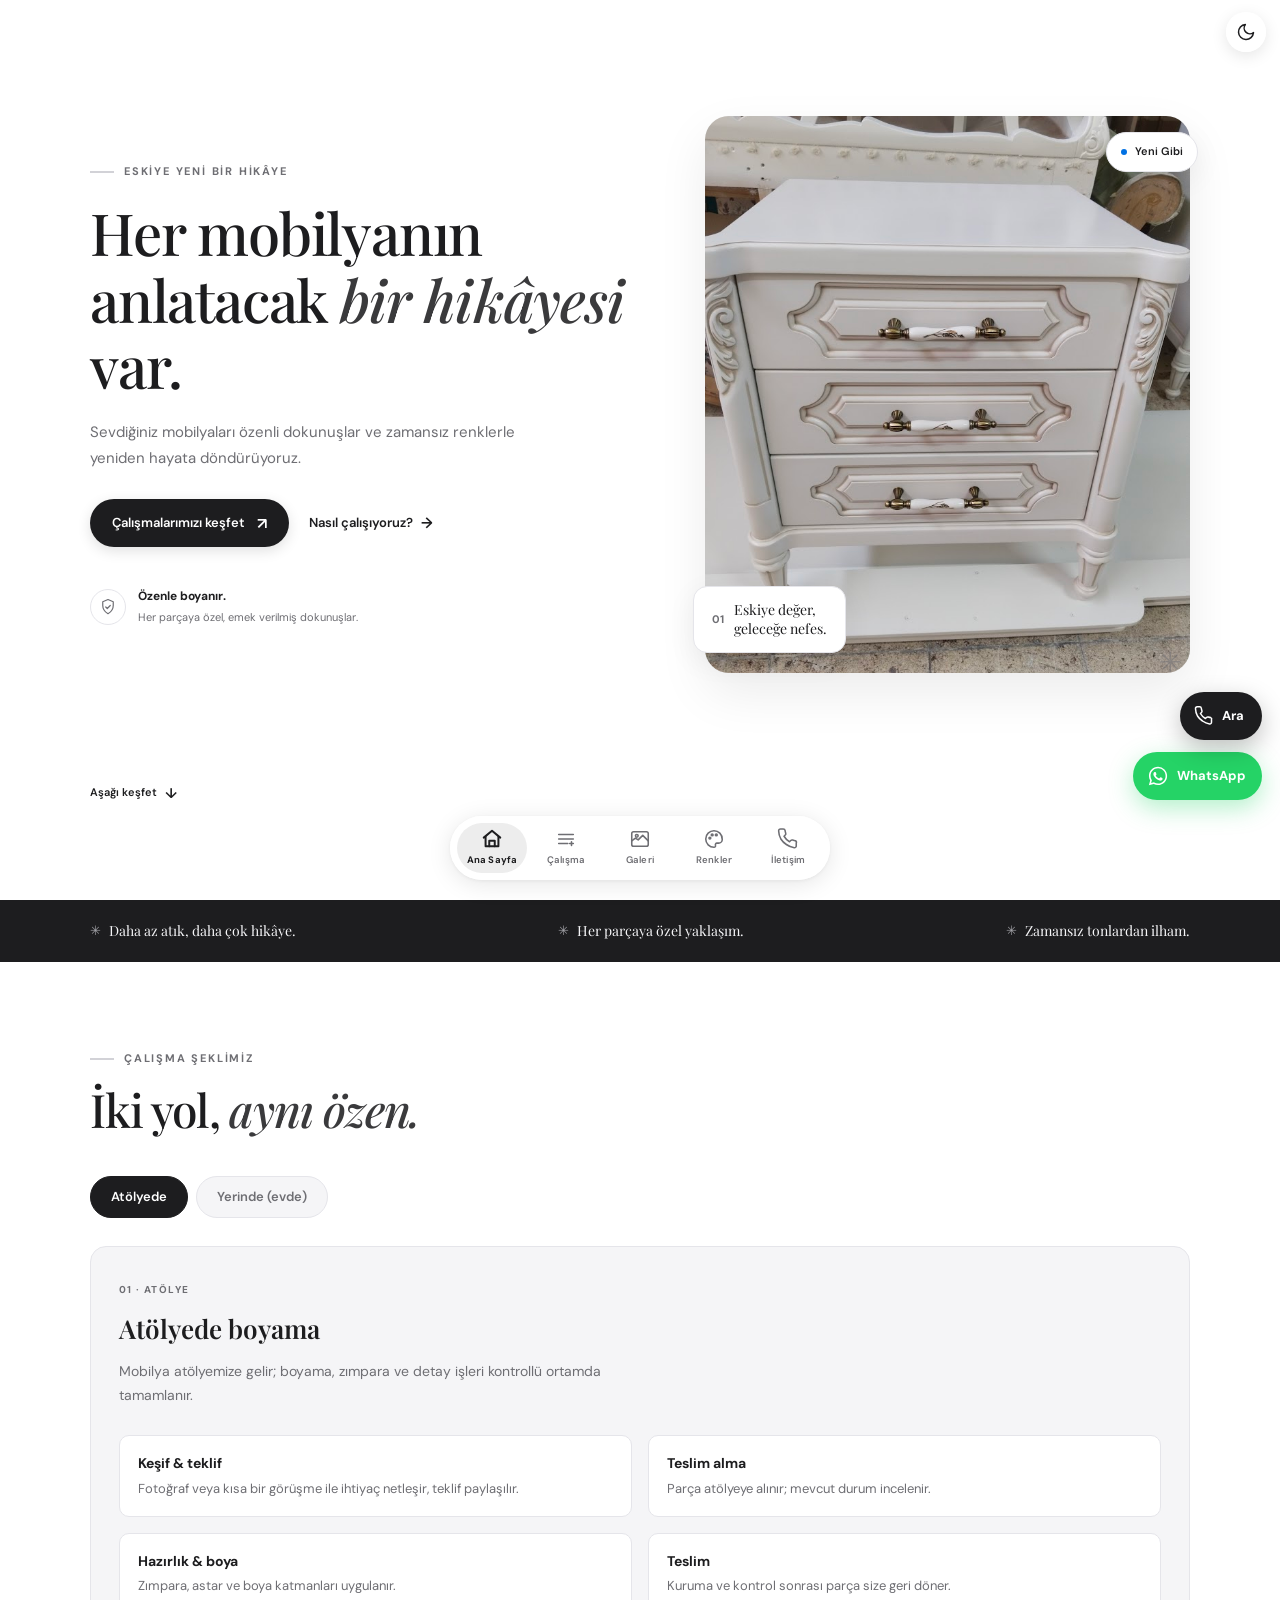
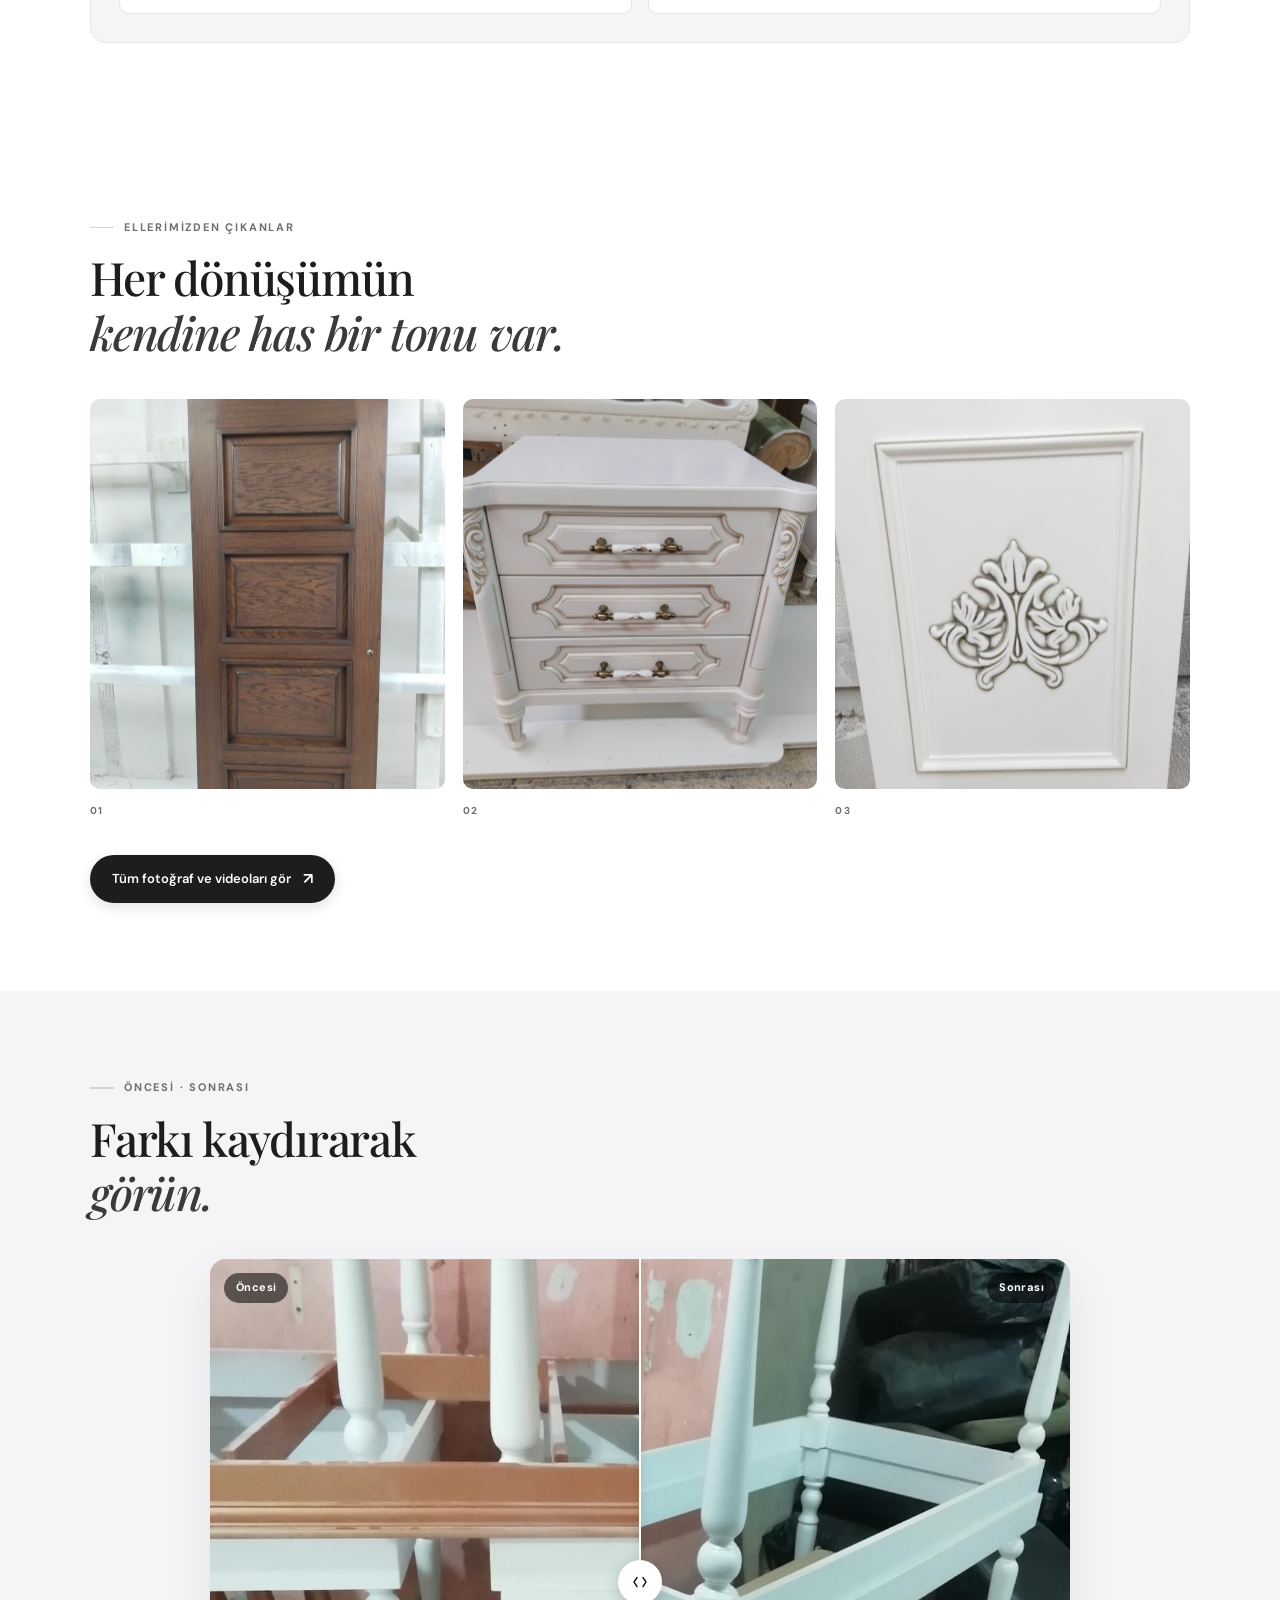
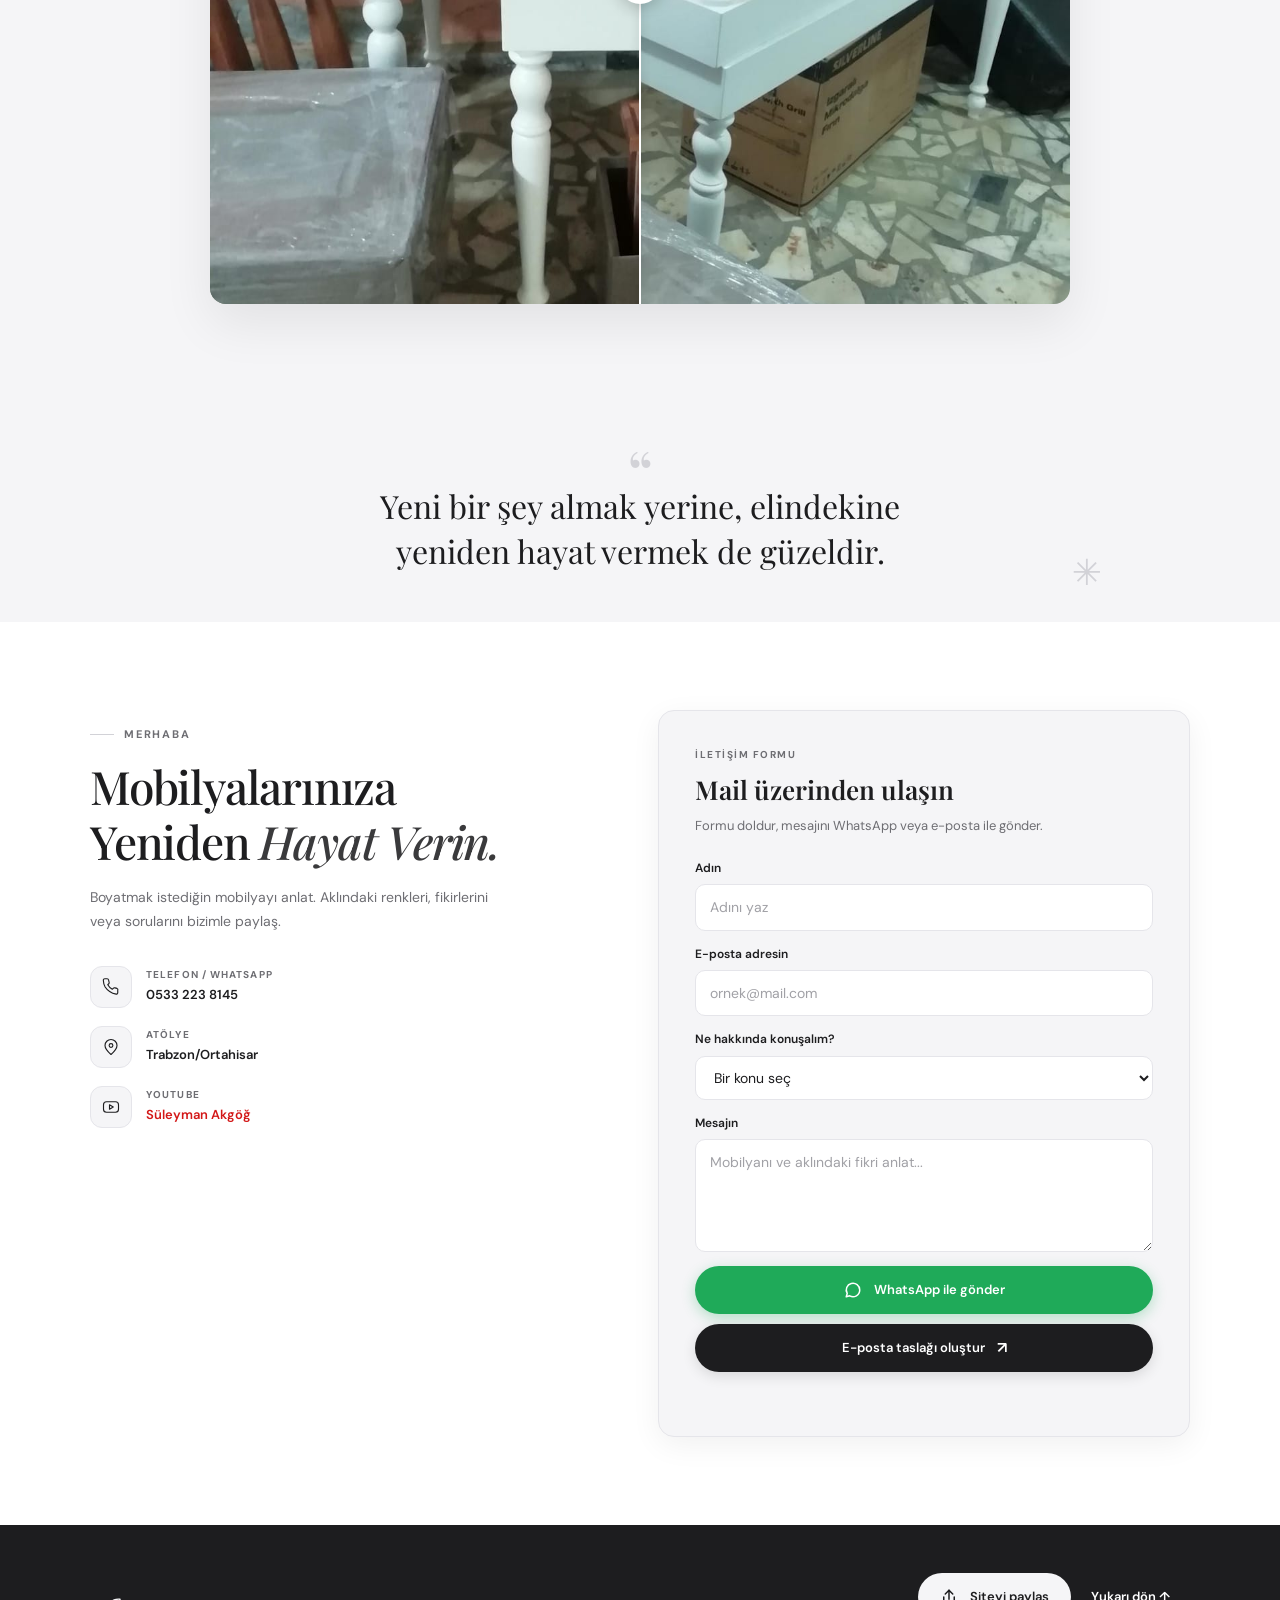
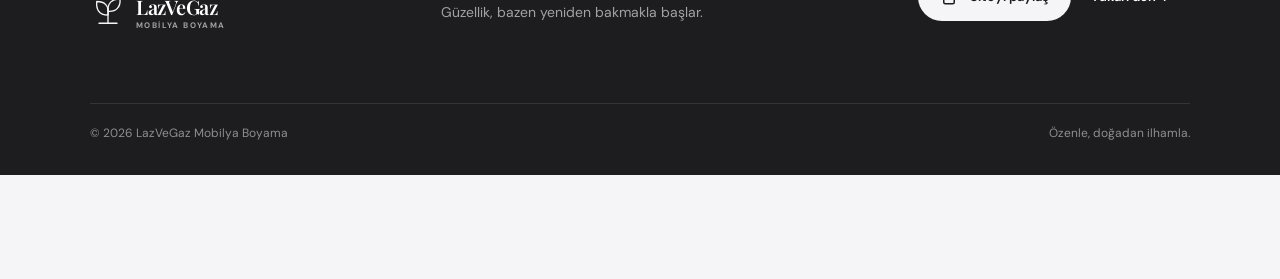
==== commit 4c17561e: "Add files via upload" ====
--- a/index.html
+++ b/index.html
@@ -244,7 +244,7 @@
         <form class="contact-form" id="contact-form">
           <p class="form-kicker">İLETİŞİM FORMU</p>
           <h3>Mail üzerinden ulaşın</h3>
-          <p class="form-description">Formu doldur, mesajını e-posta uygulaman üzerinden göndermeye hazır hale getirelim.</p>
+          <p class="form-description">Formu doldur, mesajını WhatsApp veya e-posta ile gönder.</p>
           <div class="form-row">
             <label for="name">Adın</label>
             <input id="name" name="name" type="text" placeholder="Adını yaz" autocomplete="name" required>
@@ -266,8 +266,13 @@
             <label for="message">Mesajın</label>
             <textarea id="message" name="message" rows="4" placeholder="Mobilyanı ve aklındaki fikri anlat..." required></textarea>
           </div>
-          <button class="button button-primary form-submit" type="submit">E-posta taslağı oluştur <span aria-hidden="true">↗</span></button>
-          <p class="form-status" id="form-status" role="status" aria-live="polite"></p>
+<div class="form-actions">
+  <button class="button button-whatsapp" type="button" id="wa-submit">
+    <svg viewBox="0 0 24 24" aria-hidden="true"><path d="M21 12a9 9 0 0 1-13.4 7.8L3 21l1.3-4.4A9 9 0 1 1 21 12Z"/></svg>
+    WhatsApp ile gönder
+  </button>
+  <button class="button button-primary form-submit" type="submit">E-posta taslağı oluştur <span aria-hidden="true">↗</span></button>
+</div>          <p class="form-status" id="form-status" role="status" aria-live="polite"></p>
         </form>
       </div>
     </section>
@@ -370,4 +375,4 @@
     </div>
   </div>
 </body>
-</html>
+</html>
--- a/style.css
+++ b/style.css
@@ -2057,3 +2057,136 @@
   color: #a1a1a6;
   font-size: 12px;
 }
+
+/* ─── Güncelleme bildirimi ─── */
+.update-banner {
+  position: fixed;
+  z-index: 1200;
+  left: 50%;
+  bottom: calc(var(--nav-h) + var(--nav-float) + 84px + env(safe-area-inset-bottom, 0px));
+  transform: translateX(-50%);
+  width: min(360px, calc(100% - 28px));
+  display: flex;
+  align-items: center;
+  gap: 10px;
+  padding: 10px 10px 10px 18px;
+  border: 1px solid rgba(255, 255, 255, .14);
+  border-radius: 980px;
+  background: #1d1d1f;
+  color: #f5f5f7;
+  font-size: 13px;
+  font-weight: 600;
+  box-shadow: 0 8px 30px rgba(0, 0, 0, .25);
+  animation: update-in .3s ease;
+}
+.update-banner span { flex: 1; }
+.update-reload {
+  min-height: 36px;
+  padding: 0 16px;
+  border: 0;
+  border-radius: 980px;
+  background: #f5f5f7;
+  color: #1d1d1f;
+  font-weight: 700;
+  cursor: pointer;
+}
+.update-reload:disabled { opacity: .6; }
+.update-dismiss {
+  width: 32px;
+  height: 32px;
+  border: 0;
+  border-radius: 50%;
+  background: transparent;
+  color: #a1a1a6;
+  font-size: 20px;
+  line-height: 1;
+  cursor: pointer;
+}
+@keyframes update-in {
+  from { opacity: 0; transform: translate(-50%, 8px); }
+  to   { opacity: 1; transform: translate(-50%, 0); }
+}
+
+/* ─── Form: WhatsApp + e-posta butonları ─── */
+.form-actions {
+  display: grid;
+  gap: 10px;
+  margin-top: 4px;
+}
+.form-actions .button { width: 100%; margin: 0; }
+.button svg {
+  width: 18px;
+  height: 18px;
+  flex-shrink: 0;
+  fill: none;
+  stroke: currentColor;
+  stroke-width: 2;
+  stroke-linecap: round;
+  stroke-linejoin: round;
+}
+.button-whatsapp {
+  background: #1faa59;
+  color: #fff;
+  box-shadow: 0 4px 14px rgba(31, 170, 89, .3);
+}
+.button-whatsapp:hover {
+  background: #189a4f;
+  transform: translateY(-1px);
+}
+
+/* ─── Renk önizleme: mobilya silueti ─── */
+.color-preview[hidden] { display: none; }
+.color-preview {
+  --paint: #d2d2d7;
+  position: sticky;
+  top: max(12px, env(safe-area-inset-top, 0px));
+  z-index: 20;
+  margin: 0 0 20px;
+  padding: 12px 16px;
+  gap: 16px;
+  box-shadow: var(--shadow);
+}
+.preview-visual {
+  display: grid;
+  gap: 8px;
+  justify-items: center;
+  flex-shrink: 0;
+}
+.preview-furniture {
+  display: block;
+  width: 104px;
+  height: 104px;
+}
+.preview-furniture .shape * {
+  fill: var(--paint);
+  stroke: rgba(0, 0, 0, .3);
+  stroke-width: 1.5;
+  stroke-linejoin: round;
+  transition: fill .25s ease;
+}
+.preview-furniture .shape .line { fill: none; }
+.preview-furniture .shape .knob {
+  fill: rgba(255, 255, 255, .8);
+  stroke: rgba(0, 0, 0, .35);
+}
+.preview-furniture .ground { fill: rgba(0, 0, 0, .12); stroke: none; }
+.preview-furniture[data-shape="komodin"] .shape-dolap,
+.preview-furniture[data-shape="dolap"] .shape-komodin { display: none; }
+
+.preview-shapes { display: flex; gap: 4px; }
+.preview-shape-btn {
+  min-height: 28px;
+  padding: 0 10px;
+  border: 1px solid var(--line);
+  border-radius: 980px;
+  background: var(--bg);
+  color: var(--muted);
+  font-size: 11px;
+  font-weight: 600;
+  cursor: pointer;
+}
+.preview-shape-btn.is-active {
+  background: var(--ink);
+  border-color: var(--ink);
+  color: #fff;
+}
